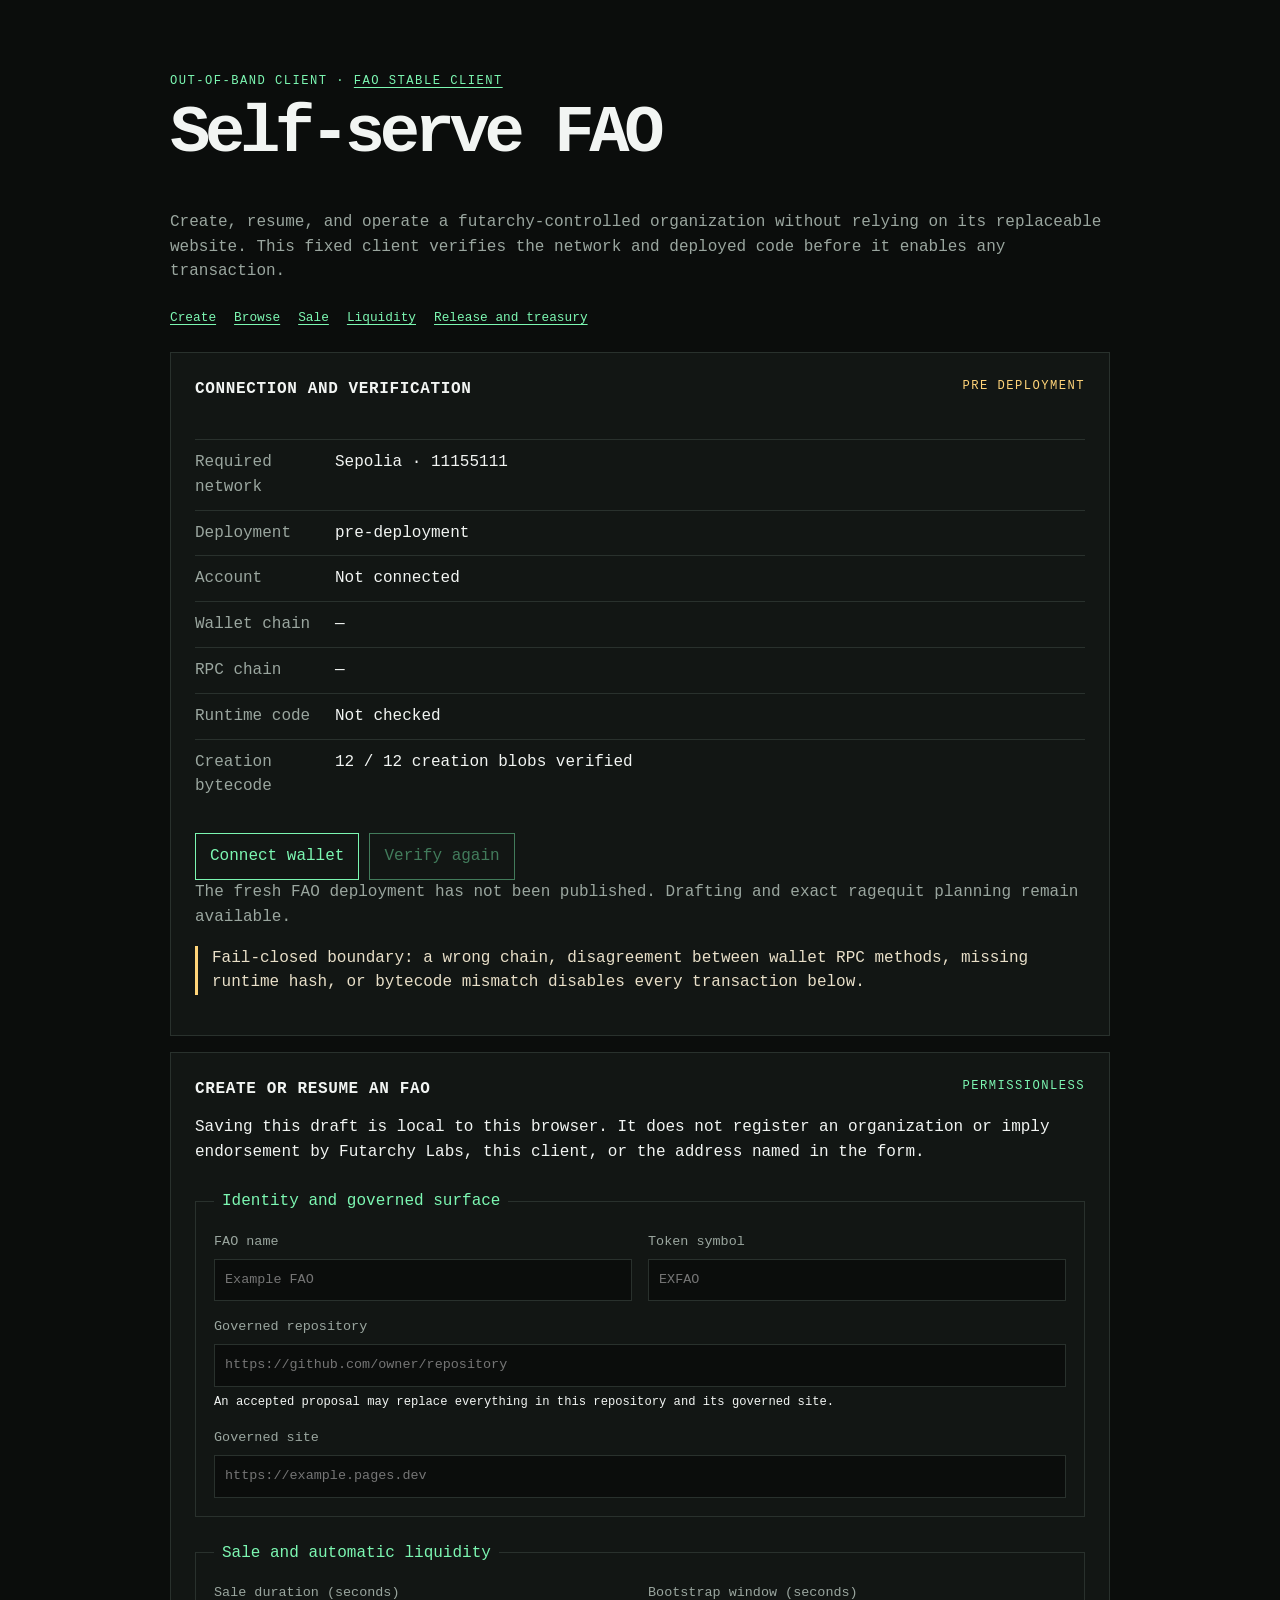
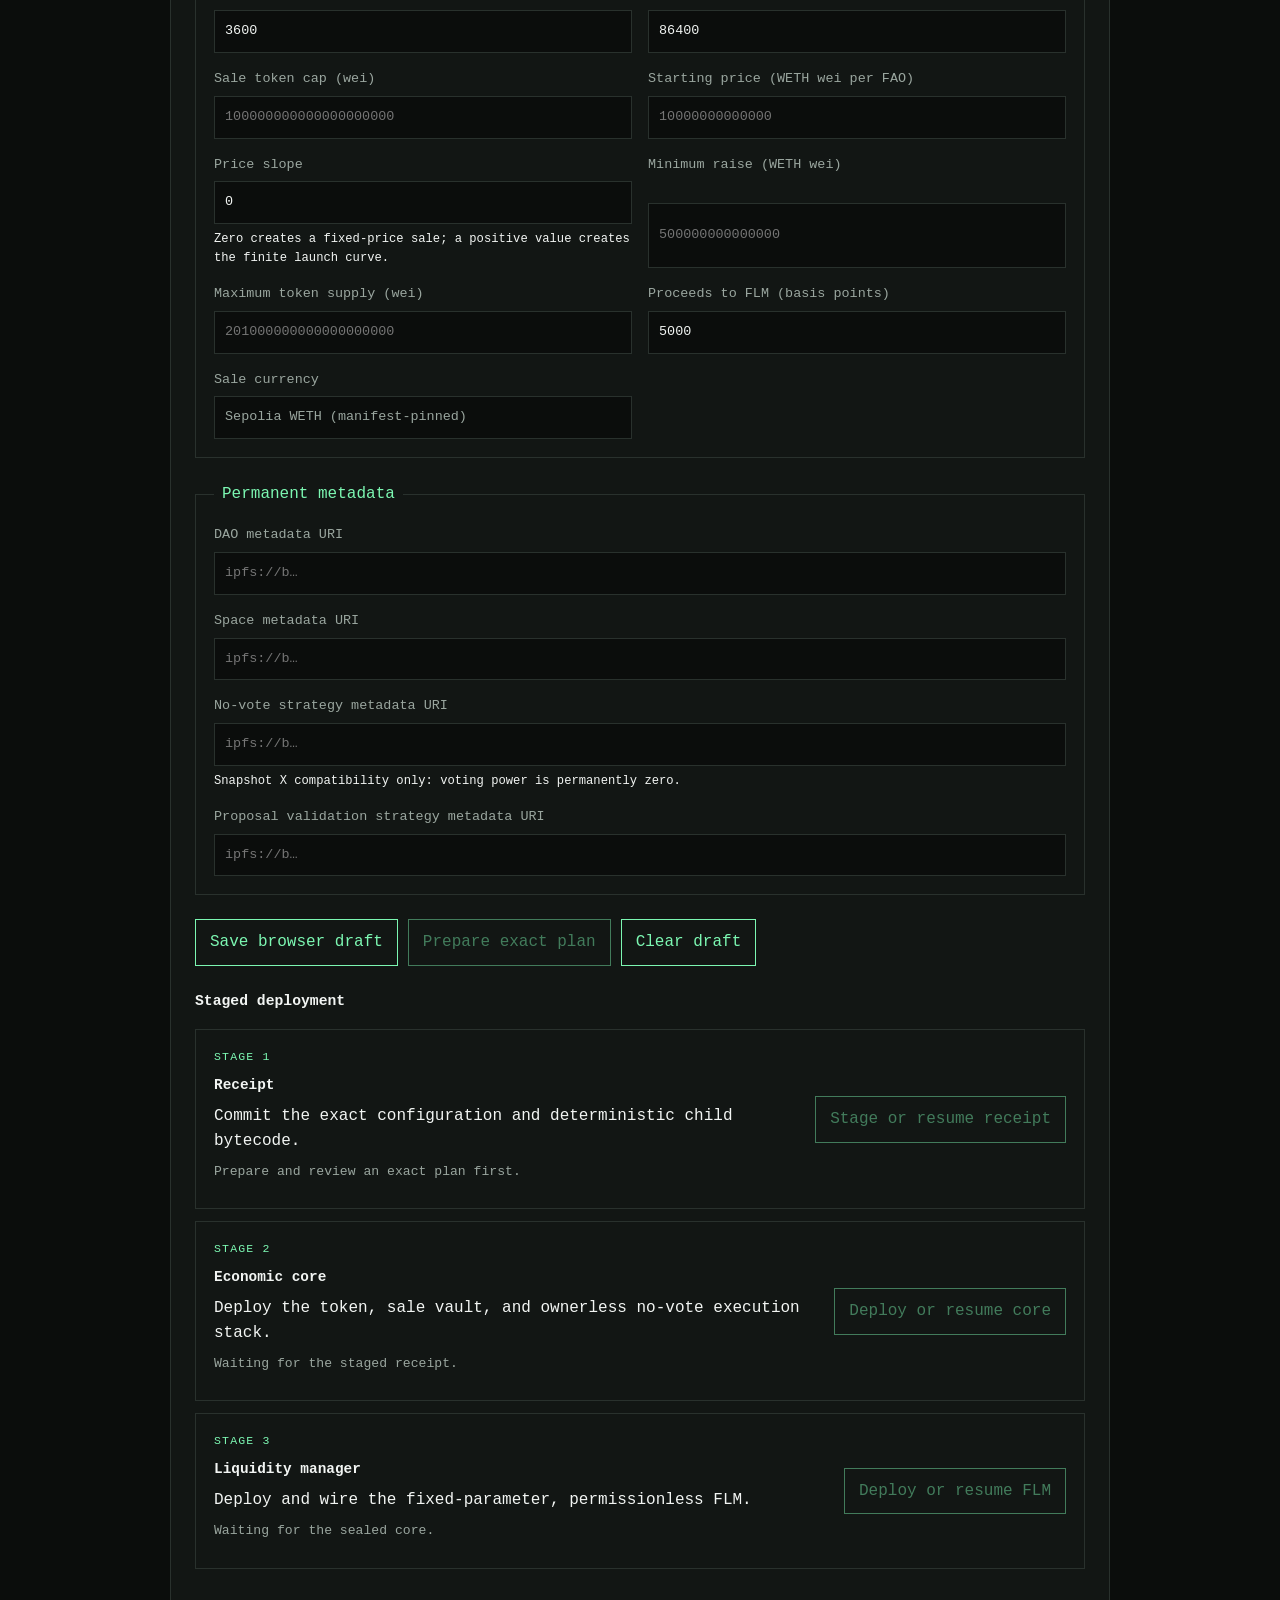
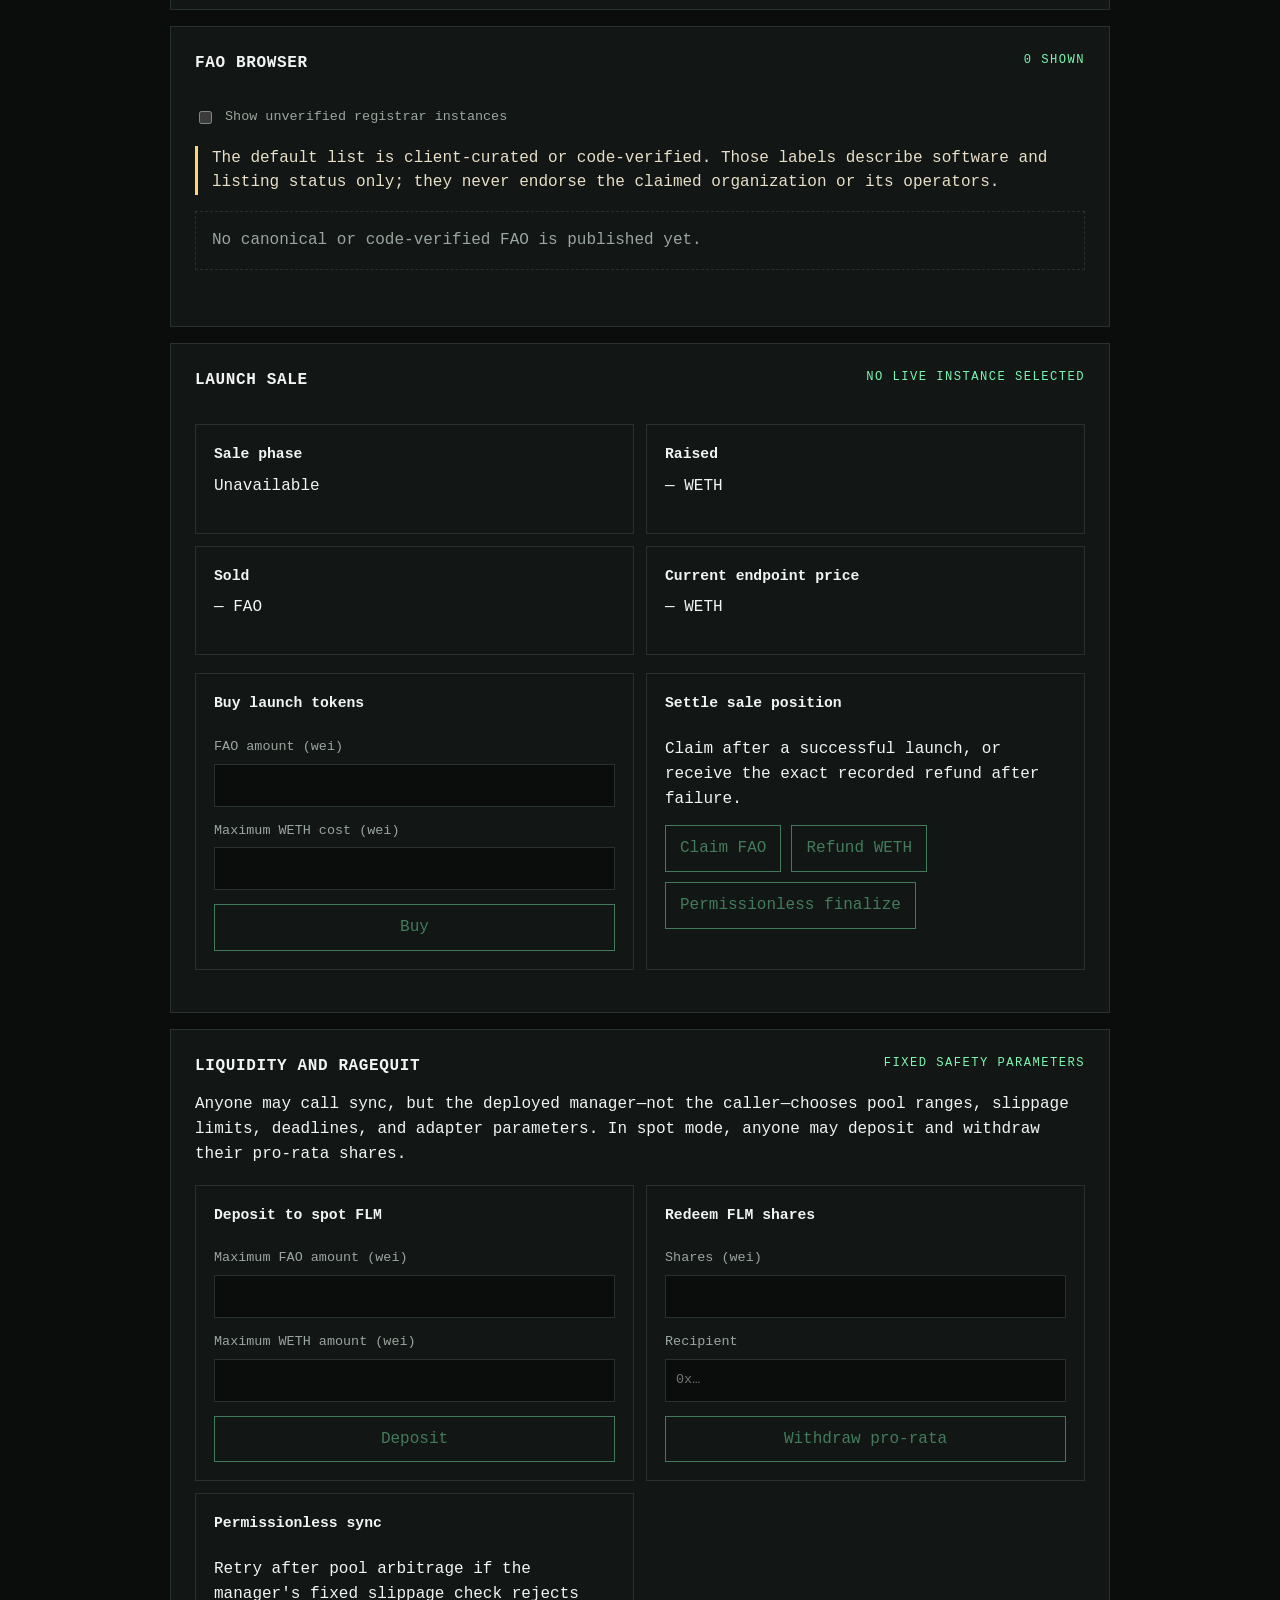
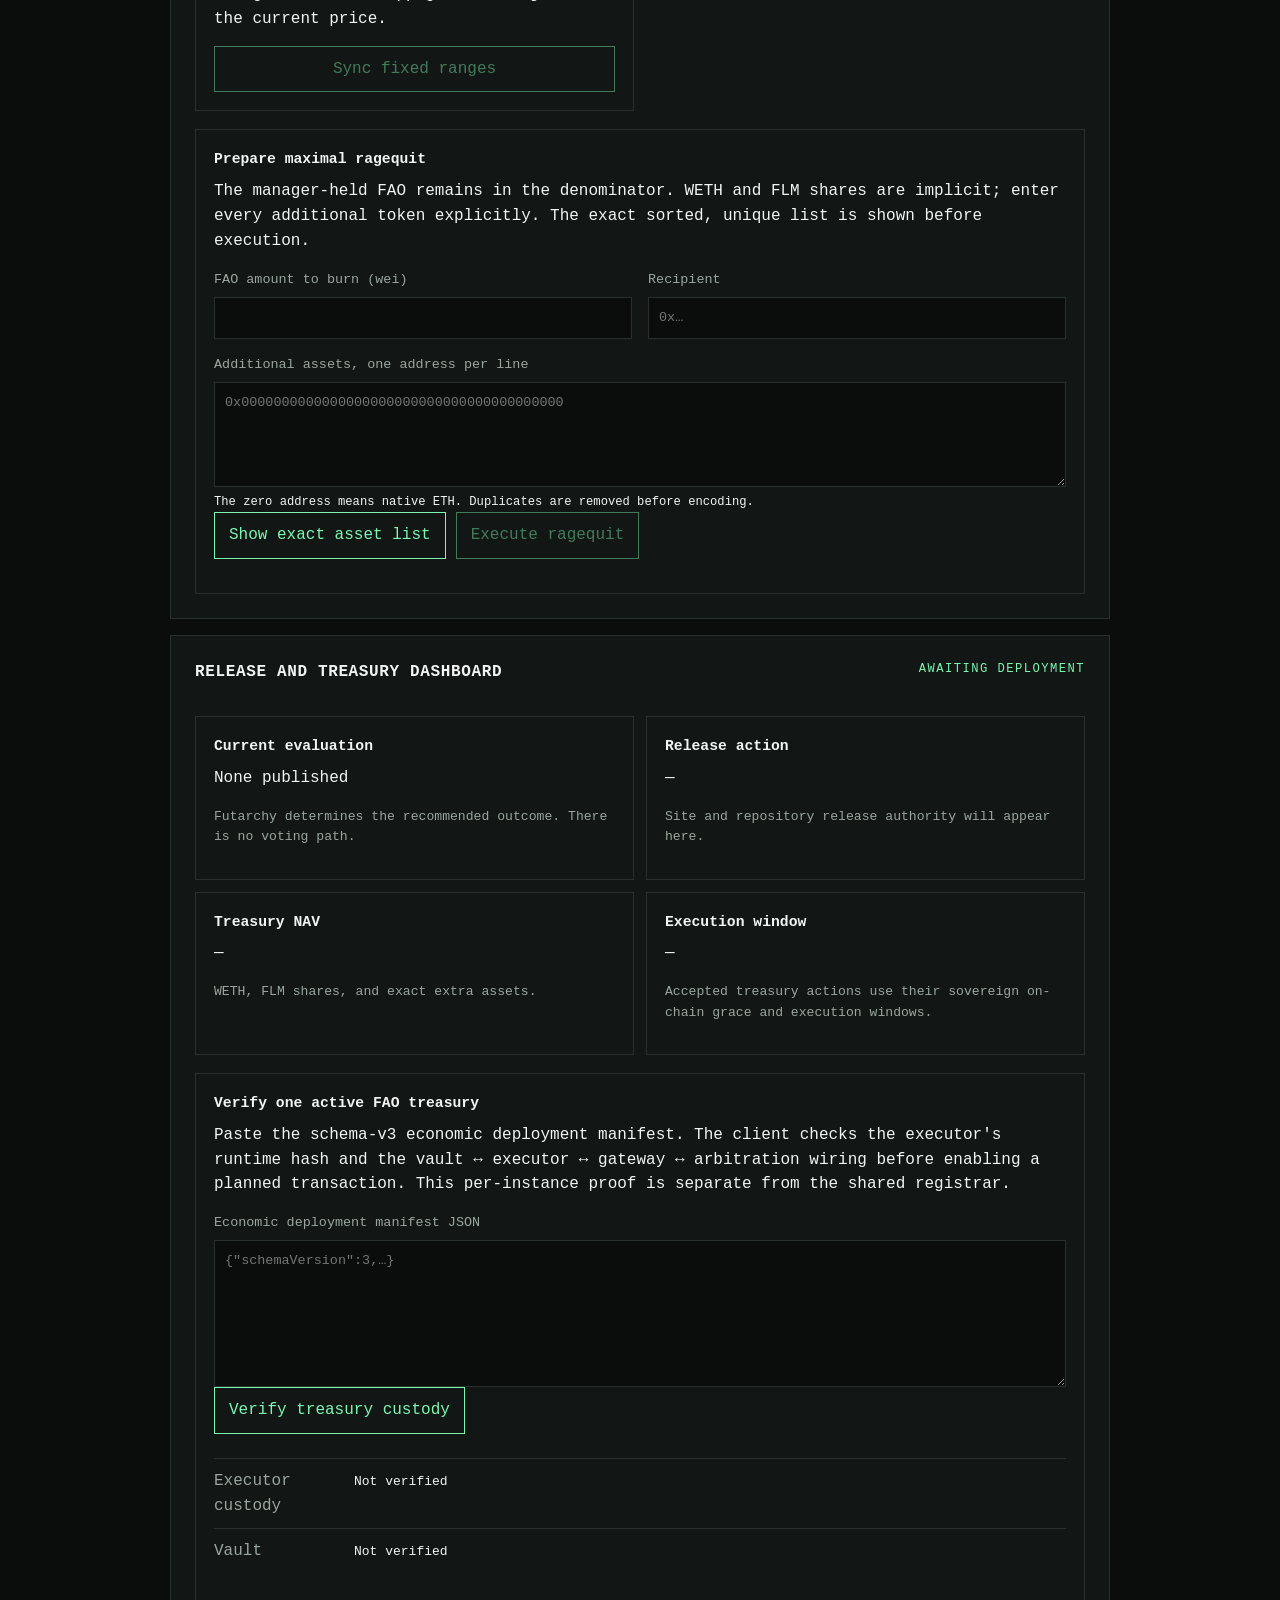
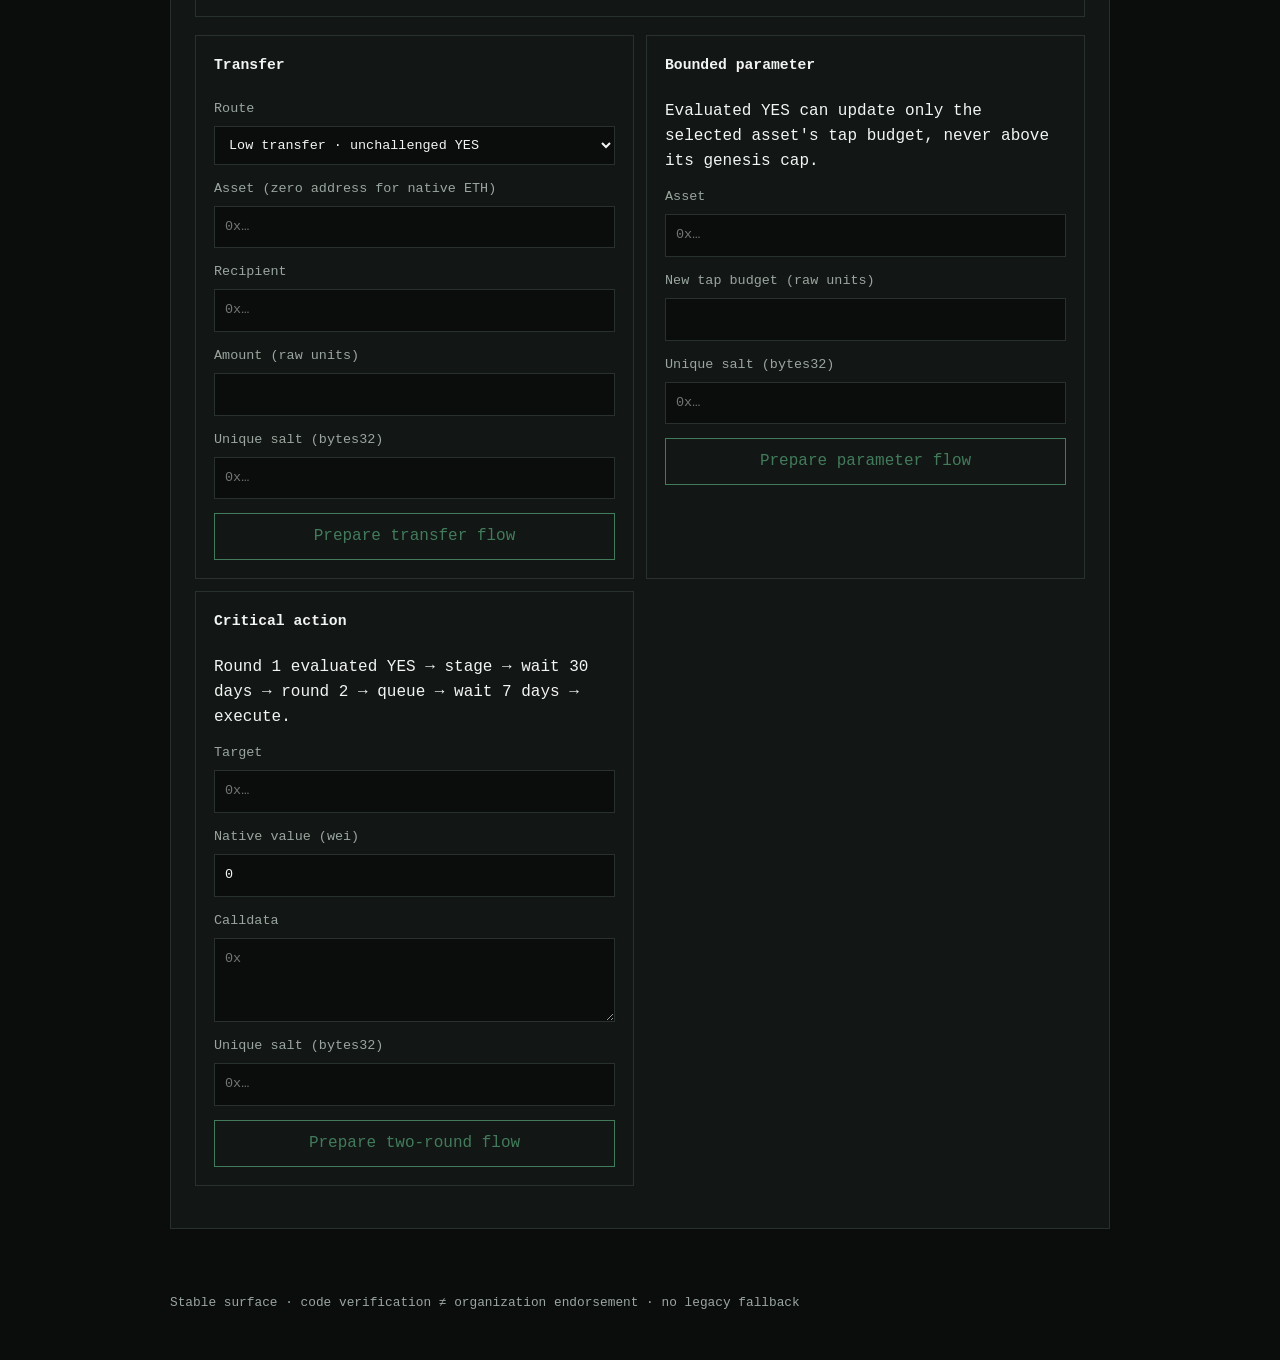
==== fao.html @ cc25b36b "Add typed treasury client flows" ====
<!doctype html>
<html lang="en">
  <head>
    <meta charset="utf-8">
    <meta name="viewport" content="width=device-width, initial-scale=1">
    <meta name="description" content="Fixed self-serve client for creating and operating Sepolia FAOs.">
    <title>Self-serve FAO · FAO stable client</title>
    <link rel="stylesheet" href="/styles.css">
    <script type="module" src="/fao-ui.js"></script>
  </head>
  <body>
    <main class="wide">
      <header class="compact-header">
        <p class="eyebrow">Out-of-band client · <a href="/">FAO stable client</a></p>
        <h1>Self-serve FAO</h1>
        <p class="lede">
          Create, resume, and operate a futarchy-controlled organization without relying on its
          replaceable website. This fixed client verifies the network and deployed code before it
          enables any transaction.
        </p>
        <nav class="page-nav" aria-label="FAO dashboard sections">
          <a href="#create">Create</a>
          <a href="#instances">Browse</a>
          <a href="#sale">Sale</a>
          <a href="#liquidity">Liquidity</a>
          <a href="#governance">Release and treasury</a>
        </nav>
      </header>

      <section aria-labelledby="connection-heading">
        <div class="section-heading">
          <h2 id="connection-heading">Connection and verification</h2>
          <span id="connection-badge" class="status">Loading manifest</span>
        </div>
        <dl>
          <div><dt>Required network</dt><dd>Sepolia · 11155111</dd></div>
          <div><dt>Deployment</dt><dd id="deployment-state">Loading</dd></div>
          <div><dt>Account</dt><dd id="wallet-account">Not connected</dd></div>
          <div><dt>Wallet chain</dt><dd id="wallet-chain">—</dd></div>
          <div><dt>RPC chain</dt><dd id="rpc-chain">—</dd></div>
          <div><dt>Runtime code</dt><dd id="code-state">Not checked</dd></div>
          <div><dt>Creation bytecode</dt><dd id="creation-code-state">Loading</dd></div>
        </dl>
        <div class="actions">
          <button id="connect" type="button">Connect wallet</button>
          <button id="refresh" type="button" disabled>Verify again</button>
        </div>
        <p id="connection-message" class="message" role="status" aria-live="polite">
          On-chain actions remain unavailable until the deployment manifest is published.
        </p>
        <p class="notice">
          Fail-closed boundary: a wrong chain, disagreement between wallet RPC methods, missing
          runtime hash, or bytecode mismatch disables every transaction below.
        </p>
      </section>

      <section id="create" aria-labelledby="create-heading">
        <div class="section-heading">
          <h2 id="create-heading">Create or resume an FAO</h2>
          <span class="status">Permissionless</span>
        </div>
        <p>
          Saving this draft is local to this browser. It does not register an organization or
          imply endorsement by Futarchy Labs, this client, or the address named in the form.
        </p>
        <form id="create-form">
          <fieldset>
            <legend>Identity and governed surface</legend>
            <div class="form-grid">
              <label>FAO name
                <input name="tokenName" autocomplete="organization" required maxlength="80" placeholder="Example FAO">
              </label>
              <label>Token symbol
                <input name="tokenSymbol" autocomplete="off" required maxlength="16" placeholder="EXFAO">
              </label>
              <label class="full">Governed repository
                <input name="governedRepository" type="url" inputmode="url" required placeholder="https://github.com/owner/repository">
                <span>An accepted proposal may replace everything in this repository and its governed site.</span>
              </label>
              <label class="full">Governed site
                <input name="governedSite" type="url" inputmode="url" required placeholder="https://example.pages.dev">
              </label>
            </div>
          </fieldset>

          <fieldset>
            <legend>Sale and automatic liquidity</legend>
            <div class="form-grid">
              <label>Sale duration (seconds)
                <input name="saleDuration" type="number" min="1" step="1" required value="3600">
              </label>
              <label>Bootstrap window (seconds)
                <input name="bootstrapDuration" type="number" min="1" step="1" required value="86400">
              </label>
              <label>Sale token cap (wei)
                <input name="saleCap" inputmode="numeric" pattern="[0-9]+" required placeholder="100000000000000000000">
              </label>
              <label>Starting price (WETH wei per FAO)
                <input name="initialPrice" inputmode="numeric" pattern="[0-9]+" required placeholder="10000000000000">
              </label>
              <label>Price slope
                <input name="slope" inputmode="numeric" pattern="[0-9]+" required value="0">
                <span>Zero creates a fixed-price sale; a positive value creates the finite launch curve.</span>
              </label>
              <label>Minimum raise (WETH wei)
                <input name="minimumRaise" inputmode="numeric" pattern="[0-9]+" required placeholder="500000000000000">
              </label>
              <label>Maximum token supply (wei)
                <input name="tokenMaxSupply" inputmode="numeric" pattern="[0-9]+" required placeholder="201000000000000000000">
              </label>
              <label>Proceeds to FLM (basis points)
                <input name="bootstrapBps" type="number" min="1" max="10000" step="1" required value="5000">
              </label>
              <label>Sale currency
                <input value="Sepolia WETH (manifest-pinned)" readonly aria-readonly="true">
              </label>
            </div>
          </fieldset>

          <fieldset>
            <legend>Permanent metadata</legend>
            <div class="form-grid">
              <label class="full">DAO metadata URI
                <input name="daoURI" required pattern="ipfs://b[a-z2-7]{58}" placeholder="ipfs://b…">
              </label>
              <label class="full">Space metadata URI
                <input name="metadataURI" required pattern="ipfs://b[a-z2-7]{58}" placeholder="ipfs://b…">
              </label>
              <label class="full">No-vote strategy metadata URI
                <input name="votingStrategyMetadataURI" required pattern="ipfs://b[a-z2-7]{58}" placeholder="ipfs://b…">
                <span>Snapshot X compatibility only: voting power is permanently zero.</span>
              </label>
              <label class="full">Proposal validation strategy metadata URI
                <input name="proposalValidationStrategyMetadataURI" required pattern="ipfs://b[a-z2-7]{58}" placeholder="ipfs://b…">
              </label>
            </div>
          </fieldset>

          <div class="actions">
            <button type="submit">Save browser draft</button>
            <button id="prepare-plan" type="button">Prepare exact plan</button>
            <button id="clear-draft" type="button">Clear draft</button>
          </div>
          <p id="draft-status" class="message" role="status" aria-live="polite"></p>
        </form>

        <div id="creation-plan" class="exact-assets" hidden>
          <h3>Exact deployment commitment</h3>
          <p>Review these values before the first wallet prompt. The saved plan is reused by every resumable stage.</p>
          <dl>
            <div><dt>Predicted receipt</dt><dd><code id="plan-receipt"></code></dd></div>
            <div><dt>Core configuration hash</dt><dd><code id="plan-core-hash"></code></dd></div>
            <div><dt>FLM configuration hash</dt><dd><code id="plan-flm-hash"></code></dd></div>
          </dl>
        </div>

        <h3>Staged deployment</h3>
        <ol class="stage-list" aria-label="FAO deployment stages">
          <li class="stage-card">
            <div>
              <p class="stage-number">Stage 1</p>
              <h4>Receipt</h4>
              <p>Commit the exact configuration and deterministic child bytecode.</p>
              <p class="details" id="receipt-detail">No staged receipt found.</p>
            </div>
            <button type="button" data-write data-stage="receipt" disabled>Stage or resume receipt</button>
          </li>
          <li class="stage-card">
            <div>
              <p class="stage-number">Stage 2</p>
              <h4>Economic core</h4>
              <p>Deploy the token, sale vault, and ownerless no-vote execution stack.</p>
              <p class="details" id="core-detail">Waiting for a verified receipt.</p>
            </div>
            <button type="button" data-write data-stage="core" disabled>Deploy or resume core</button>
          </li>
          <li class="stage-card">
            <div>
              <p class="stage-number">Stage 3</p>
              <h4>Liquidity manager</h4>
              <p>Deploy and wire the fixed-parameter, permissionless FLM.</p>
              <p class="details" id="flm-detail">Waiting for a verified core.</p>
            </div>
            <button type="button" data-write data-stage="flm" disabled>Deploy or resume FLM</button>
          </li>
        </ol>
        <p id="stage-status" class="message" role="status" aria-live="polite"></p>
      </section>

      <section id="instances" aria-labelledby="instances-heading">
        <div class="section-heading">
          <h2 id="instances-heading">FAO browser</h2>
          <span id="instance-count" class="status">0 shown</span>
        </div>
        <label class="inline filter-toggle">
          <input id="show-unverified" type="checkbox">
          Show unverified registrar instances
        </label>
        <p class="notice">
          The default list is client-curated or code-verified. Those labels describe software and
          listing status only; they never endorse the claimed organization or its operators.
        </p>
        <p id="instances-empty" class="empty-state">No canonical or code-verified FAO is published yet.</p>
        <ul id="instances-list" class="instance-list" hidden></ul>
      </section>

      <section id="sale" aria-labelledby="sale-heading">
        <div class="section-heading">
          <h2 id="sale-heading">Launch sale</h2>
          <span class="status">No live instance selected</span>
        </div>
        <div class="dashboard-grid">
          <article class="metric-card"><h3>Sale phase</h3><p id="sale-phase">Unavailable</p></article>
          <article class="metric-card"><h3>Raised</h3><p id="sale-raised">— WETH</p></article>
          <article class="metric-card"><h3>Sold</h3><p id="sale-sold">— FAO</p></article>
          <article class="metric-card"><h3>Current endpoint price</h3><p id="sale-price">— WETH</p></article>
        </div>
        <div class="action-grid">
          <form id="buy-form" class="action-card">
            <h3>Buy launch tokens</h3>
            <label>FAO amount (wei)
              <input name="amount" inputmode="numeric" pattern="[0-9]+" required>
            </label>
            <label>Maximum WETH cost (wei)
              <input name="maximumCost" inputmode="numeric" pattern="[0-9]+" required>
            </label>
            <button type="submit" data-write disabled>Buy</button>
          </form>
          <div class="action-card">
            <h3>Settle sale position</h3>
            <p>Claim after a successful launch, or receive the exact recorded refund after failure.</p>
            <div class="actions">
              <button type="button" data-write data-action="claim" disabled>Claim FAO</button>
              <button type="button" data-write data-action="refund" disabled>Refund WETH</button>
              <button type="button" data-write data-action="finalize" disabled>Permissionless finalize</button>
            </div>
          </div>
        </div>
        <p id="sale-status" class="message" role="status" aria-live="polite"></p>
      </section>

      <section id="liquidity" aria-labelledby="liquidity-heading">
        <div class="section-heading">
          <h2 id="liquidity-heading">Liquidity and ragequit</h2>
          <span class="status">Fixed safety parameters</span>
        </div>
        <p>
          Anyone may call sync, but the deployed manager—not the caller—chooses pool ranges,
          slippage limits, deadlines, and adapter parameters. In spot mode, anyone may deposit and
          withdraw their pro-rata shares.
        </p>
        <div class="action-grid">
          <form id="deposit-form" class="action-card">
            <h3>Deposit to spot FLM</h3>
            <label>Maximum FAO amount (wei)
              <input name="companyAmount" inputmode="numeric" pattern="[0-9]+" required>
            </label>
            <label>Maximum WETH amount (wei)
              <input name="collateralAmount" inputmode="numeric" pattern="[0-9]+" required>
            </label>
            <button type="submit" data-write disabled>Deposit</button>
          </form>
          <form id="redeem-form" class="action-card">
            <h3>Redeem FLM shares</h3>
            <label>Shares (wei)
              <input name="shares" inputmode="numeric" pattern="[0-9]+" required>
            </label>
            <label>Recipient
              <input name="recipient" autocomplete="off" required placeholder="0x…">
            </label>
            <button type="submit" data-write disabled>Withdraw pro-rata</button>
          </form>
          <div class="action-card">
            <h3>Permissionless sync</h3>
            <p>Retry after pool arbitrage if the manager's fixed slippage check rejects the current price.</p>
            <button type="button" data-write data-action="sync" disabled>Sync fixed ranges</button>
          </div>
        </div>

        <form id="ragequit-form" class="ragequit-card">
          <h3>Prepare maximal ragequit</h3>
          <p>
            The manager-held FAO remains in the denominator. WETH and FLM shares are implicit;
            enter every additional token explicitly. The exact sorted, unique list is shown before
            execution.
          </p>
          <div class="form-grid">
            <label>FAO amount to burn (wei)
              <input name="amount" inputmode="numeric" pattern="[0-9]+" required>
            </label>
            <label>Recipient
              <input name="recipient" autocomplete="off" required placeholder="0x…">
            </label>
            <label class="full">Additional assets, one address per line
              <textarea name="extras" rows="4" spellcheck="false" placeholder="0x0000000000000000000000000000000000000000"></textarea>
              <span>The zero address means native ETH. Duplicates are removed before encoding.</span>
            </label>
          </div>
          <div class="actions">
            <button type="submit">Show exact asset list</button>
            <button id="execute-ragequit" type="button" data-write disabled>Execute ragequit</button>
          </div>
          <div id="ragequit-plan" class="exact-assets" hidden>
            <h4>Exact additional assets</h4>
            <p id="ragequit-empty" class="empty-state">No additional assets. WETH and FLM shares remain implicit.</p>
            <ol id="ragequit-assets"></ol>
            <details class="details">
              <summary>Exact transaction calldata</summary>
              <code id="ragequit-calldata"></code>
            </details>
          </div>
          <p id="liquidity-status" class="message" role="status" aria-live="polite"></p>
        </form>
      </section>

      <section id="governance" aria-labelledby="governance-heading">
        <div class="section-heading">
          <h2 id="governance-heading">Release and treasury dashboard</h2>
          <span class="status">Awaiting deployment</span>
        </div>
        <div class="dashboard-grid">
          <article class="metric-card">
            <h3>Current evaluation</h3>
            <p>None published</p>
            <p class="details">Futarchy determines the recommended outcome. There is no voting path.</p>
          </article>
          <article class="metric-card">
            <h3>Release action</h3>
            <p>—</p>
            <p class="details">Site and repository release authority will appear here.</p>
          </article>
          <article class="metric-card">
            <h3>Treasury NAV</h3>
            <p>—</p>
            <p class="details">WETH, FLM shares, and exact extra assets.</p>
          </article>
          <article class="metric-card">
            <h3>Execution window</h3>
            <p>—</p>
            <p class="details">Accepted treasury actions use their sovereign on-chain grace and execution windows.</p>
          </article>
        </div>

        <form id="treasury-manifest-form" class="ragequit-card">
          <h3>Verify one active FAO treasury</h3>
          <p>
            Paste the schema-v3 economic deployment manifest. The client checks the executor's
            runtime hash and the vault ↔ executor ↔ gateway ↔ arbitration wiring before enabling a
            planned transaction. This per-instance proof is separate from the shared registrar.
          </p>
          <label class="full">Economic deployment manifest JSON
            <textarea name="manifest" rows="6" spellcheck="false" required placeholder="{&quot;schemaVersion&quot;:3,…}"></textarea>
          </label>
          <button type="submit">Verify treasury custody</button>
          <dl>
            <div><dt>Executor custody</dt><dd><code id="treasury-executor">Not verified</code></dd></div>
            <div><dt>Vault</dt><dd><code id="treasury-vault">Not verified</code></dd></div>
          </dl>
          <p id="treasury-status" class="message" role="status" aria-live="polite"></p>
        </form>

        <div class="action-grid">
          <form id="treasury-transfer-form" class="action-card">
            <h3>Transfer</h3>
            <label>Route
              <select name="route">
                <option value="timeout">Low transfer · unchallenged YES</option>
                <option value="evaluated">Evaluated YES</option>
              </select>
            </label>
            <label>Asset (zero address for native ETH)
              <input name="asset" autocomplete="off" required placeholder="0x…">
            </label>
            <label>Recipient
              <input name="recipient" autocomplete="off" required placeholder="0x…">
            </label>
            <label>Amount (raw units)
              <input name="amount" inputmode="numeric" pattern="[0-9]+" required>
            </label>
            <label>Unique salt (bytes32)
              <input name="salt" autocomplete="off" required placeholder="0x…">
            </label>
            <button type="submit">Prepare transfer flow</button>
          </form>

          <form id="treasury-param-form" class="action-card">
            <h3>Bounded parameter</h3>
            <p>Evaluated YES can update only the selected asset's tap budget, never above its genesis cap.</p>
            <label>Asset
              <input name="asset" autocomplete="off" required placeholder="0x…">
            </label>
            <label>New tap budget (raw units)
              <input name="value" inputmode="numeric" pattern="[0-9]+" required>
            </label>
            <label>Unique salt (bytes32)
              <input name="salt" autocomplete="off" required placeholder="0x…">
            </label>
            <button type="submit">Prepare parameter flow</button>
          </form>

          <form id="treasury-critical-form" class="action-card">
            <h3>Critical action</h3>
            <p>Round 1 evaluated YES → stage → wait 30 days → round 2 → queue → wait 7 days → execute.</p>
            <label>Target
              <input name="target" autocomplete="off" required placeholder="0x…">
            </label>
            <label>Native value (wei)
              <input name="value" inputmode="numeric" pattern="[0-9]+" required value="0">
            </label>
            <label>Calldata
              <textarea name="data" rows="3" spellcheck="false" required placeholder="0x"></textarea>
            </label>
            <label>Unique salt (bytes32)
              <input name="salt" autocomplete="off" required placeholder="0x…">
            </label>
            <button type="submit">Prepare two-round flow</button>
          </form>
        </div>

        <div id="treasury-plan" class="exact-assets" hidden>
          <h3>Exact treasury transaction flow</h3>
          <p id="treasury-acceptance"></p>
          <p>Assets stay in the verified executor; callers submit policy-bound actions to the gateway and vault.</p>
          <ol id="treasury-steps" class="stage-list"></ol>
        </div>
      </section>
    </main>
    <footer class="wide">Stable surface · code verification ≠ organization endorsement · no legacy fallback</footer>
  </body>
</html>
---- styles.css ----
:root {
  color-scheme: dark;
  --bg: #0b0d0c;
  --panel: #121614;
  --line: #29312d;
  --text: #f2f5f3;
  --muted: #9aa69f;
  --accent: #7cf7b2;
  font-family: ui-monospace, SFMono-Regular, Menlo, Monaco, Consolas, monospace;
}
* { box-sizing: border-box; }

body {
  margin: 0;
  background: var(--bg);
  color: var(--text);
  line-height: 1.55;
}

main, footer {
  width: min(760px, calc(100% - 32px));
  margin-inline: auto;
}

main { padding: 72px 0 32px; }
header { margin-bottom: 48px; }

h1, h2, p { margin-top: 0; }
h1 { max-width: 12ch; font-size: clamp(2.4rem, 9vw, 5.2rem); line-height: .92; letter-spacing: -.08em; }
h2 { font-size: 1rem; letter-spacing: .04em; text-transform: uppercase; }
h3 { margin: 24px 0 8px; font-size: .92rem; }
h4 { margin: 0 0 8px; font-size: .9rem; }

.eyebrow, .status { color: var(--accent); text-transform: uppercase; letter-spacing: .12em; font-size: .76rem; }
.lede, .message, footer { color: var(--muted); }

section {
  padding: 24px;
  margin-bottom: 16px;
  border: 1px solid var(--line);
  background: var(--panel);
}

.section-heading { display: flex; justify-content: space-between; gap: 16px; }
dl { margin: 24px 0; }
dl div { display: grid; grid-template-columns: 140px 1fr; padding: 10px 0; border-top: 1px solid var(--line); }
dt { color: var(--muted); }
dd { margin: 0; overflow-wrap: anywhere; }

button {
  border: 1px solid var(--accent);
  background: transparent;
  color: var(--accent);
  padding: 10px 14px;
  font: inherit;
  cursor: pointer;
}
button:hover, button:focus-visible { background: var(--accent); color: var(--bg); }
button:disabled { cursor: not-allowed; opacity: .45; }
button:disabled:hover { background: transparent; color: var(--accent); }

a { color: var(--accent); text-underline-offset: 3px; }
.contracts { padding: 0; list-style: none; }
.contracts li { display: grid; gap: 4px; padding: 12px 0; border-top: 1px solid var(--line); }
.contracts code { color: var(--muted); overflow-wrap: anywhere; }
footer { padding: 16px 0 48px; font-size: .8rem; }

.wide { width: min(940px, calc(100% - 32px)); }
.compact-header { margin-bottom: 24px; }
.compact-header h1 { max-width: none; font-size: clamp(2.2rem, 7vw, 4.2rem); }
.actions { display: flex; flex-wrap: wrap; gap: 10px; align-items: center; }
.notice { border-left: 3px solid #ffd479; padding-left: 14px; color: #e8dfc8; }
.verified { color: var(--accent); }
.unverified { color: #ffd479; }
.error { color: #ff9c9c; }
.form-grid { display: grid; grid-template-columns: repeat(2, minmax(0, 1fr)); gap: 16px; }
.form-grid .full { grid-column: 1 / -1; }
fieldset { margin: 24px 0; padding: 18px; border: 1px solid var(--line); }
legend { padding: 0 8px; color: var(--accent); }
label { display: grid; gap: 6px; color: var(--muted); font-size: .84rem; }
label span { color: var(--text); font-size: .76rem; }
label.inline { display: flex; align-items: center; gap: 10px; }
input, select {
  width: 100%;
  min-width: 0;
  border: 1px solid var(--line);
  border-radius: 0;
  background: var(--bg);
  color: var(--text);
  padding: 10px;
  font: inherit;
}
textarea {
  width: 100%;
  min-width: 0;
  resize: vertical;
  border: 1px solid var(--line);
  border-radius: 0;
  background: var(--bg);
  color: var(--text);
  padding: 10px;
  font: inherit;
}
input:focus-visible, select:focus-visible { border-color: var(--accent); outline: 1px solid var(--accent); }
textarea:focus-visible { border-color: var(--accent); outline: 1px solid var(--accent); }
input[type="checkbox"] { width: auto; }
input[readonly] { color: var(--muted); }
fieldset:disabled { opacity: .55; }
.details { font-size: .82rem; color: var(--muted); overflow-wrap: anywhere; }
.details summary { cursor: pointer; color: var(--accent); }
.bundle-result { margin-top: 18px; padding: 14px; border: 1px solid #6b5931; }
.bundle-result ul { padding-left: 18px; }
.vault-grid { display: grid; grid-template-columns: 1fr 1fr; gap: 16px; }
.vault-action { padding: 16px; border: 1px solid var(--line); }
.transaction { overflow-wrap: anywhere; }

.page-nav { display: flex; flex-wrap: wrap; gap: 8px 18px; margin-top: 24px; }
.page-nav a { font-size: .8rem; }
.filter-toggle { margin: 18px 0; }
.stage-list { display: grid; gap: 12px; padding: 0; list-style: none; }
.stage-card {
  display: grid;
  grid-template-columns: minmax(0, 1fr) auto;
  gap: 20px;
  align-items: center;
  padding: 18px;
  border: 1px solid var(--line);
}
.stage-card p { margin-bottom: 8px; }
.stage-number { color: var(--accent); font-size: .72rem; letter-spacing: .1em; text-transform: uppercase; }
.empty-state { padding: 16px; border: 1px dashed var(--line); color: var(--muted); }
.instance-list { display: grid; gap: 12px; padding: 0; list-style: none; }
.instance-list li { padding: 18px; border: 1px solid var(--line); overflow-wrap: anywhere; }
.instance-list h3 { margin-top: 0; }
.dashboard-grid, .action-grid {
  display: grid;
  grid-template-columns: repeat(2, minmax(0, 1fr));
  gap: 12px;
  margin: 18px 0;
}
.metric-card, .action-card, .ragequit-card { padding: 18px; border: 1px solid var(--line); }
.metric-card h3, .action-card h3, .ragequit-card h3 { margin-top: 0; }
.action-card { display: grid; align-content: start; gap: 14px; }
.action-card p { margin-bottom: 0; }
.ragequit-card { margin-top: 12px; }
.exact-assets { margin-top: 18px; padding: 16px; border: 1px solid var(--accent); }
.exact-assets ol { padding-left: 28px; overflow-wrap: anywhere; }
.exact-assets code { display: block; overflow-wrap: anywhere; }

@media (max-width: 520px) {
  main { padding-top: 40px; }
  section { padding: 18px; }
  dl div { grid-template-columns: 1fr; gap: 3px; }
  .form-grid, .vault-grid { grid-template-columns: 1fr; }
  .dashboard-grid, .action-grid { grid-template-columns: 1fr; }
  .stage-card { grid-template-columns: 1fr; }
  .stage-card button { width: 100%; }
  .form-grid .full { grid-column: auto; }
}
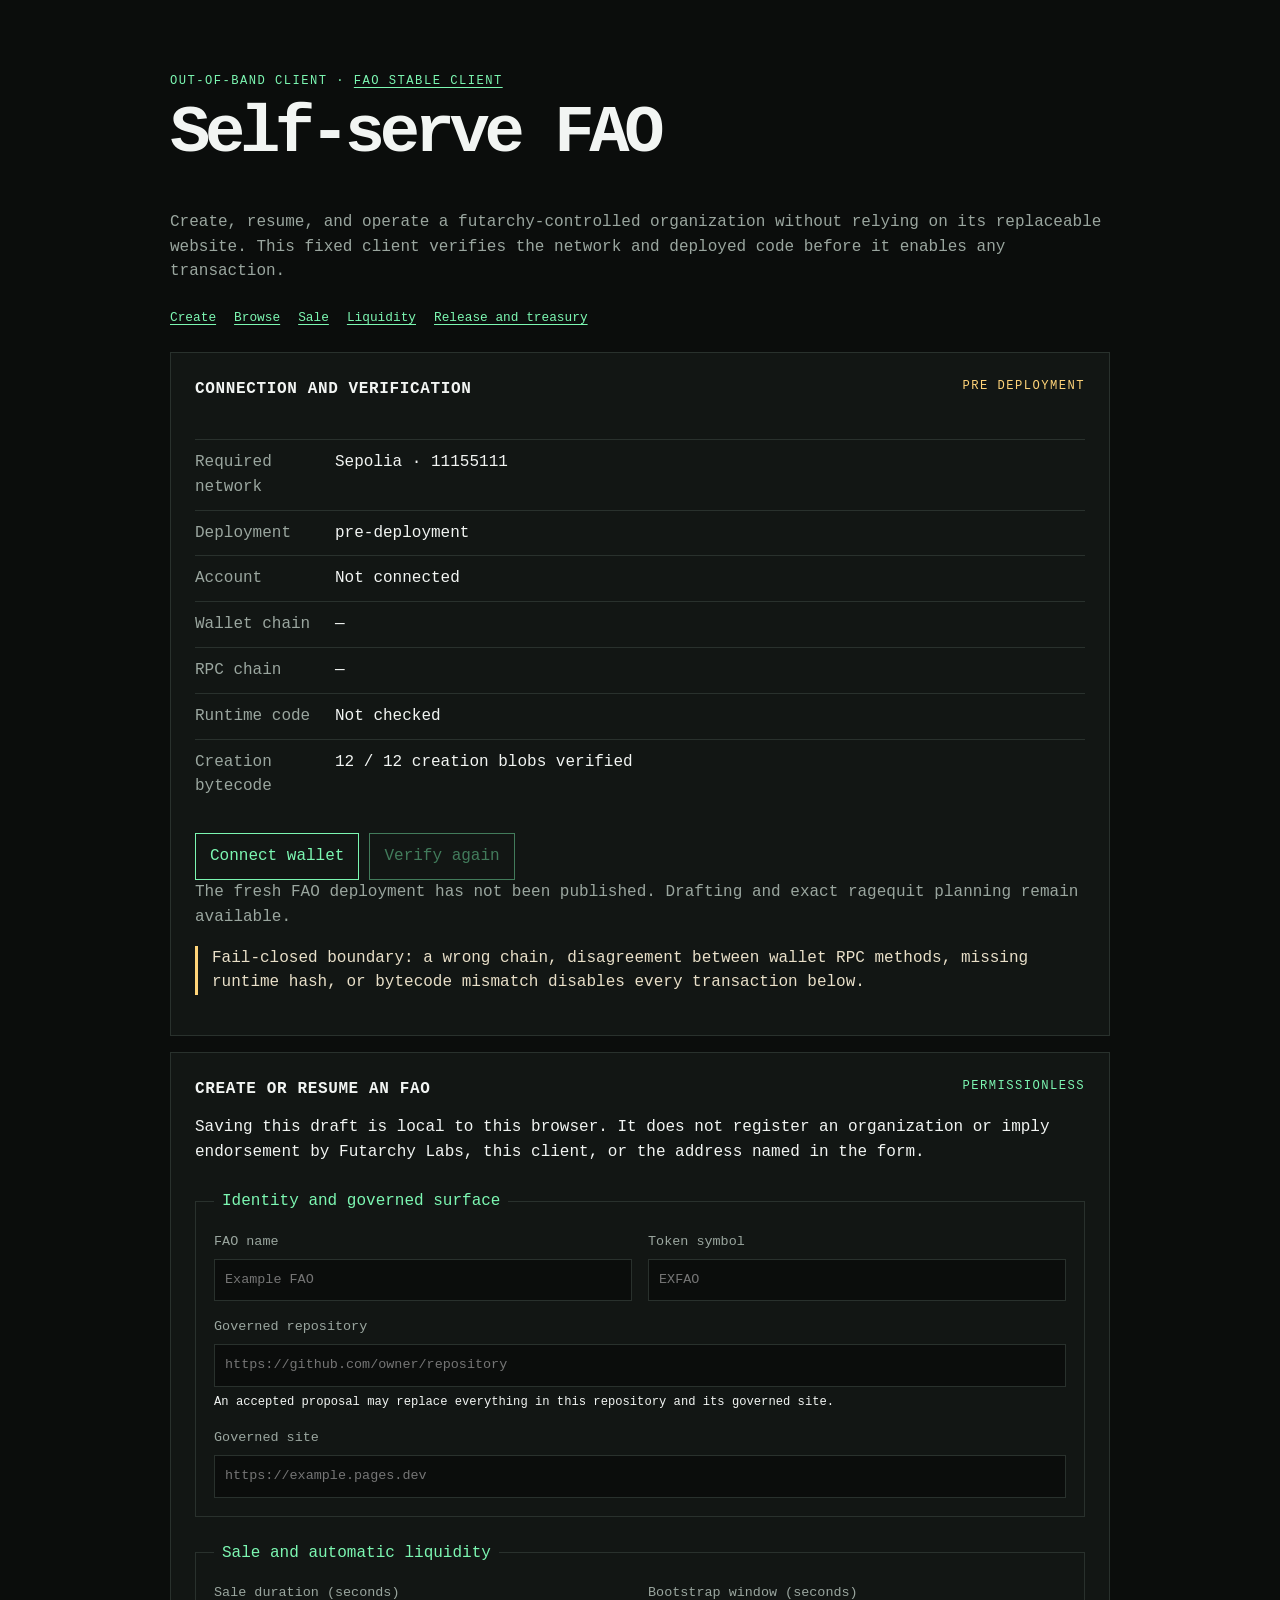
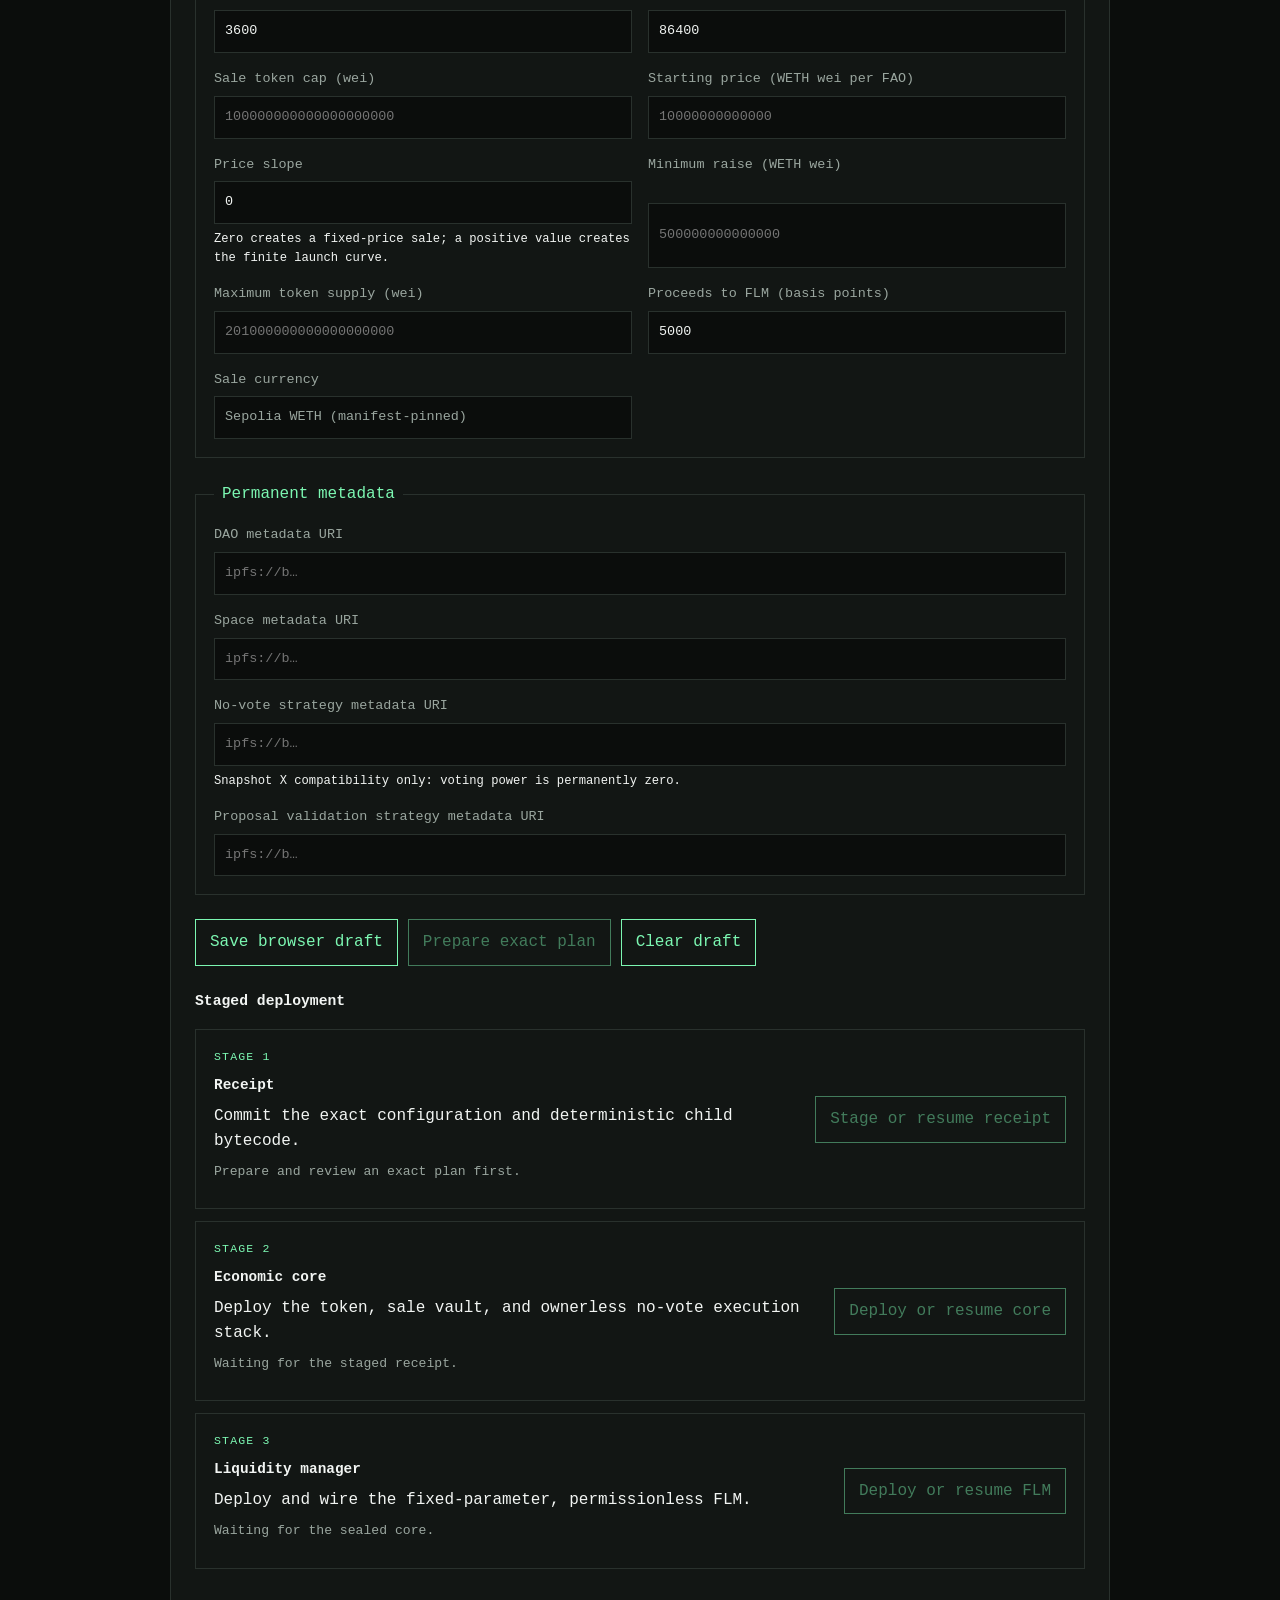
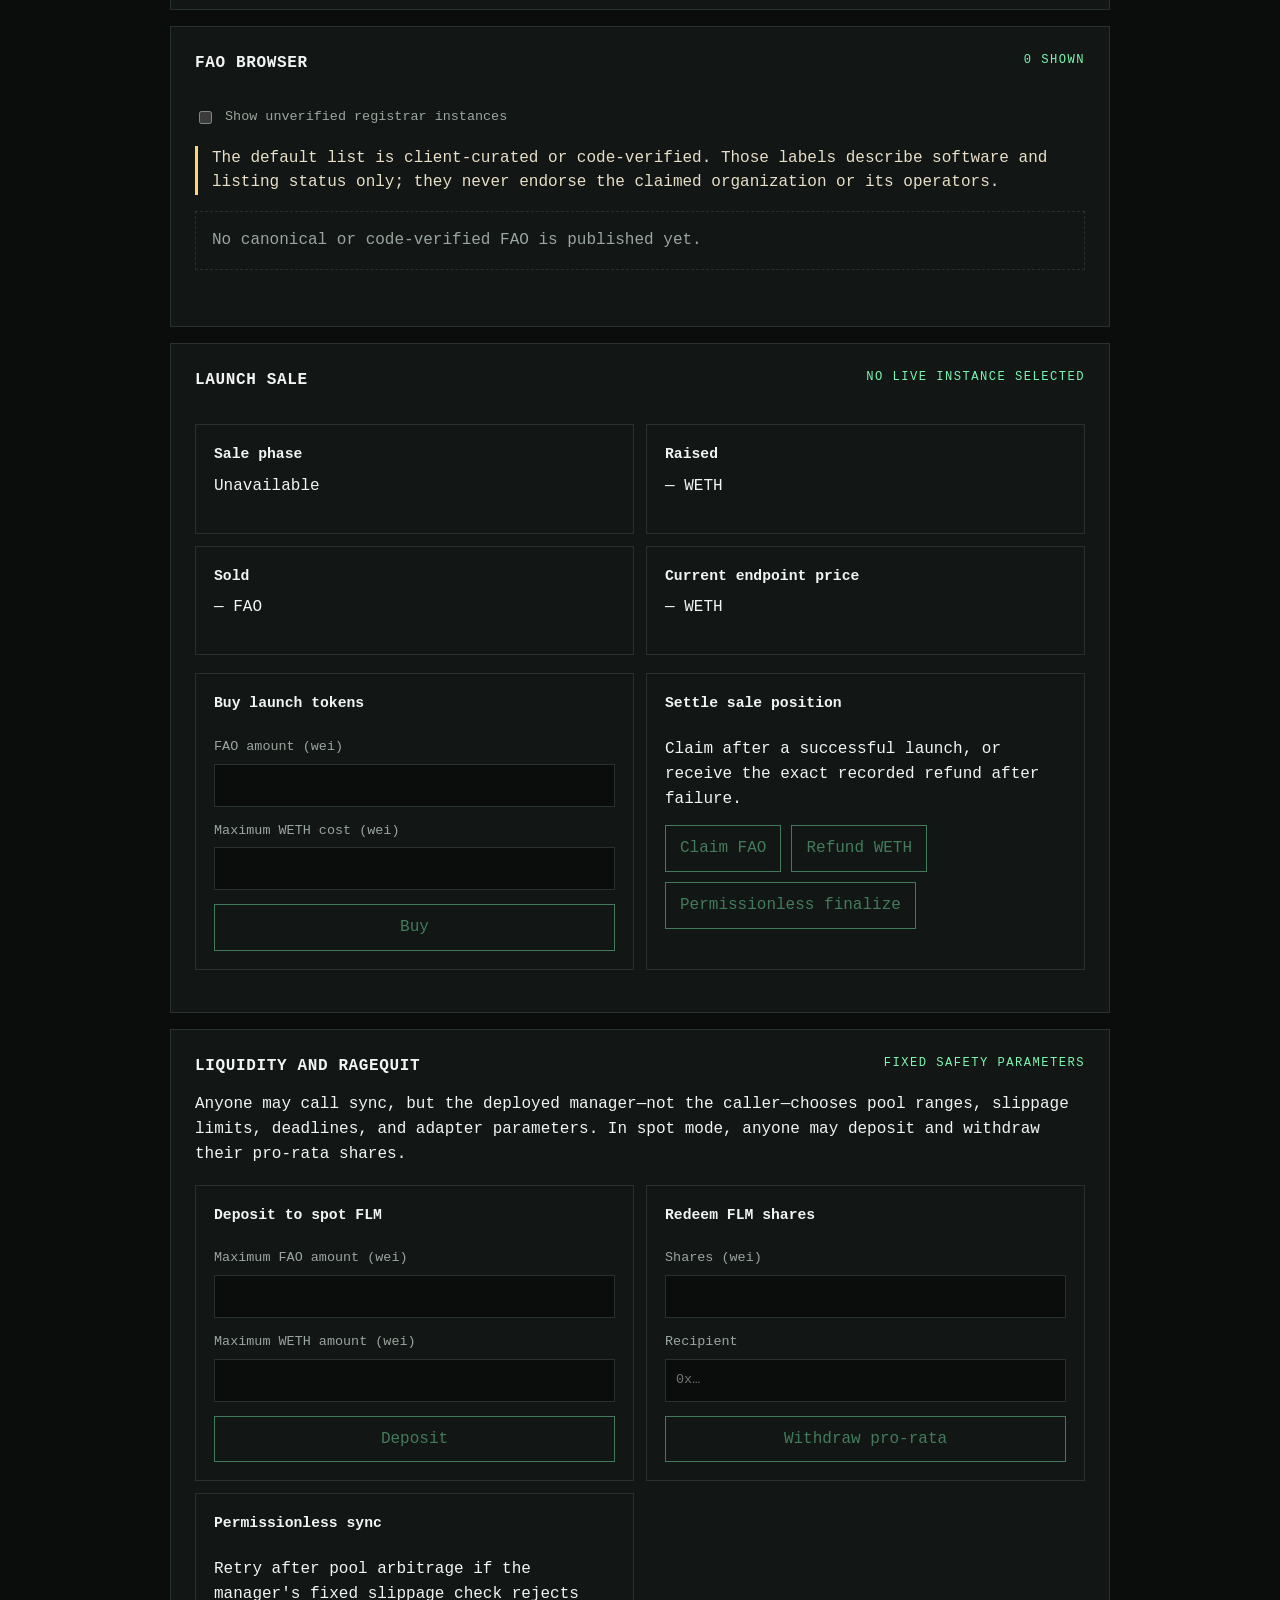
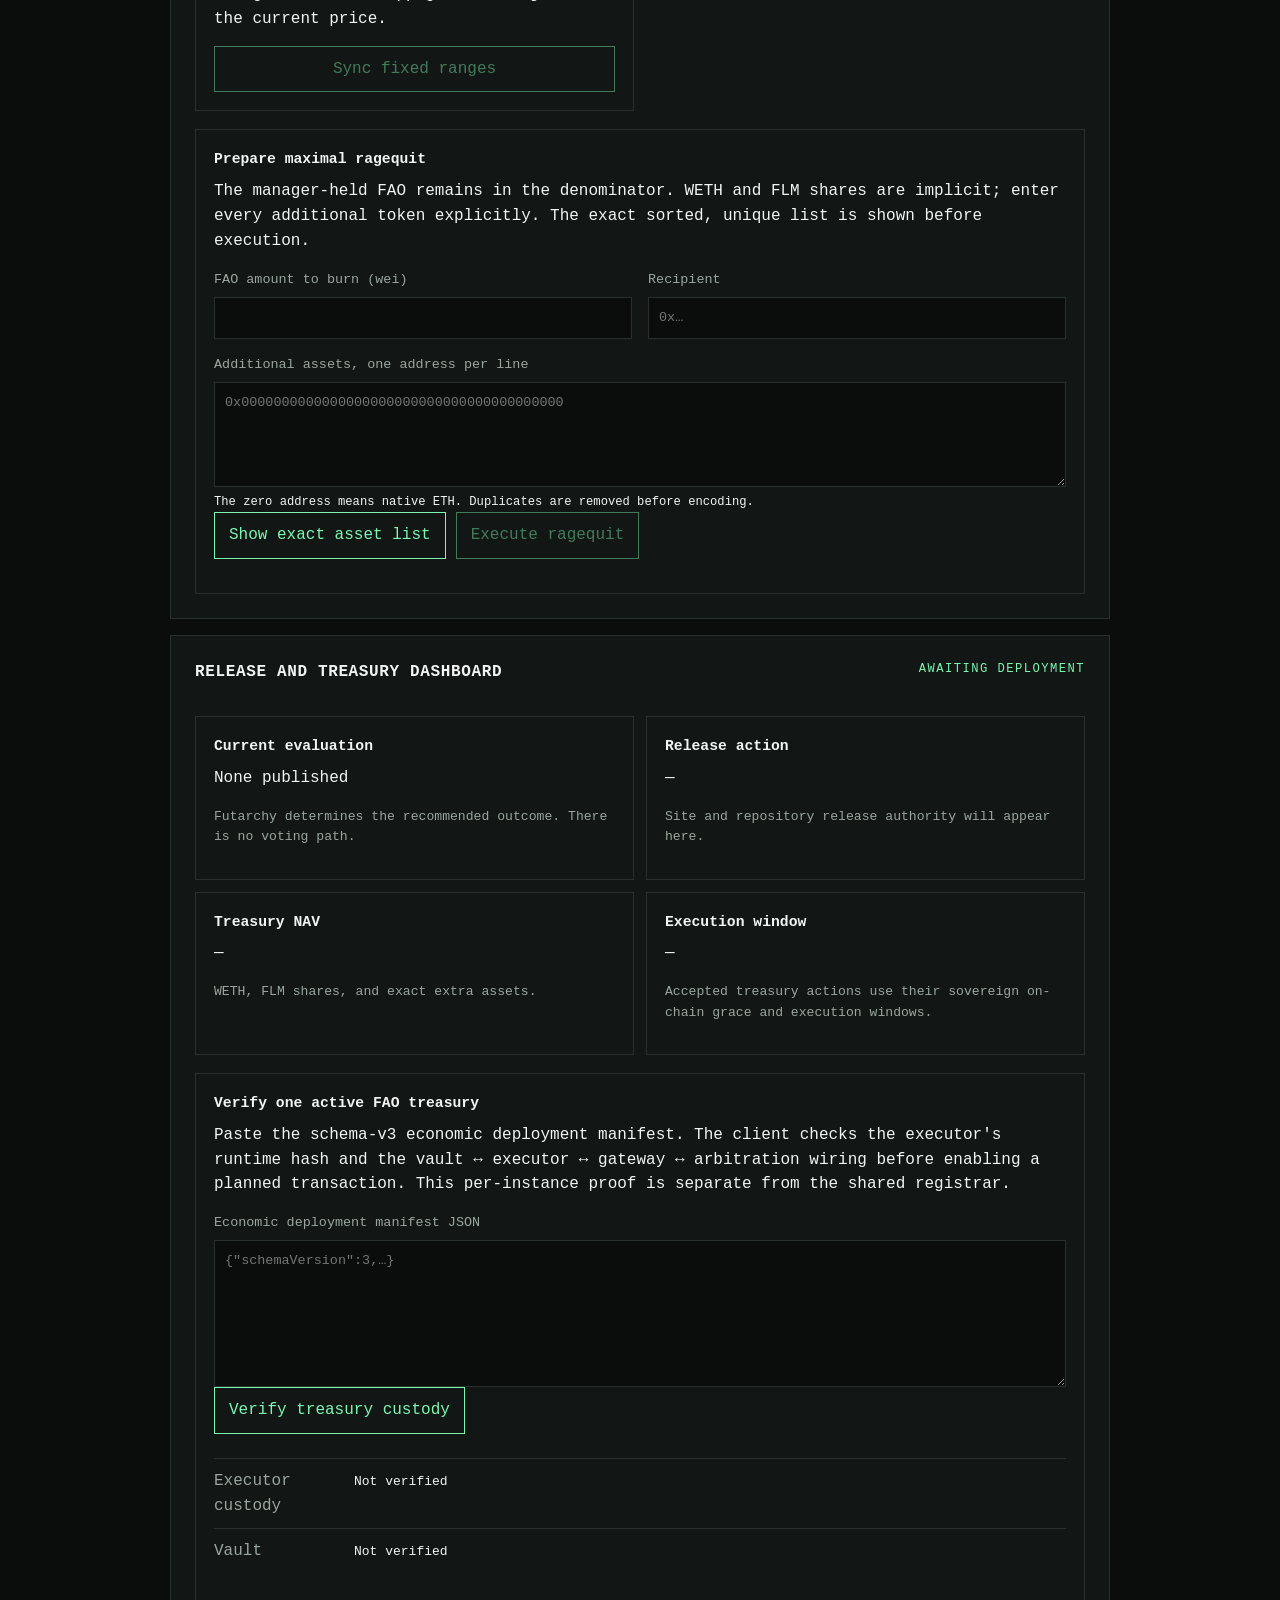
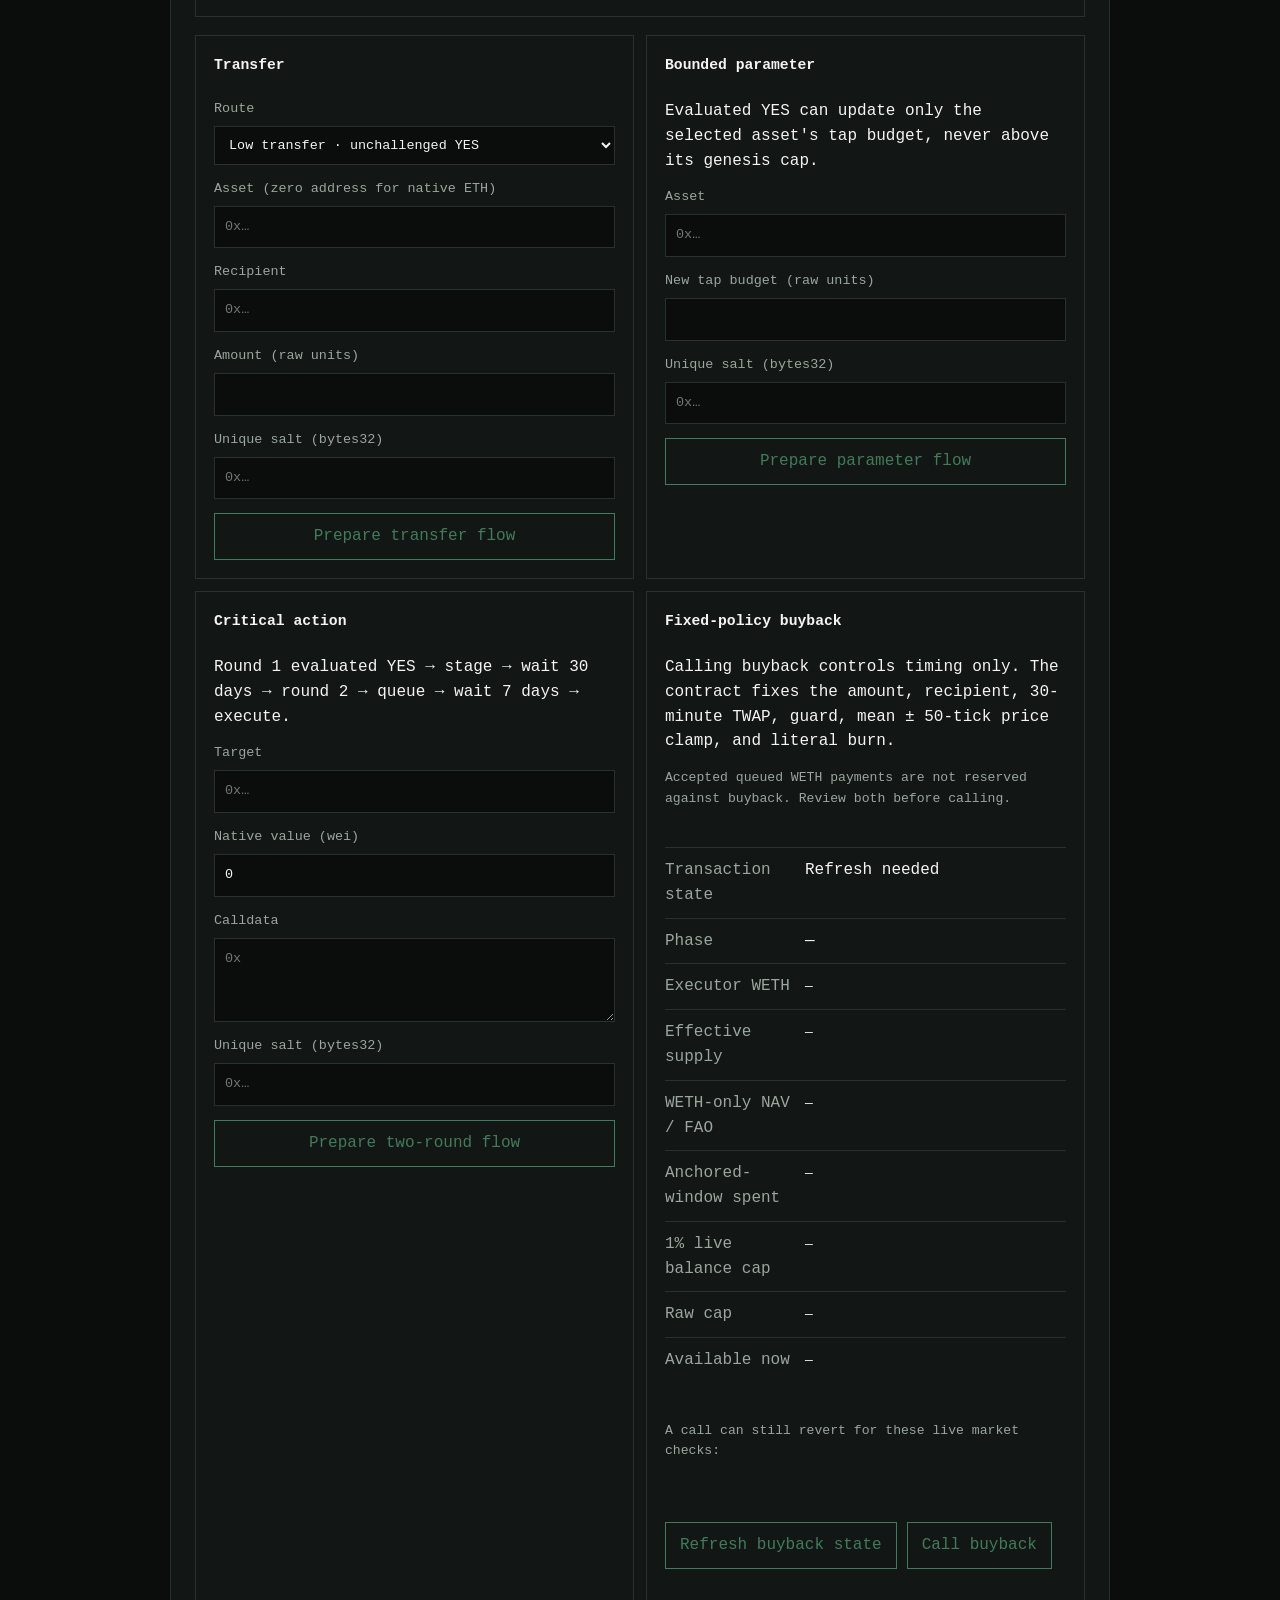
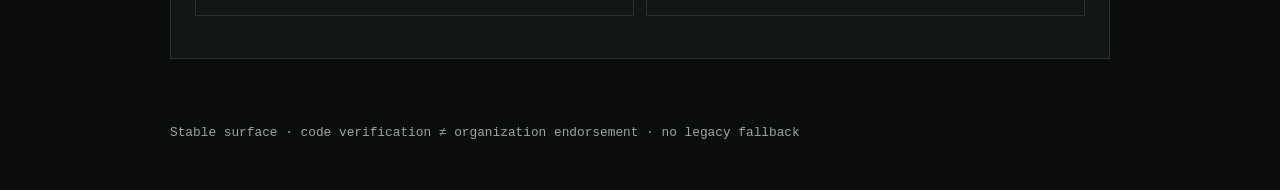
==== commit c5054e94: "Add safe permissionless treasury buybacks" ====
--- a/fao.html
+++ b/fao.html
@@ -415,6 +415,37 @@
             </label>
             <button type="submit">Prepare two-round flow</button>
           </form>
+
+          <article class="action-card" aria-labelledby="buyback-heading">
+            <h3 id="buyback-heading">Fixed-policy buyback</h3>
+            <p>
+              Calling buyback controls timing only. The contract fixes the amount, recipient,
+              30-minute TWAP, guard, mean ± 50-tick price clamp, and literal burn.
+            </p>
+            <p class="details">
+              Accepted queued WETH payments are not reserved against buyback. Review both before
+              calling.
+            </p>
+            <dl>
+              <div><dt>Transaction state</dt><dd id="buyback-transaction-state">Refresh needed</dd></div>
+              <div><dt>Phase</dt><dd id="buyback-phase">—</dd></div>
+              <div><dt>Executor WETH</dt><dd><code id="buyback-weth">—</code></dd></div>
+              <div><dt>Effective supply</dt><dd><code id="buyback-supply">—</code></dd></div>
+              <div><dt>WETH-only NAV / FAO</dt><dd><code id="buyback-nav">—</code></dd></div>
+              <div><dt>Anchored-window spent</dt><dd><code id="buyback-spent">—</code></dd></div>
+              <div><dt>1% live balance cap</dt><dd><code id="buyback-percent-cap">—</code></dd></div>
+              <div><dt>Raw cap</dt><dd><code id="buyback-raw-cap">—</code></dd></div>
+              <div><dt>Available now</dt><dd><code id="buyback-available">—</code></dd></div>
+            </dl>
+            <p class="details">A call can still revert for these live market checks:</p>
+            <ul id="buyback-checks"></ul>
+            <div class="actions">
+              <button id="refresh-buyback" type="button" disabled>Refresh buyback state</button>
+              <button id="execute-buyback" type="button" disabled>Call buyback</button>
+            </div>
+            <p id="buyback-status" class="message" role="status" aria-live="polite"></p>
+            <p id="buyback-latest" class="details"></p>
+          </article>
         </div>
 
         <div id="treasury-plan" class="exact-assets" hidden>
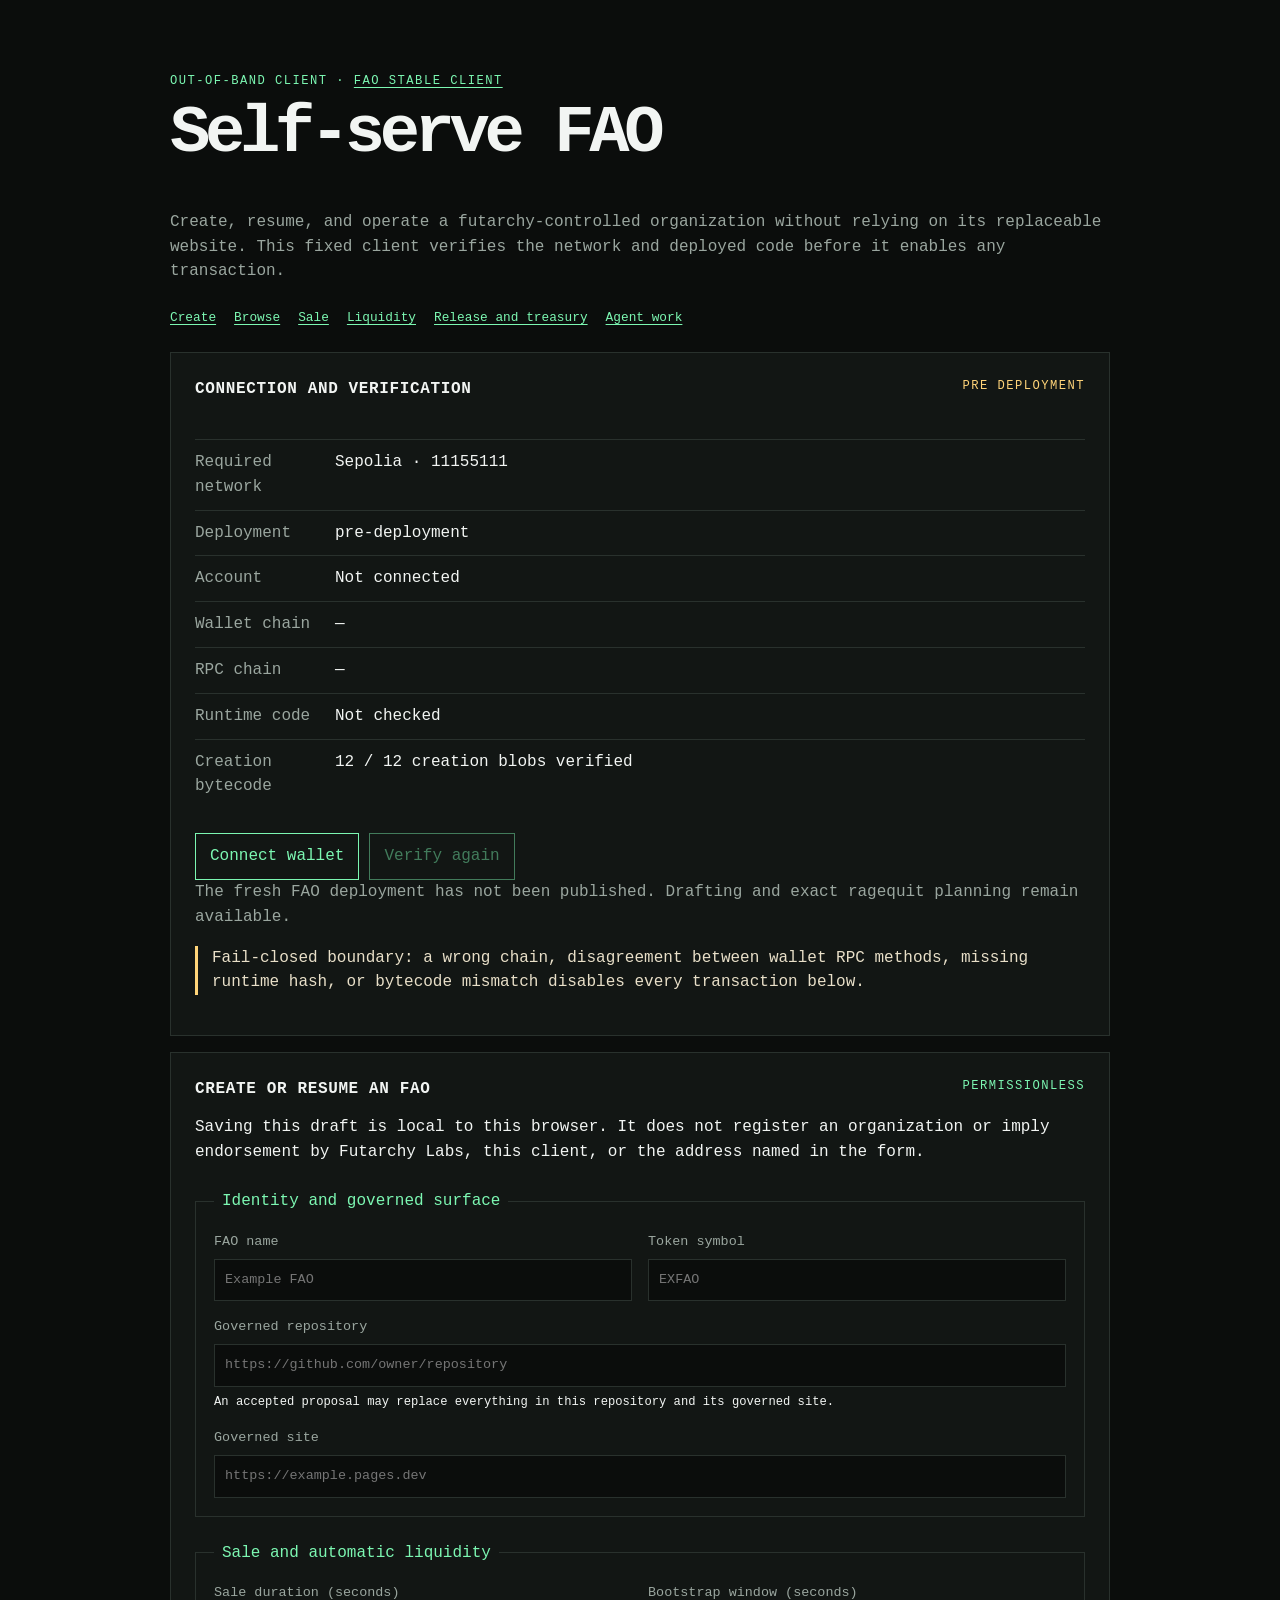
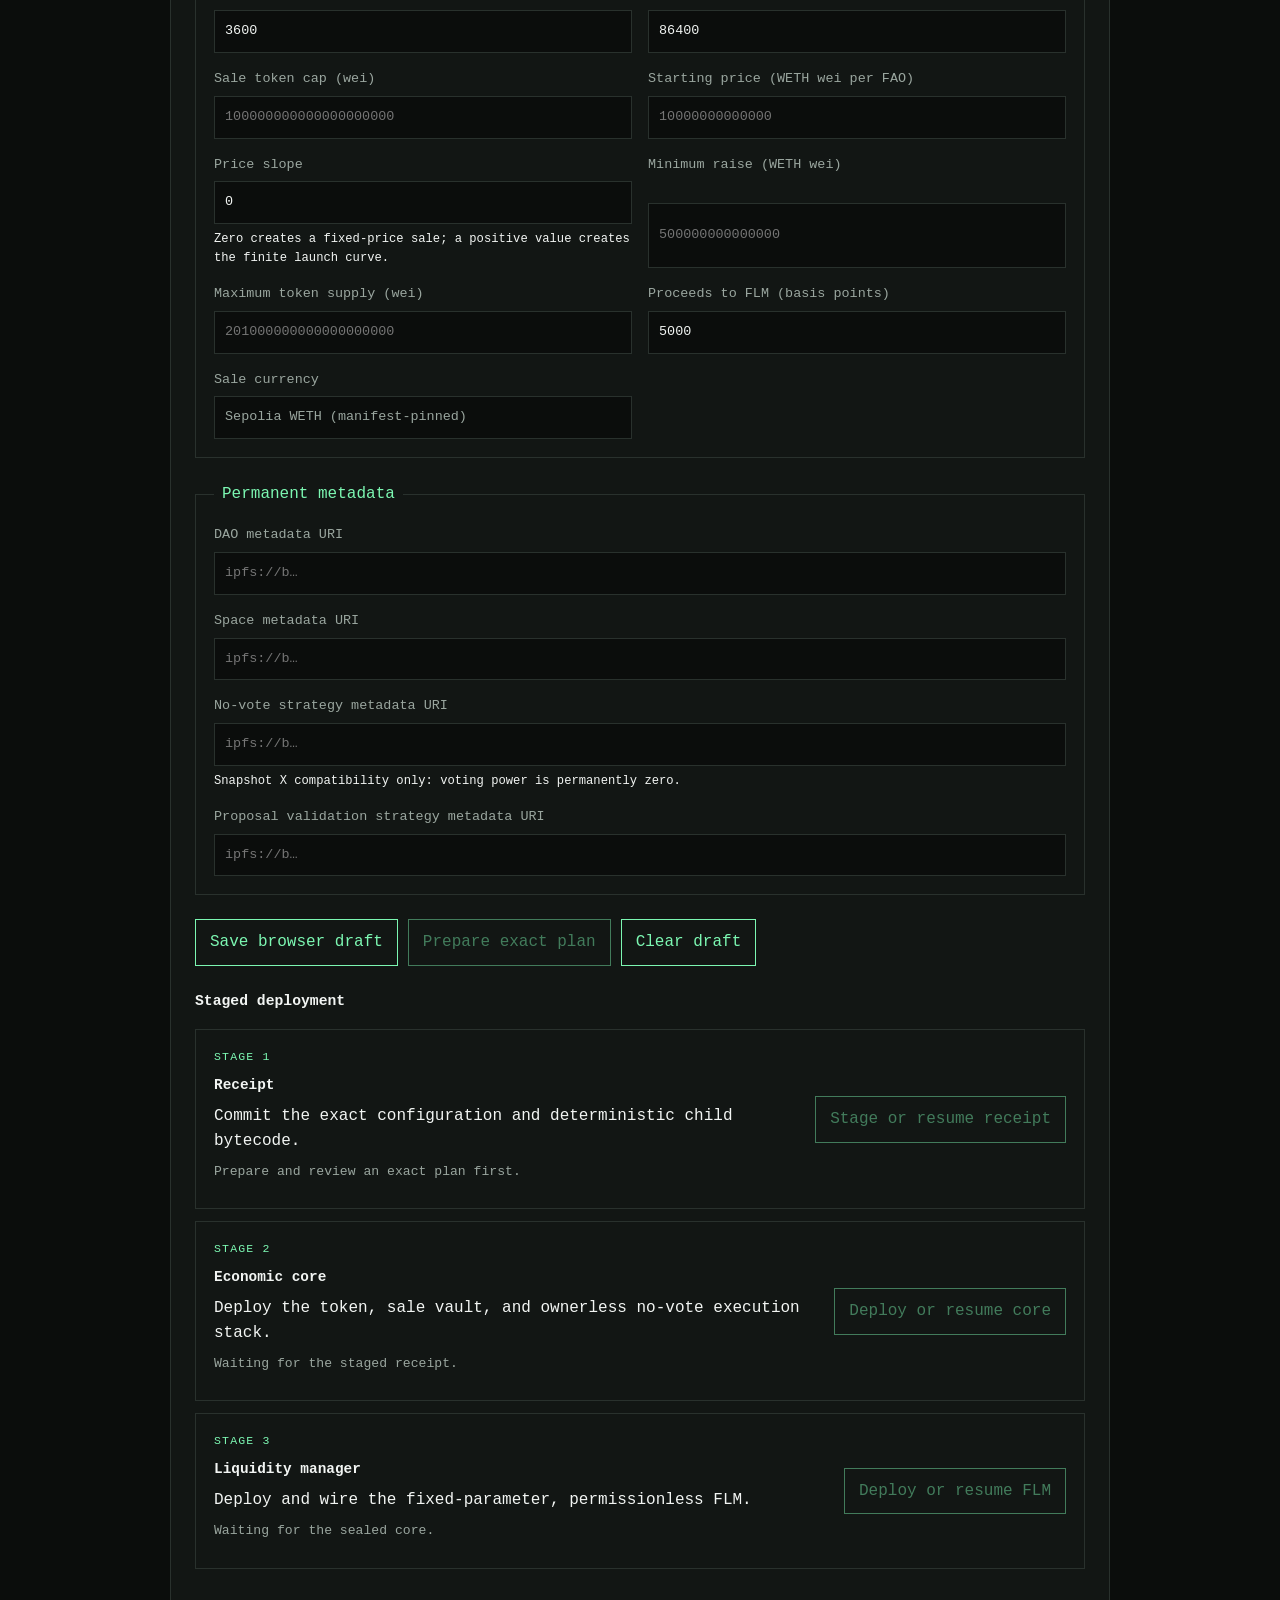
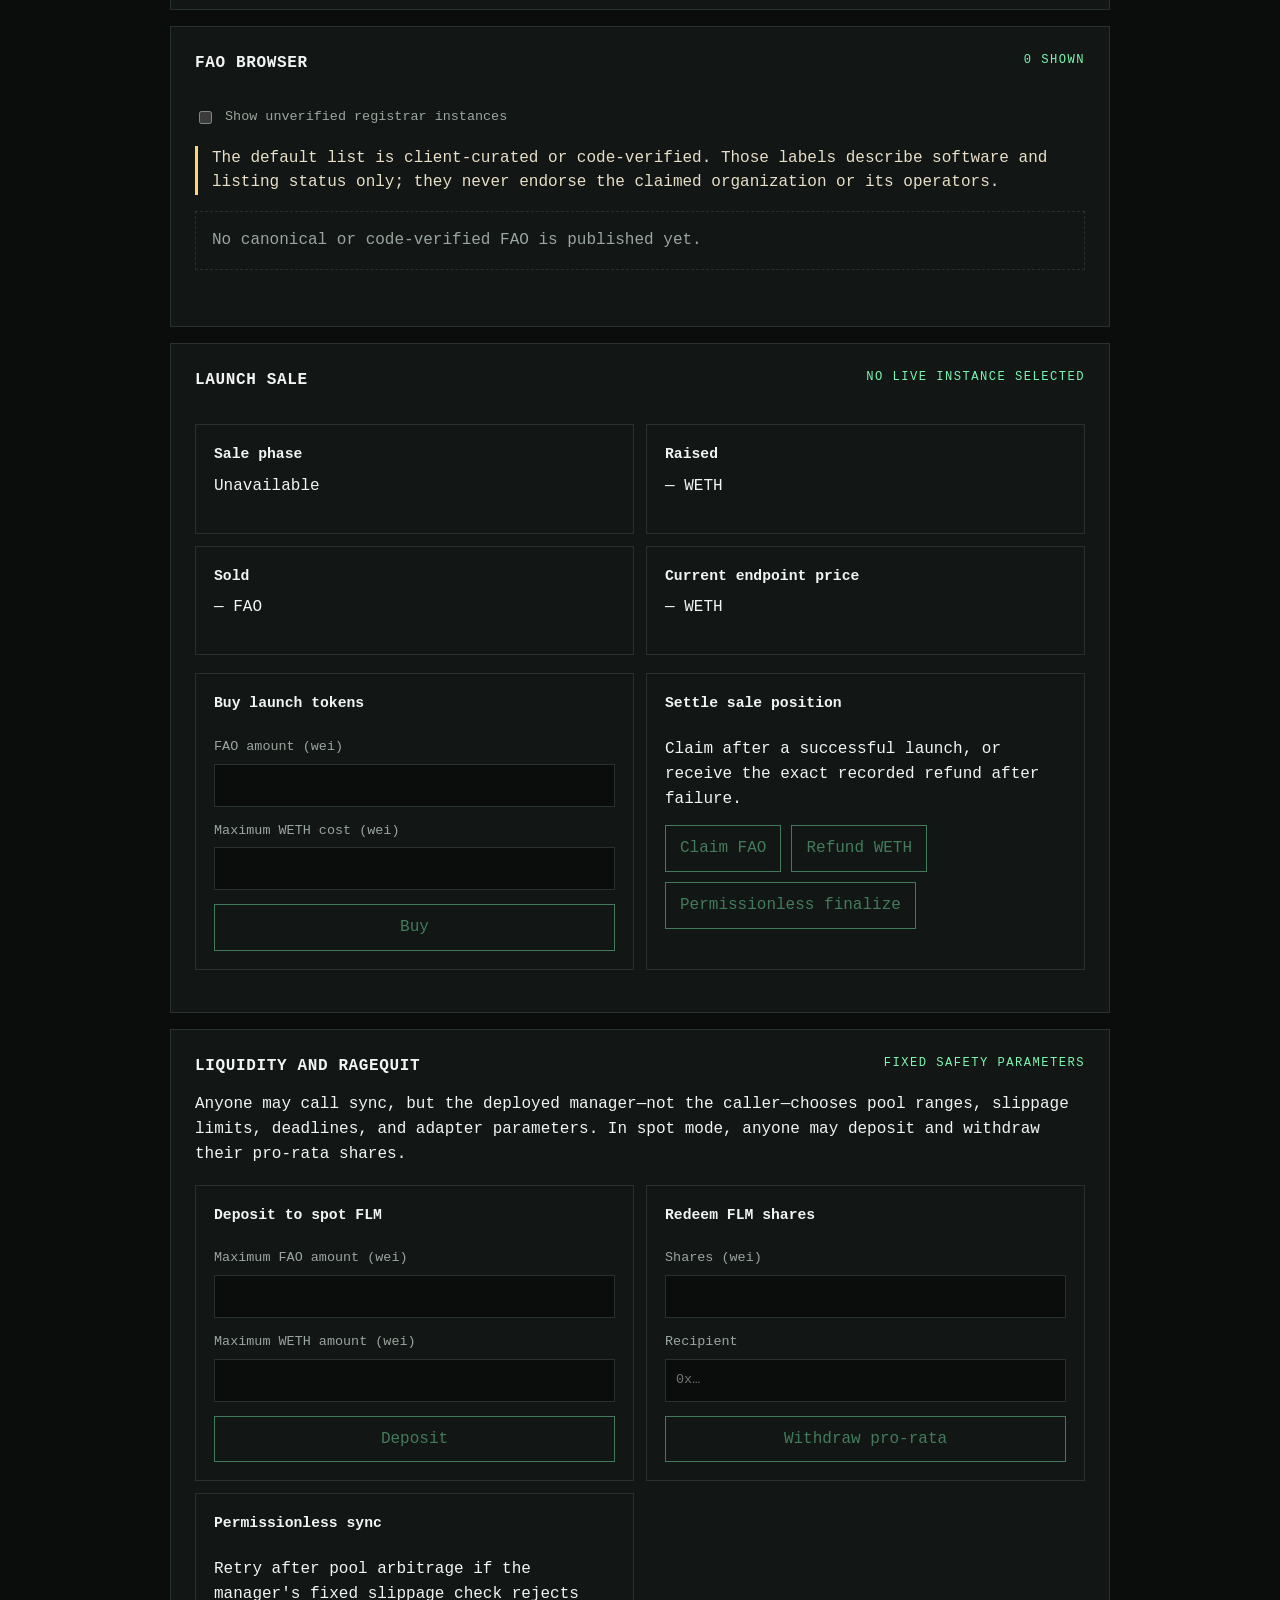
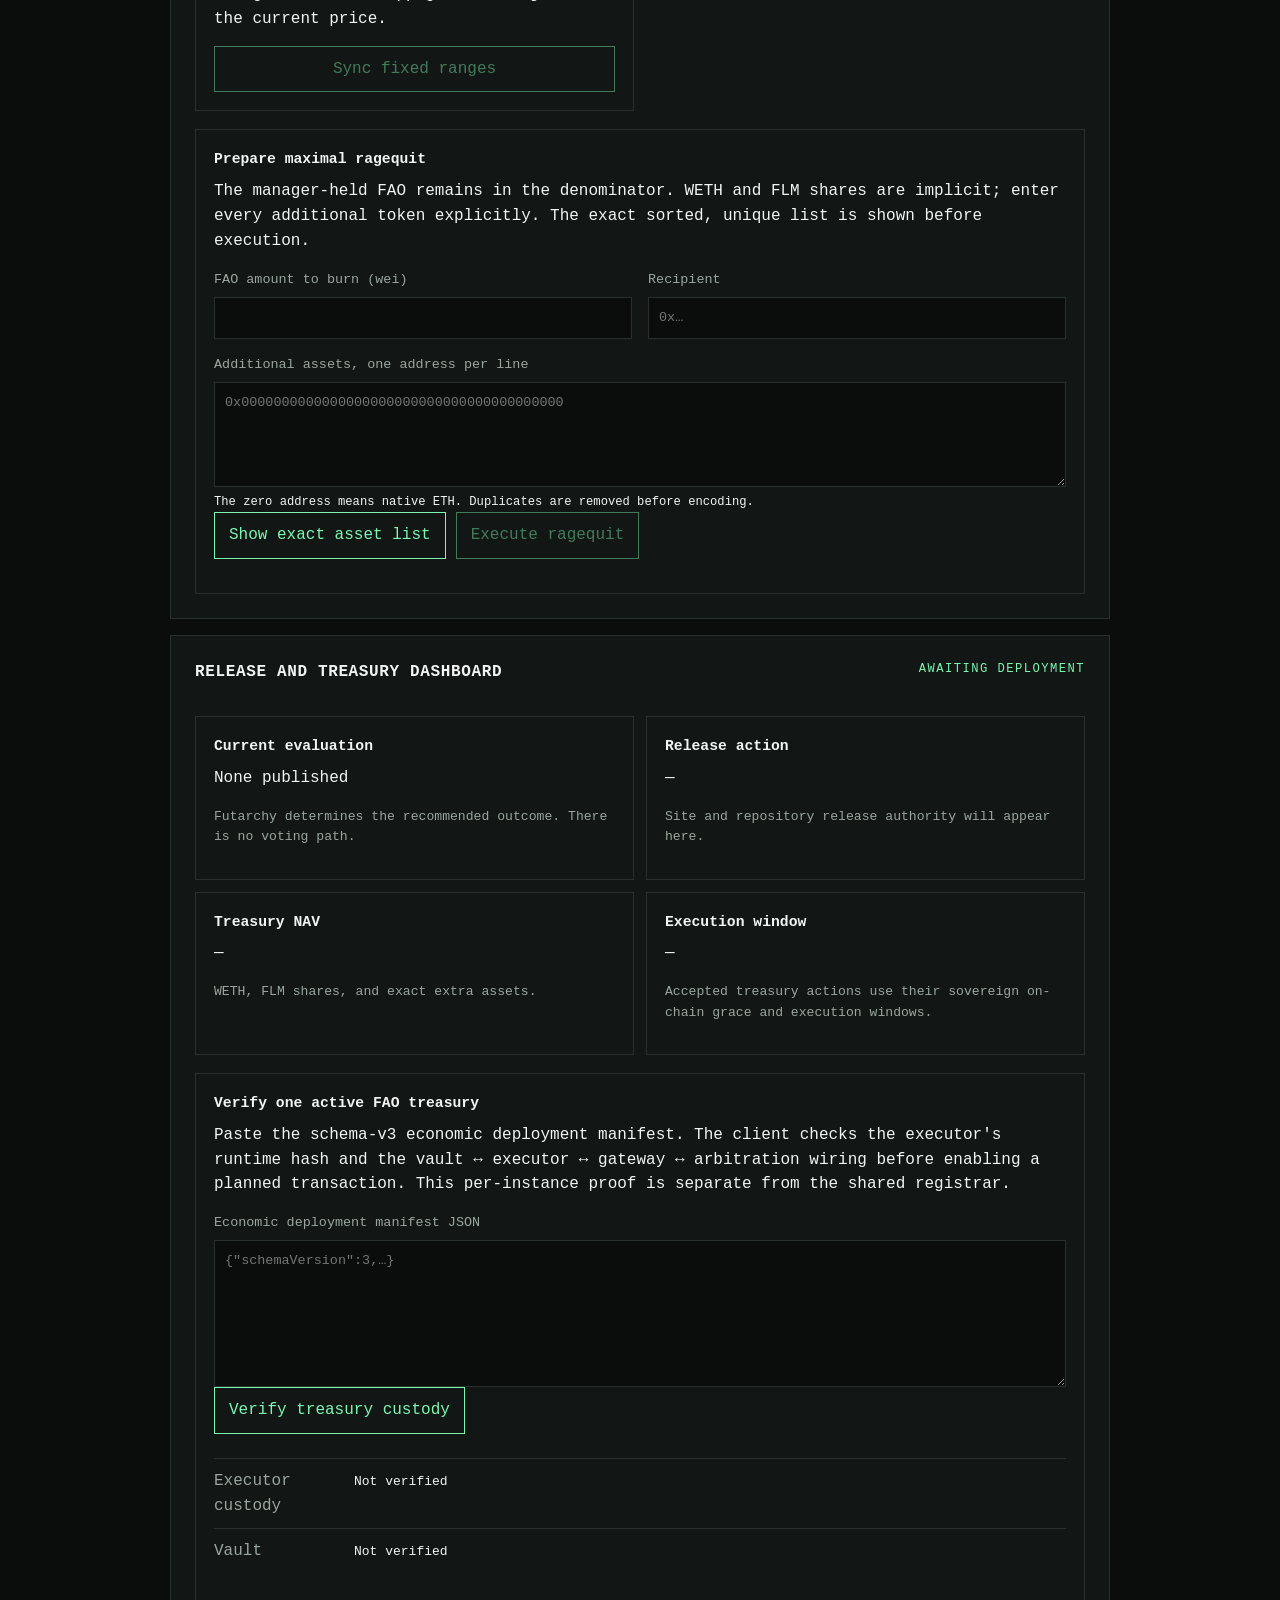
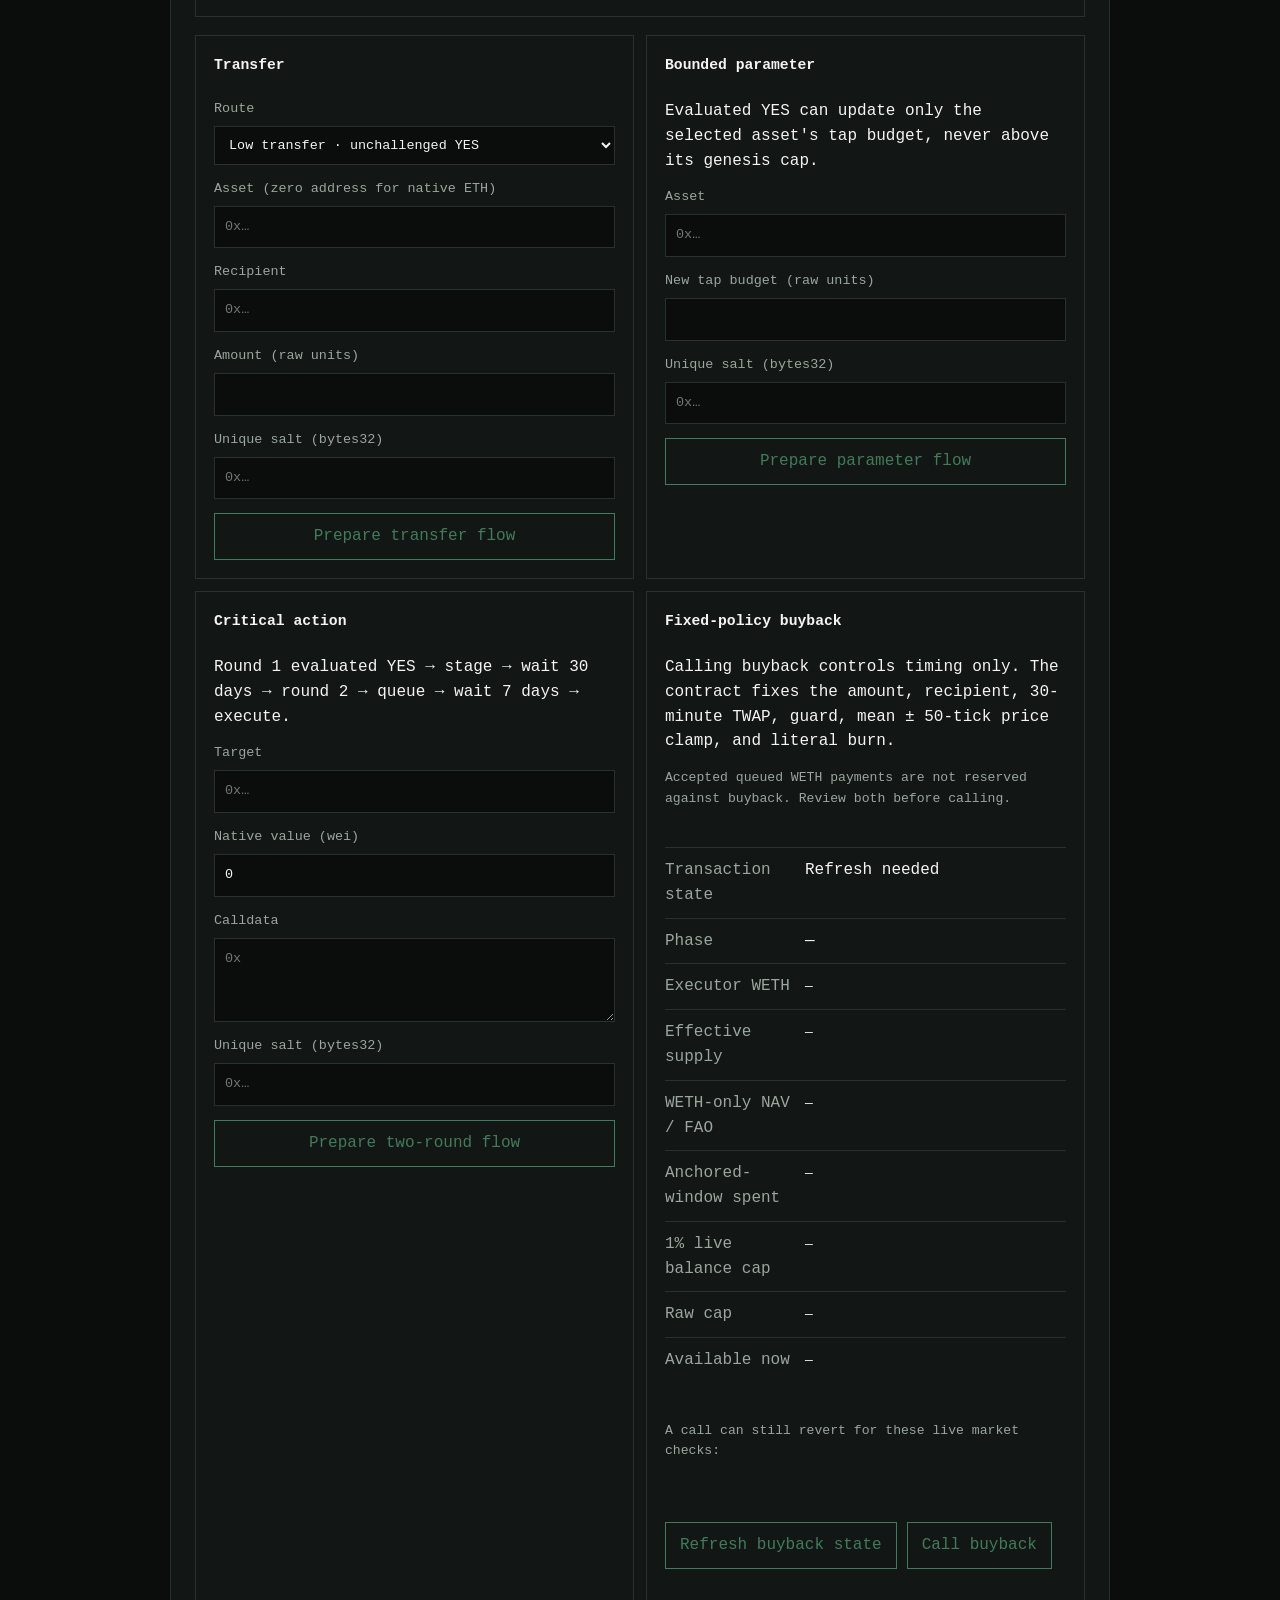
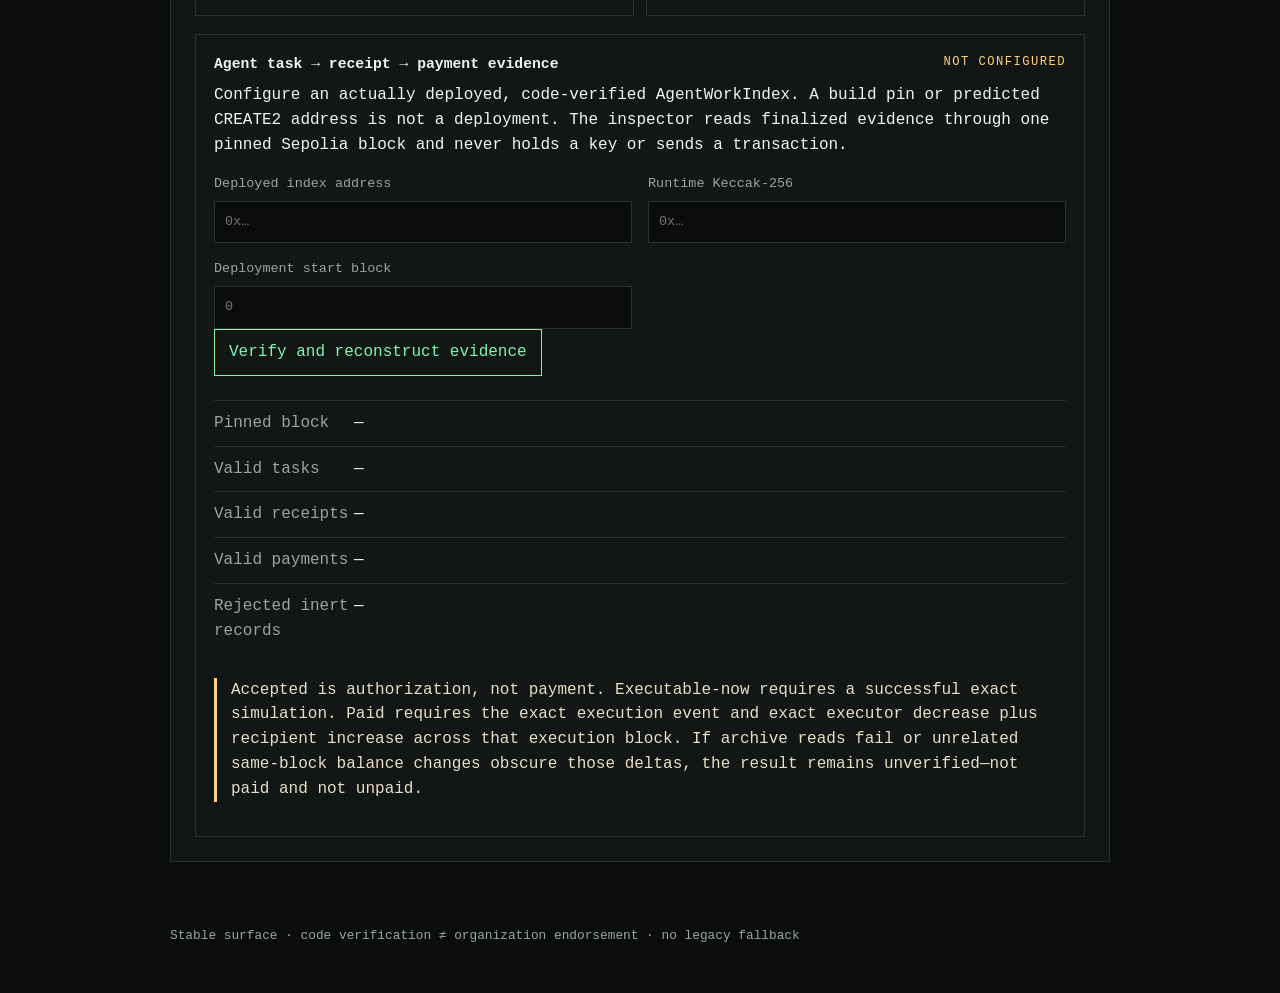
==== commit 85dbf2b8: "Add agent payment evidence views" ====
--- a/fao.html
+++ b/fao.html
@@ -24,6 +24,7 @@
           <a href="#sale">Sale</a>
           <a href="#liquidity">Liquidity</a>
           <a href="#governance">Release and treasury</a>
+          <a href="#agent-work">Agent work</a>
         </nav>
       </header>
 
@@ -454,6 +455,57 @@
           <p>Assets stay in the verified executor; callers submit policy-bound actions to the gateway and vault.</p>
           <ol id="treasury-steps" class="stage-list"></ol>
         </div>
+
+        <article id="agent-work" class="ragequit-card" aria-labelledby="agent-work-heading">
+          <div class="section-heading">
+            <h3 id="agent-work-heading">Agent task → receipt → payment evidence</h3>
+            <span id="agent-work-verification" class="status unverified">Not configured</span>
+          </div>
+          <p>
+            Configure an actually deployed, code-verified AgentWorkIndex. A build pin or predicted
+            CREATE2 address is not a deployment. The inspector reads finalized evidence through one
+            pinned Sepolia block and never holds a key or sends a transaction.
+          </p>
+          <form id="agent-work-form">
+            <div class="form-grid">
+              <label>Deployed index address
+                <input name="address" autocomplete="off" required placeholder="0x…">
+              </label>
+              <label>Runtime Keccak-256
+                <input name="runtimeCodeKeccak256" autocomplete="off" required placeholder="0x…">
+              </label>
+              <label>Deployment start block
+                <input name="startBlock" inputmode="numeric" pattern="[0-9]+" required placeholder="0">
+              </label>
+            </div>
+            <button type="submit">Verify and reconstruct evidence</button>
+          </form>
+          <dl>
+            <div><dt>Pinned block</dt><dd id="agent-work-block">—</dd></div>
+            <div><dt>Valid tasks</dt><dd id="agent-work-task-count">—</dd></div>
+            <div><dt>Valid receipts</dt><dd id="agent-work-receipt-count">—</dd></div>
+            <div><dt>Valid payments</dt><dd id="agent-work-payment-count">—</dd></div>
+            <div><dt>Rejected inert records</dt><dd id="agent-work-rejected-count">—</dd></div>
+          </dl>
+          <p id="agent-work-status" class="message" role="status" aria-live="polite"></p>
+          <p class="notice">
+            Accepted is authorization, not payment. Executable-now requires a successful exact
+            simulation. Paid requires the exact execution event and exact executor decrease plus
+            recipient increase across that execution block. If archive reads fail or unrelated
+            same-block balance changes obscure those deltas, the result remains unverified—not paid
+            and not unpaid.
+          </p>
+          <div id="agent-work-results" hidden>
+            <h4>Tasks and receipts</h4>
+            <ul id="agent-work-tasks" class="stage-list"></ul>
+            <h4>Payment lineages</h4>
+            <ul id="agent-work-payments" class="stage-list"></ul>
+            <details>
+              <summary>Rejected inert records</summary>
+              <ul id="agent-work-rejected"></ul>
+            </details>
+          </div>
+        </article>
       </section>
     </main>
     <footer class="wide">Stable surface · code verification ≠ organization endorsement · no legacy fallback</footer>
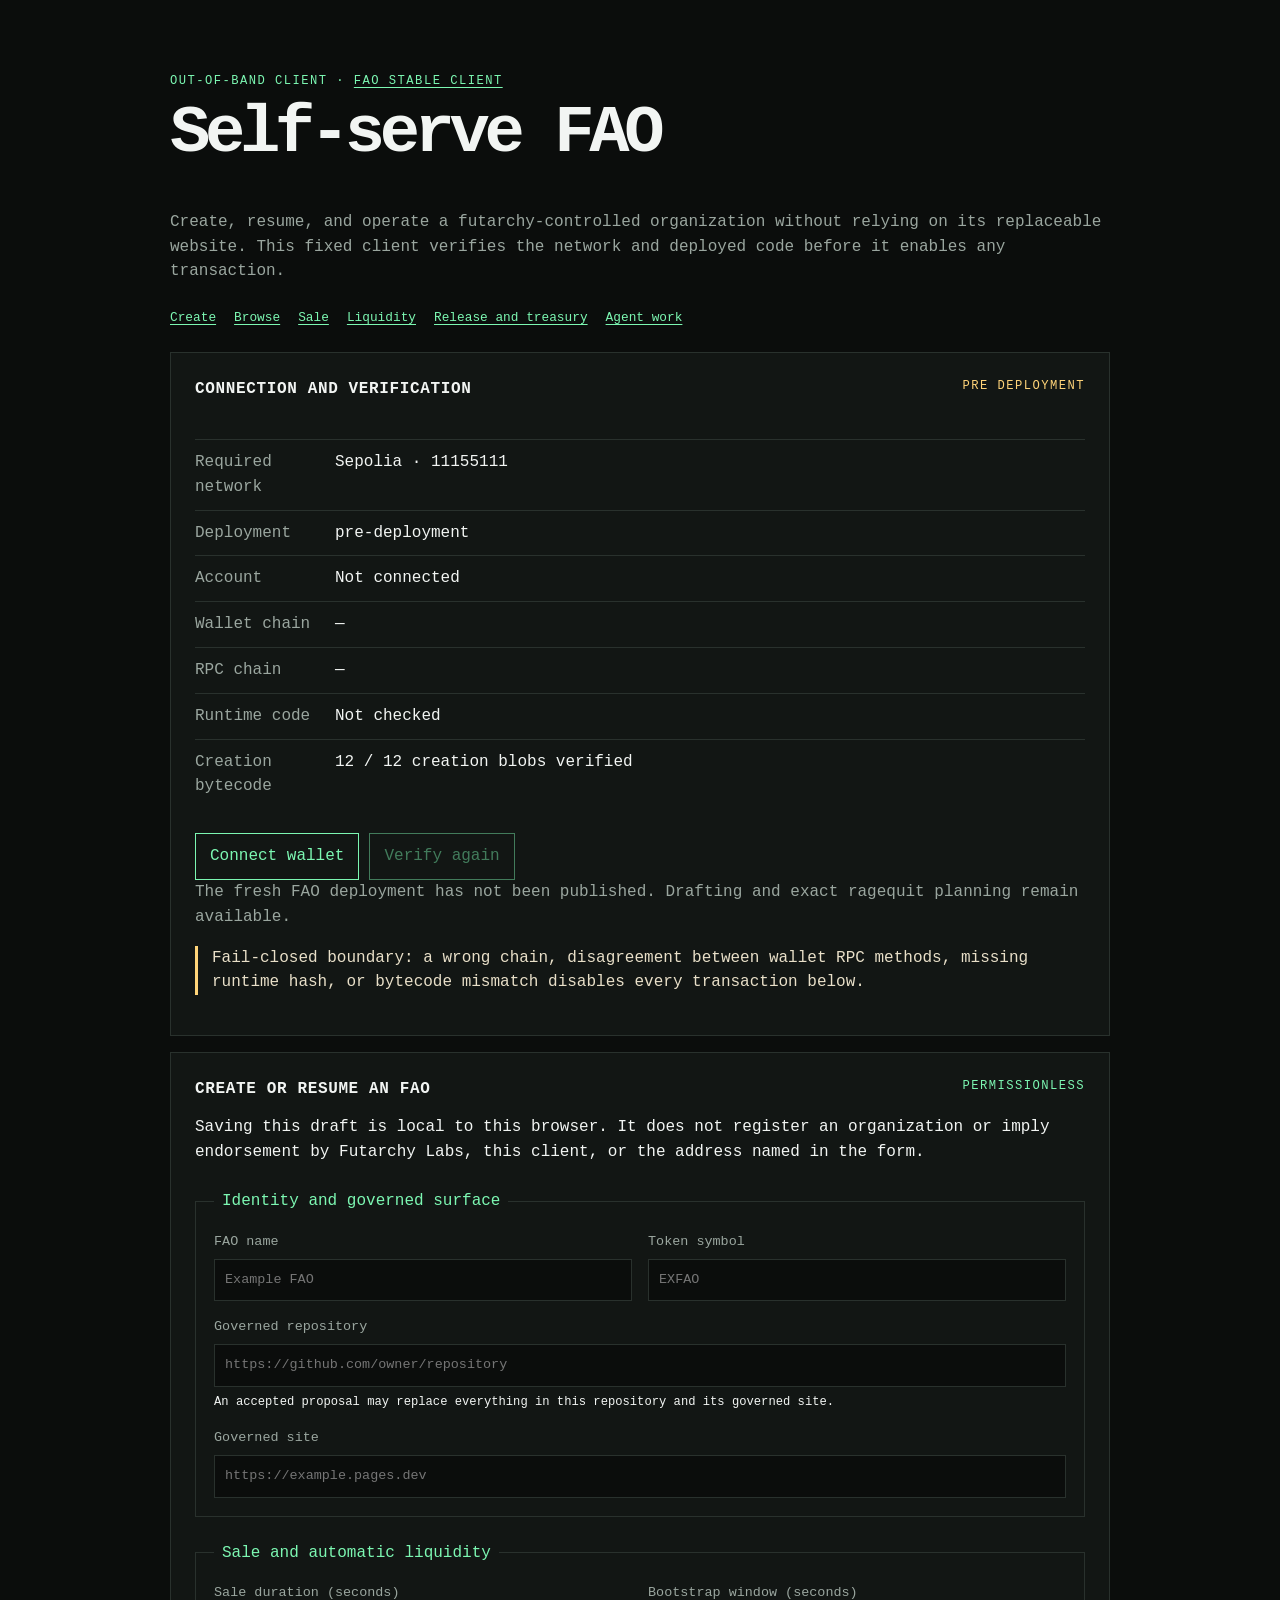
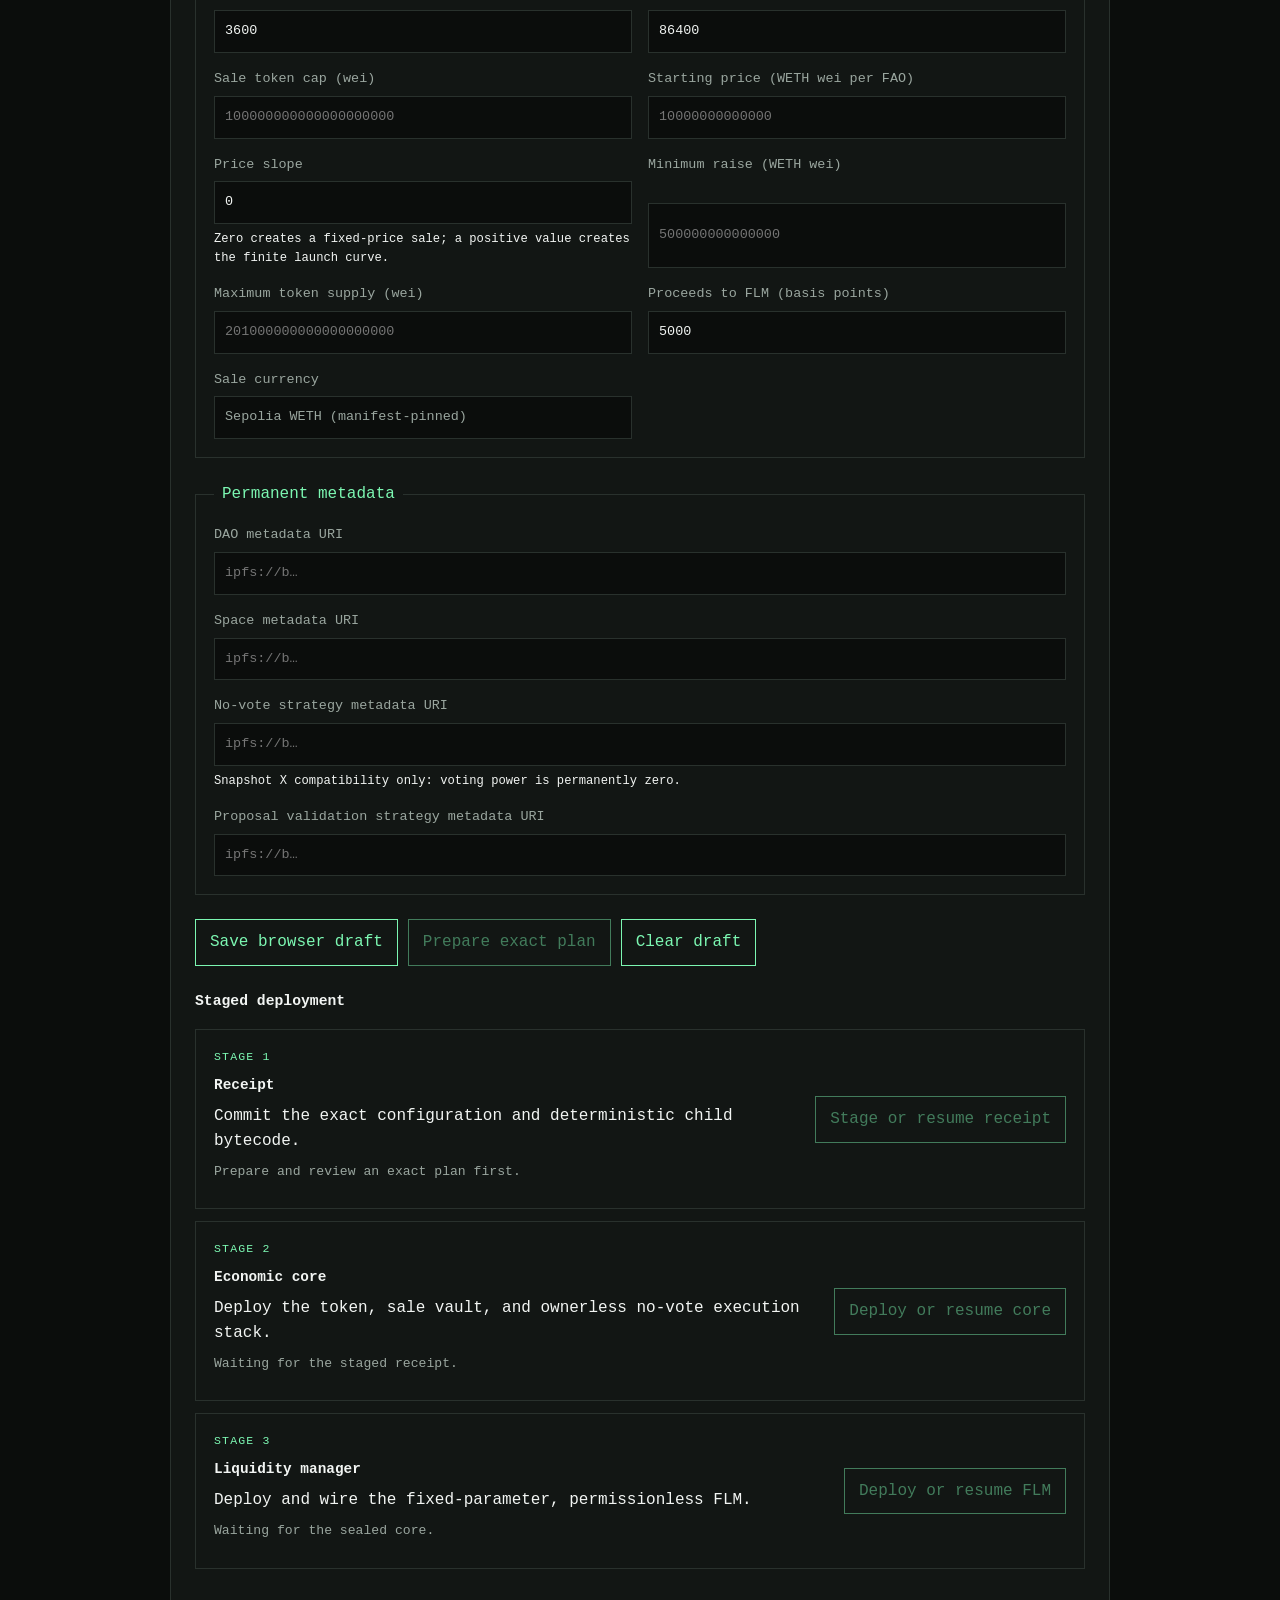
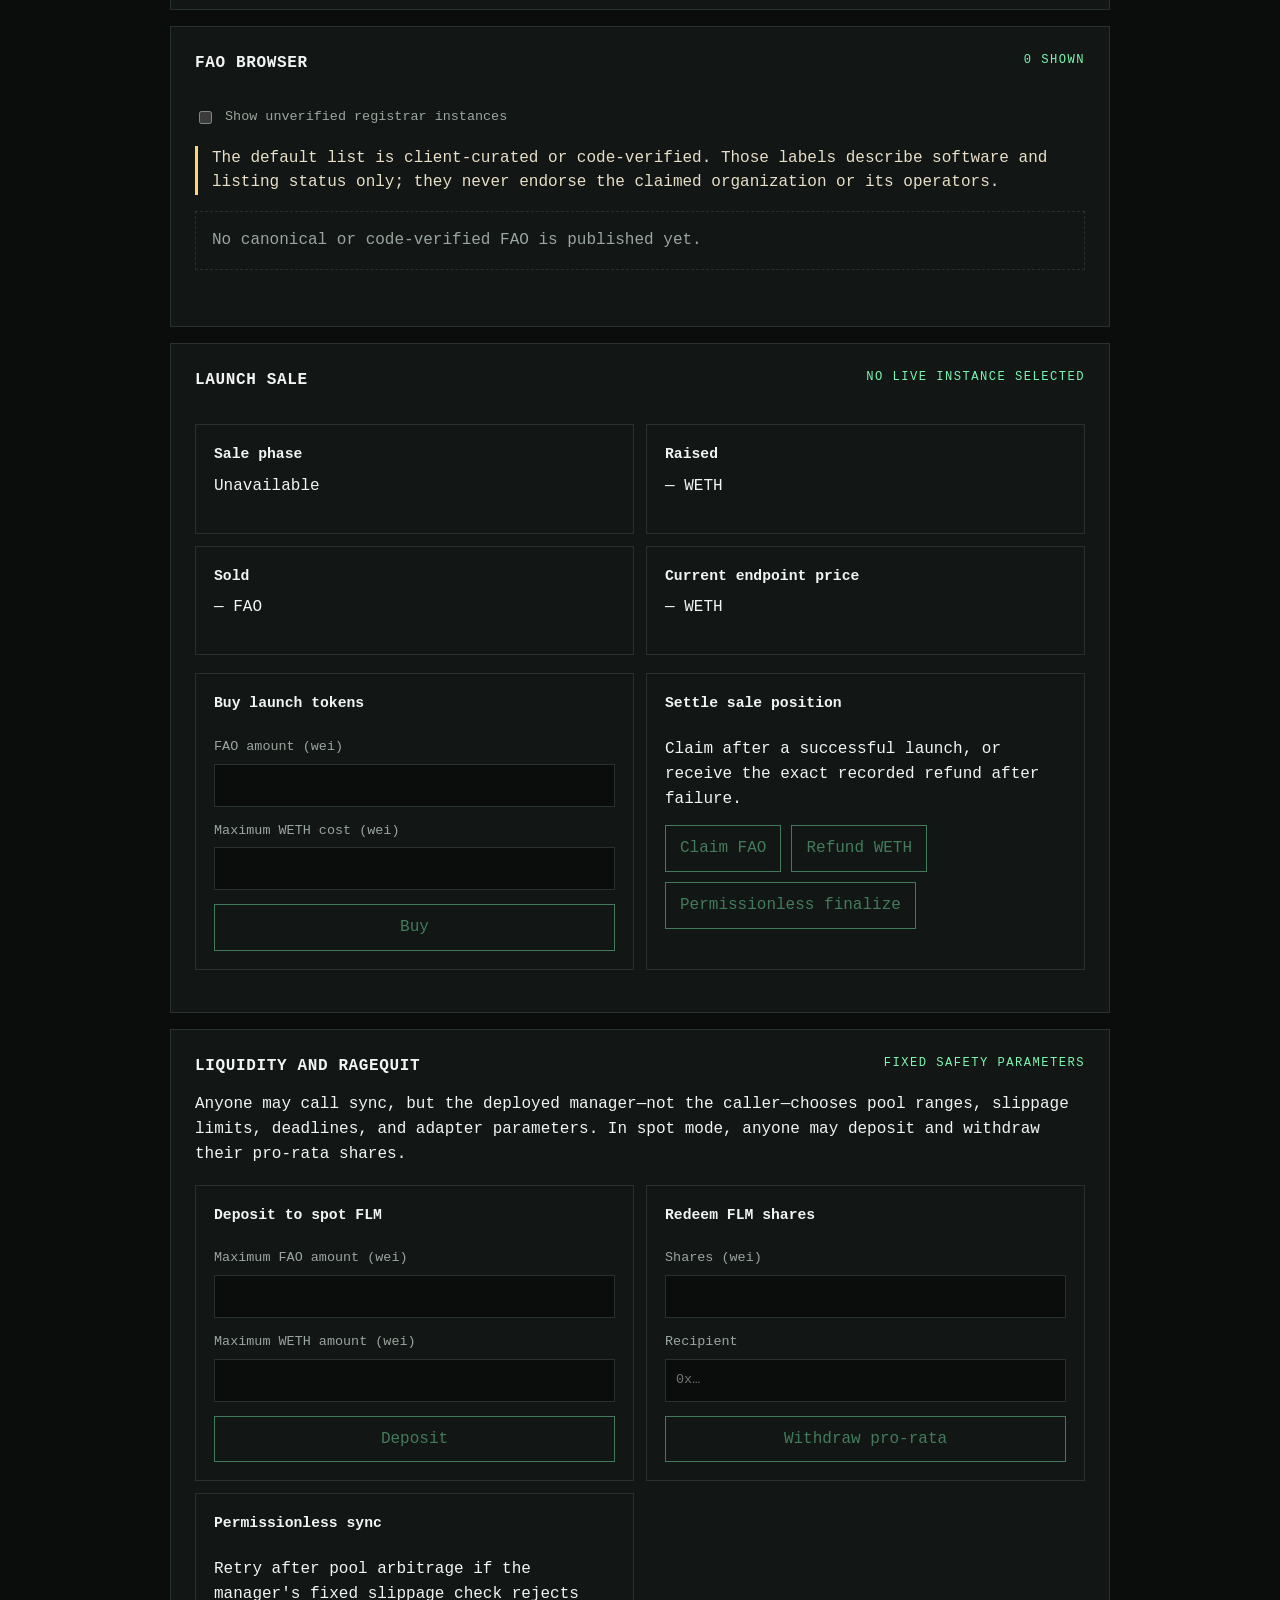
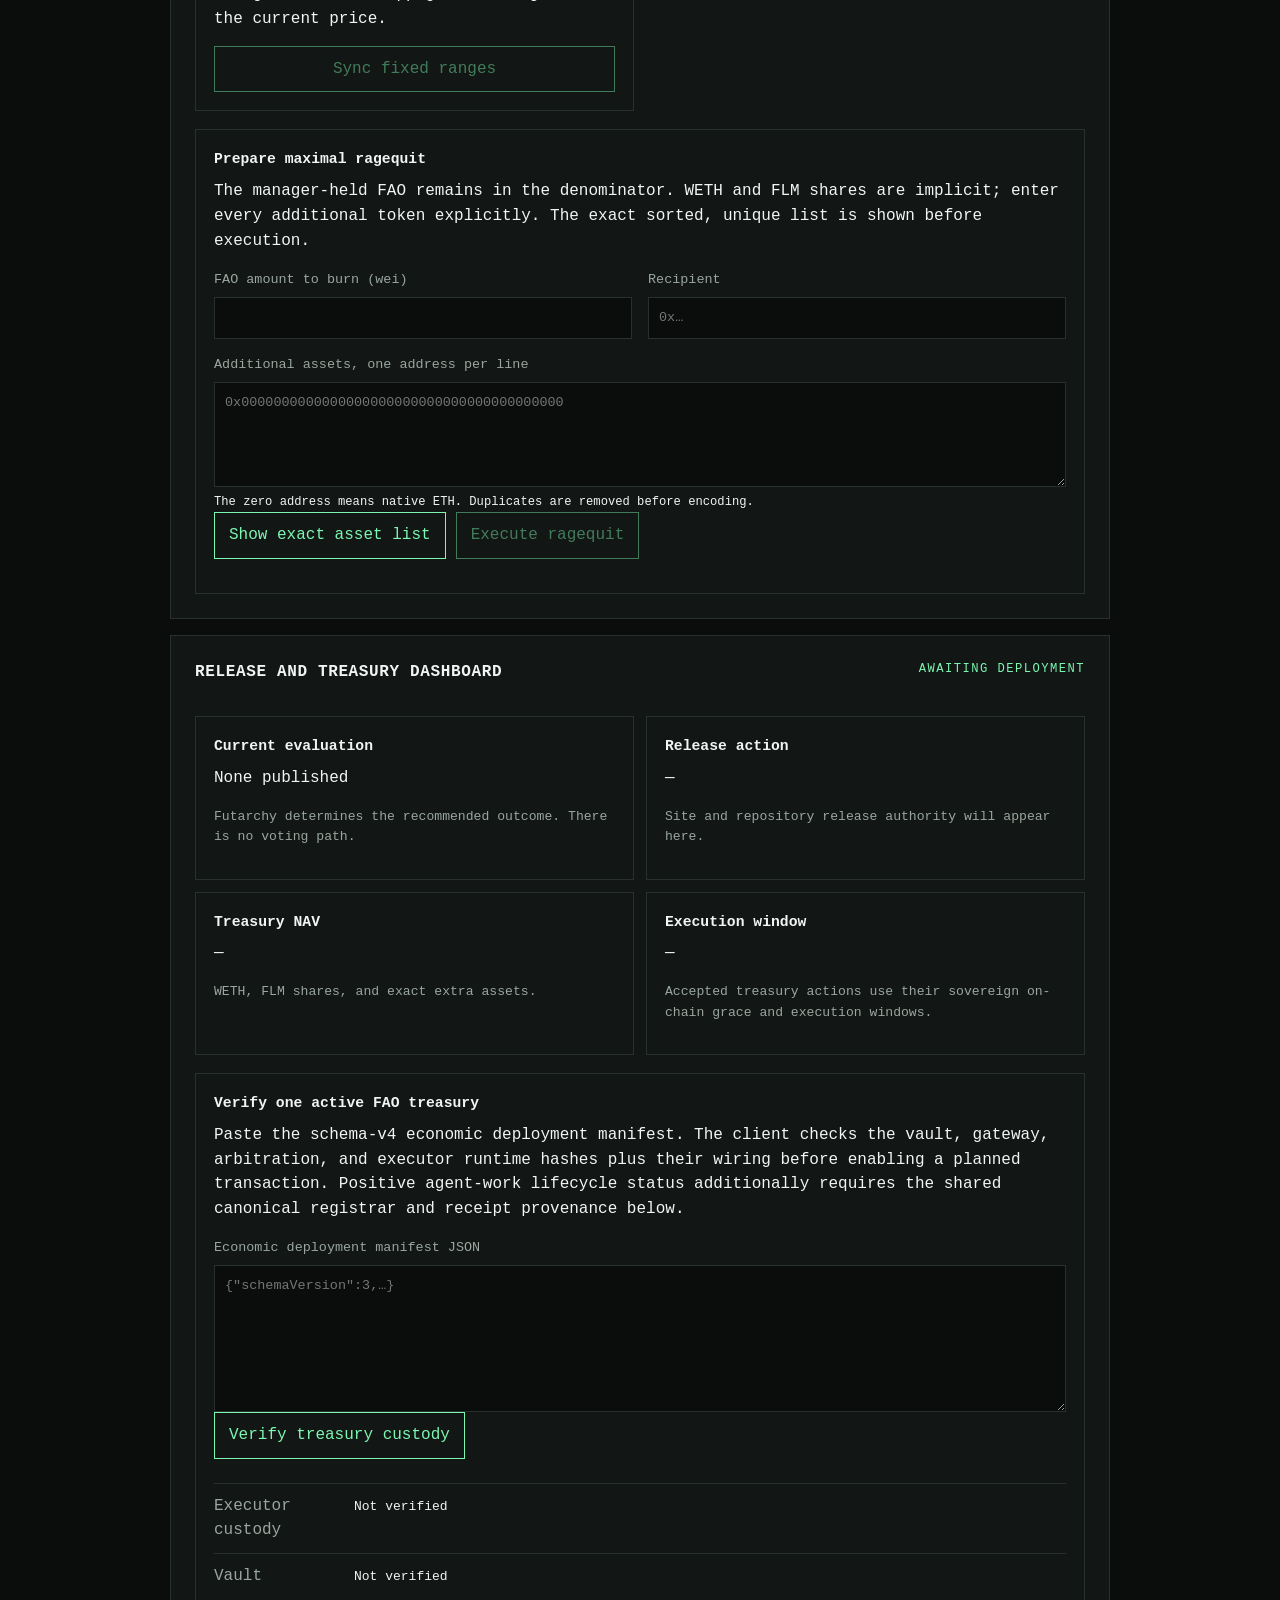
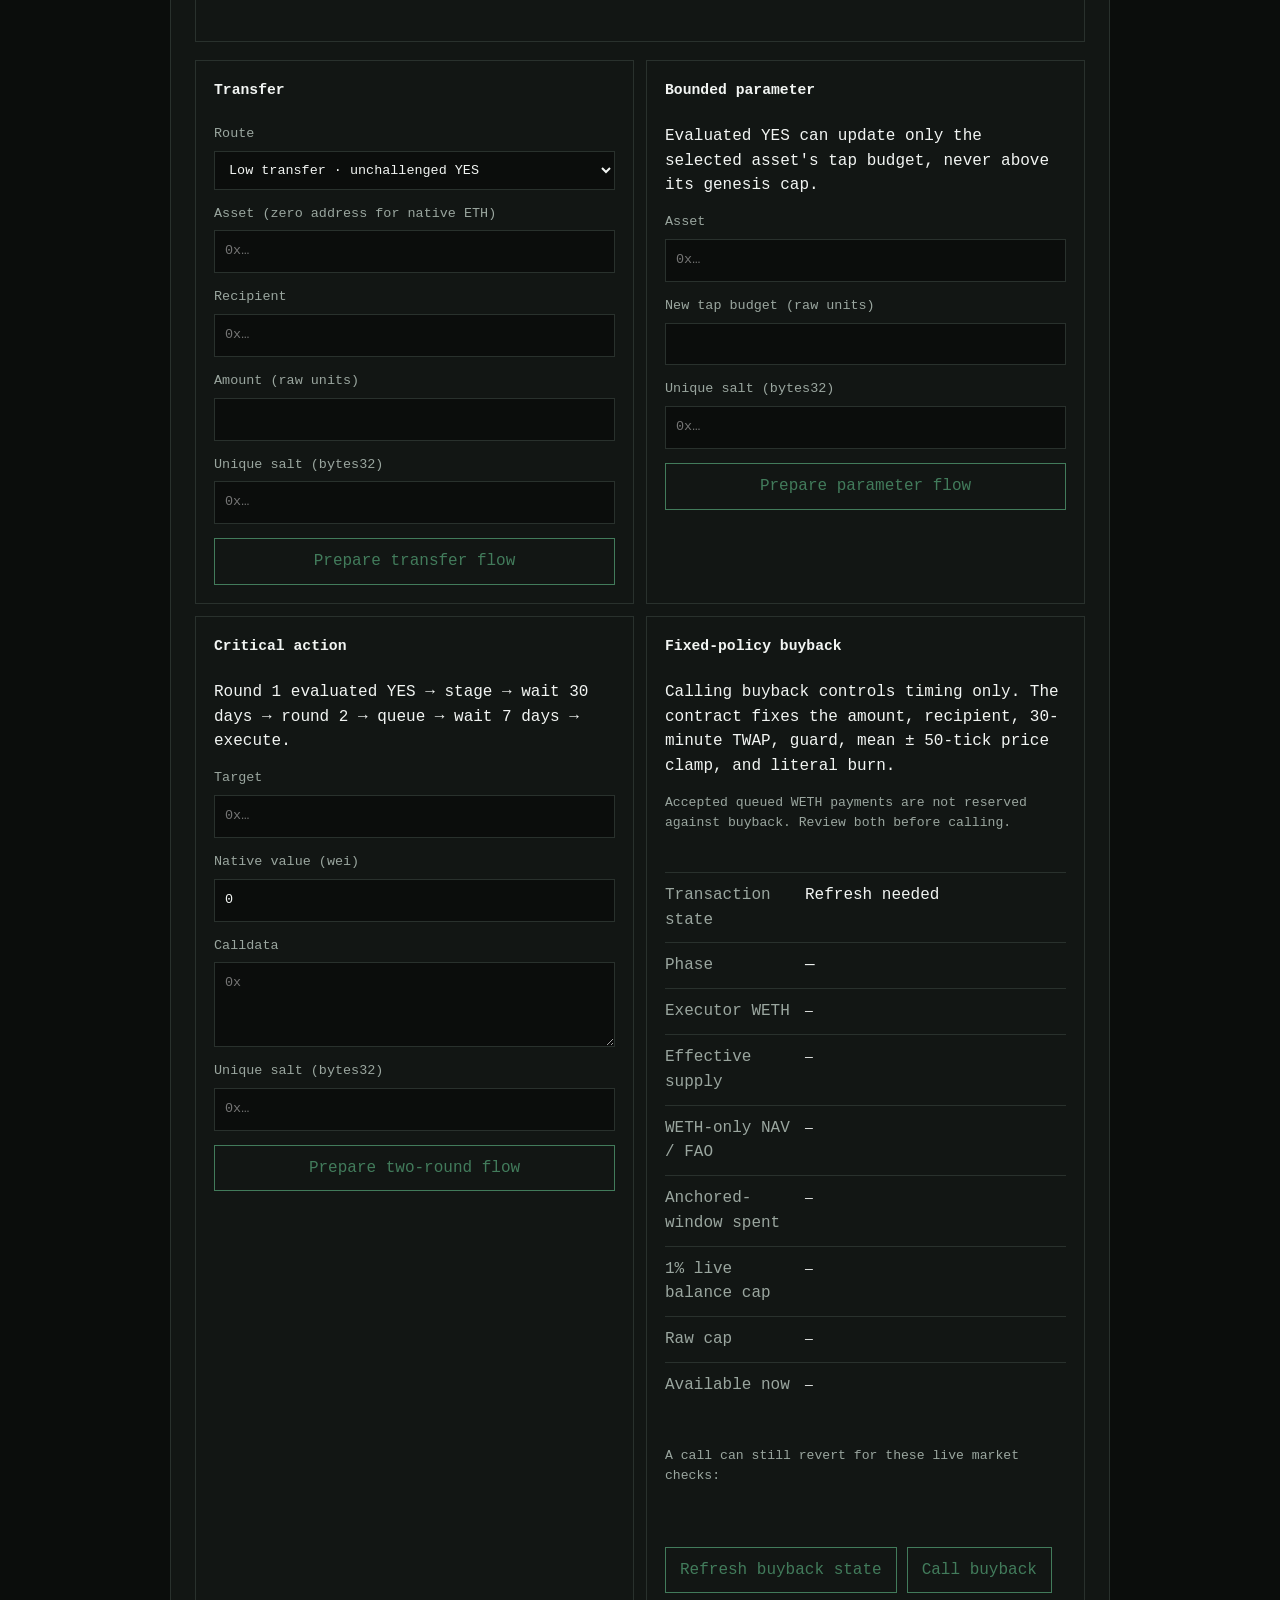
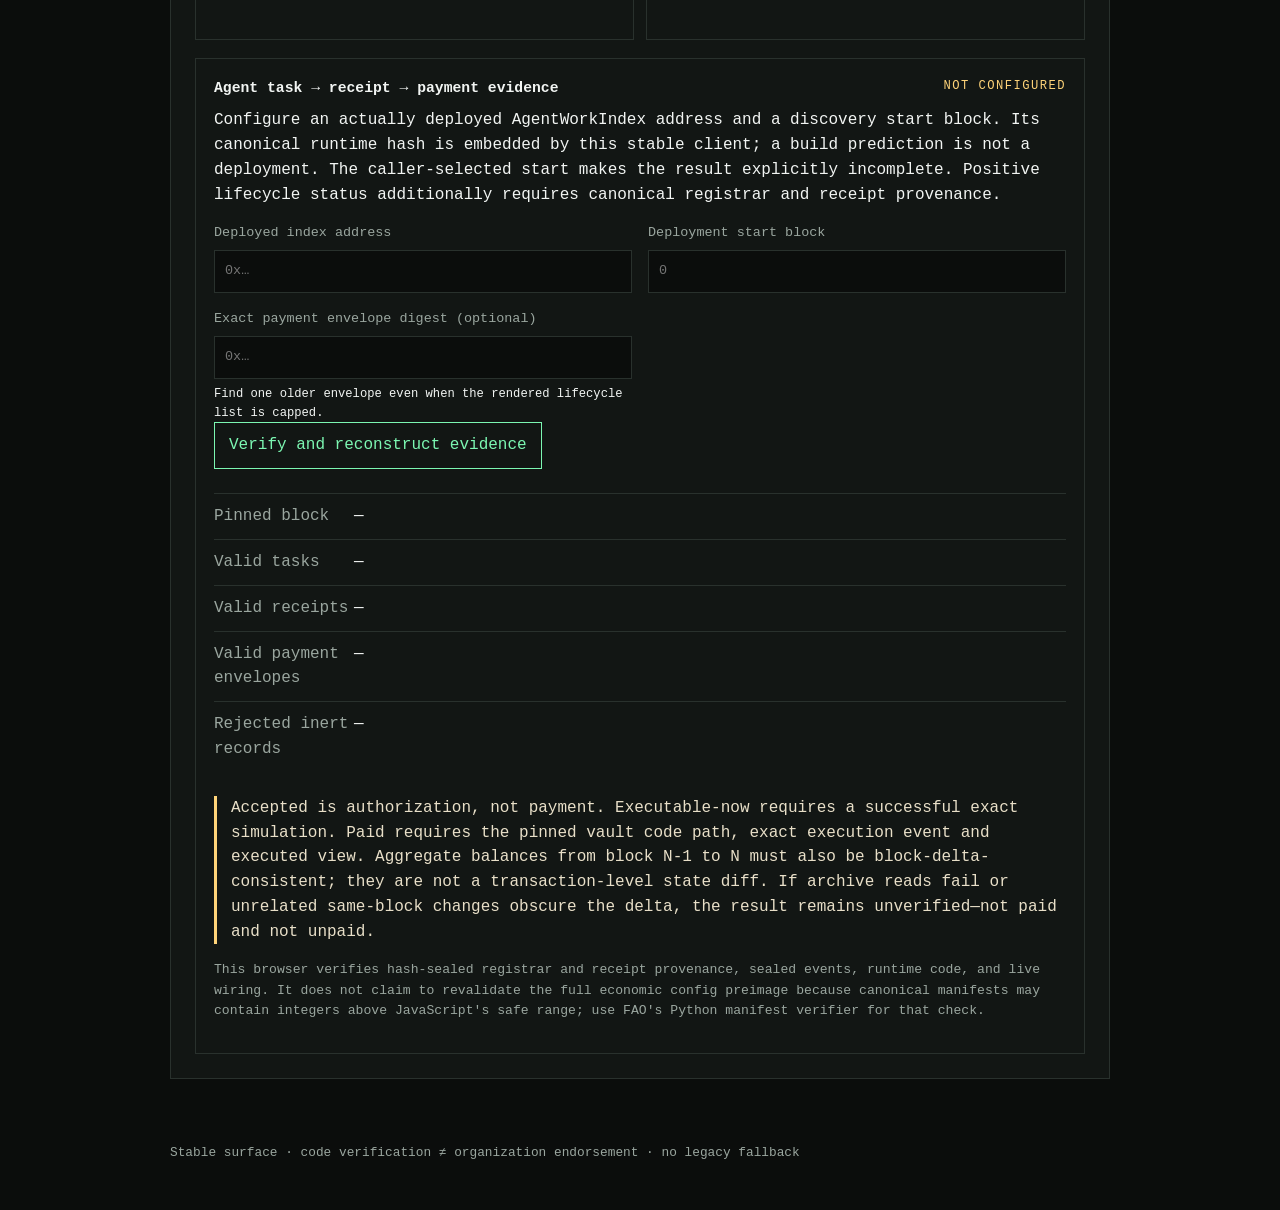
==== commit f75c8b98: "Harden agent payment evidence trust" ====
--- a/fao.html
+++ b/fao.html
@@ -345,9 +345,10 @@
         <form id="treasury-manifest-form" class="ragequit-card">
           <h3>Verify one active FAO treasury</h3>
           <p>
-            Paste the schema-v3 economic deployment manifest. The client checks the executor's
-            runtime hash and the vault ↔ executor ↔ gateway ↔ arbitration wiring before enabling a
-            planned transaction. This per-instance proof is separate from the shared registrar.
+            Paste the schema-v4 economic deployment manifest. The client checks the vault, gateway,
+            arbitration, and executor runtime hashes plus their wiring before enabling a planned
+            transaction. Positive agent-work lifecycle status additionally requires the shared
+            canonical registrar and receipt provenance below.
           </p>
           <label class="full">Economic deployment manifest JSON
             <textarea name="manifest" rows="6" spellcheck="false" required placeholder="{&quot;schemaVersion&quot;:3,…}"></textarea>
@@ -462,20 +463,22 @@
             <span id="agent-work-verification" class="status unverified">Not configured</span>
           </div>
           <p>
-            Configure an actually deployed, code-verified AgentWorkIndex. A build pin or predicted
-            CREATE2 address is not a deployment. The inspector reads finalized evidence through one
-            pinned Sepolia block and never holds a key or sends a transaction.
+            Configure an actually deployed AgentWorkIndex address and a discovery start block. Its
+            canonical runtime hash is embedded by this stable client; a build prediction is not a
+            deployment. The caller-selected start makes the result explicitly incomplete. Positive
+            lifecycle status additionally requires canonical registrar and receipt provenance.
           </p>
           <form id="agent-work-form">
             <div class="form-grid">
               <label>Deployed index address
                 <input name="address" autocomplete="off" required placeholder="0x…">
               </label>
-              <label>Runtime Keccak-256
-                <input name="runtimeCodeKeccak256" autocomplete="off" required placeholder="0x…">
-              </label>
               <label>Deployment start block
                 <input name="startBlock" inputmode="numeric" pattern="[0-9]+" required placeholder="0">
+              </label>
+              <label>Exact payment envelope digest (optional)
+                <input name="lookupDigest" autocomplete="off" placeholder="0x…">
+                <span>Find one older envelope even when the rendered lifecycle list is capped.</span>
               </label>
             </div>
             <button type="submit">Verify and reconstruct evidence</button>
@@ -484,16 +487,22 @@
             <div><dt>Pinned block</dt><dd id="agent-work-block">—</dd></div>
             <div><dt>Valid tasks</dt><dd id="agent-work-task-count">—</dd></div>
             <div><dt>Valid receipts</dt><dd id="agent-work-receipt-count">—</dd></div>
-            <div><dt>Valid payments</dt><dd id="agent-work-payment-count">—</dd></div>
+            <div><dt>Valid payment envelopes</dt><dd id="agent-work-payment-count">—</dd></div>
             <div><dt>Rejected inert records</dt><dd id="agent-work-rejected-count">—</dd></div>
           </dl>
           <p id="agent-work-status" class="message" role="status" aria-live="polite"></p>
           <p class="notice">
             Accepted is authorization, not payment. Executable-now requires a successful exact
-            simulation. Paid requires the exact execution event and exact executor decrease plus
-            recipient increase across that execution block. If archive reads fail or unrelated
-            same-block balance changes obscure those deltas, the result remains unverified—not paid
-            and not unpaid.
+            simulation. Paid requires the pinned vault code path, exact execution event and executed
+            view. Aggregate balances from block N-1 to N must also be block-delta-consistent; they
+            are not a transaction-level state diff. If archive reads fail or unrelated same-block
+            changes obscure the delta, the result remains unverified—not paid and not unpaid.
+          </p>
+          <p class="details">
+            This browser verifies hash-sealed registrar and receipt provenance, sealed events,
+            runtime code, and live wiring. It does not claim to revalidate the full economic config
+            preimage because canonical manifests may contain integers above JavaScript's safe range;
+            use FAO's Python manifest verifier for that check.
           </p>
           <div id="agent-work-results" hidden>
             <h4>Tasks and receipts</h4>
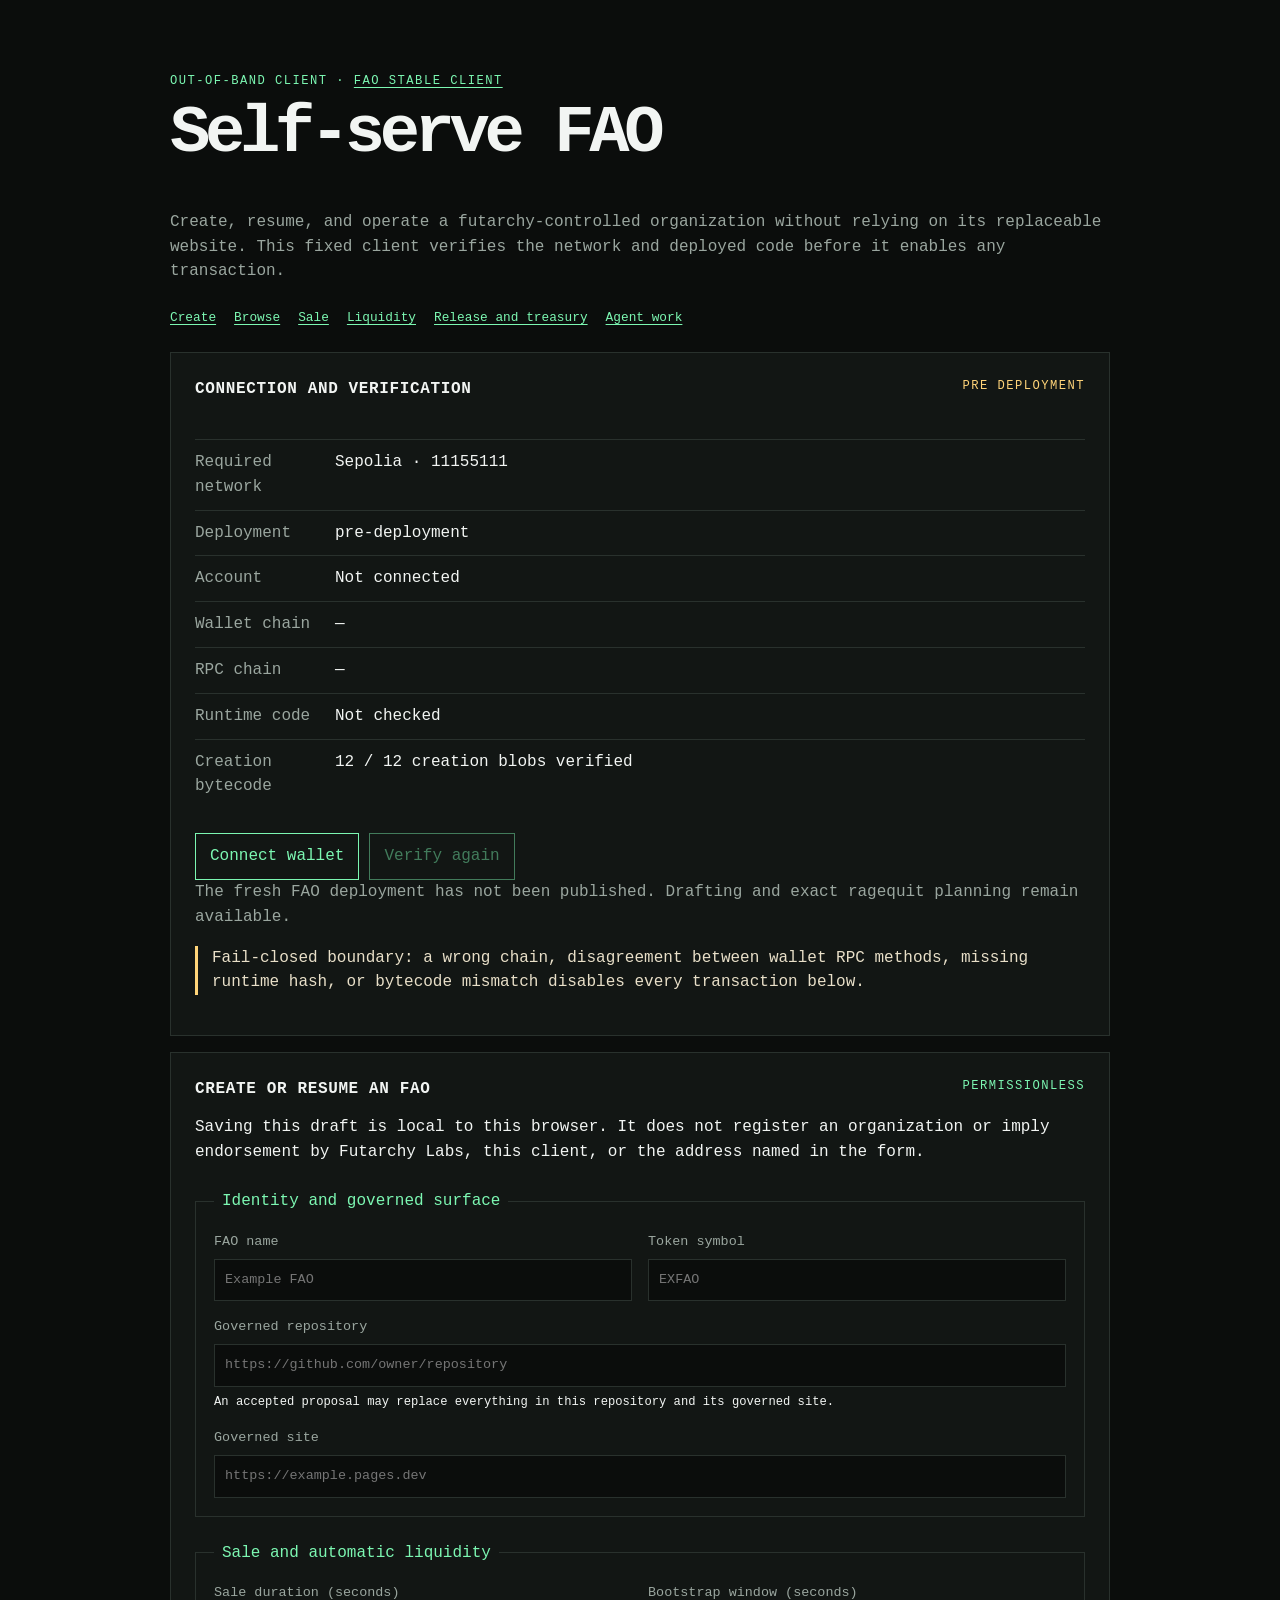
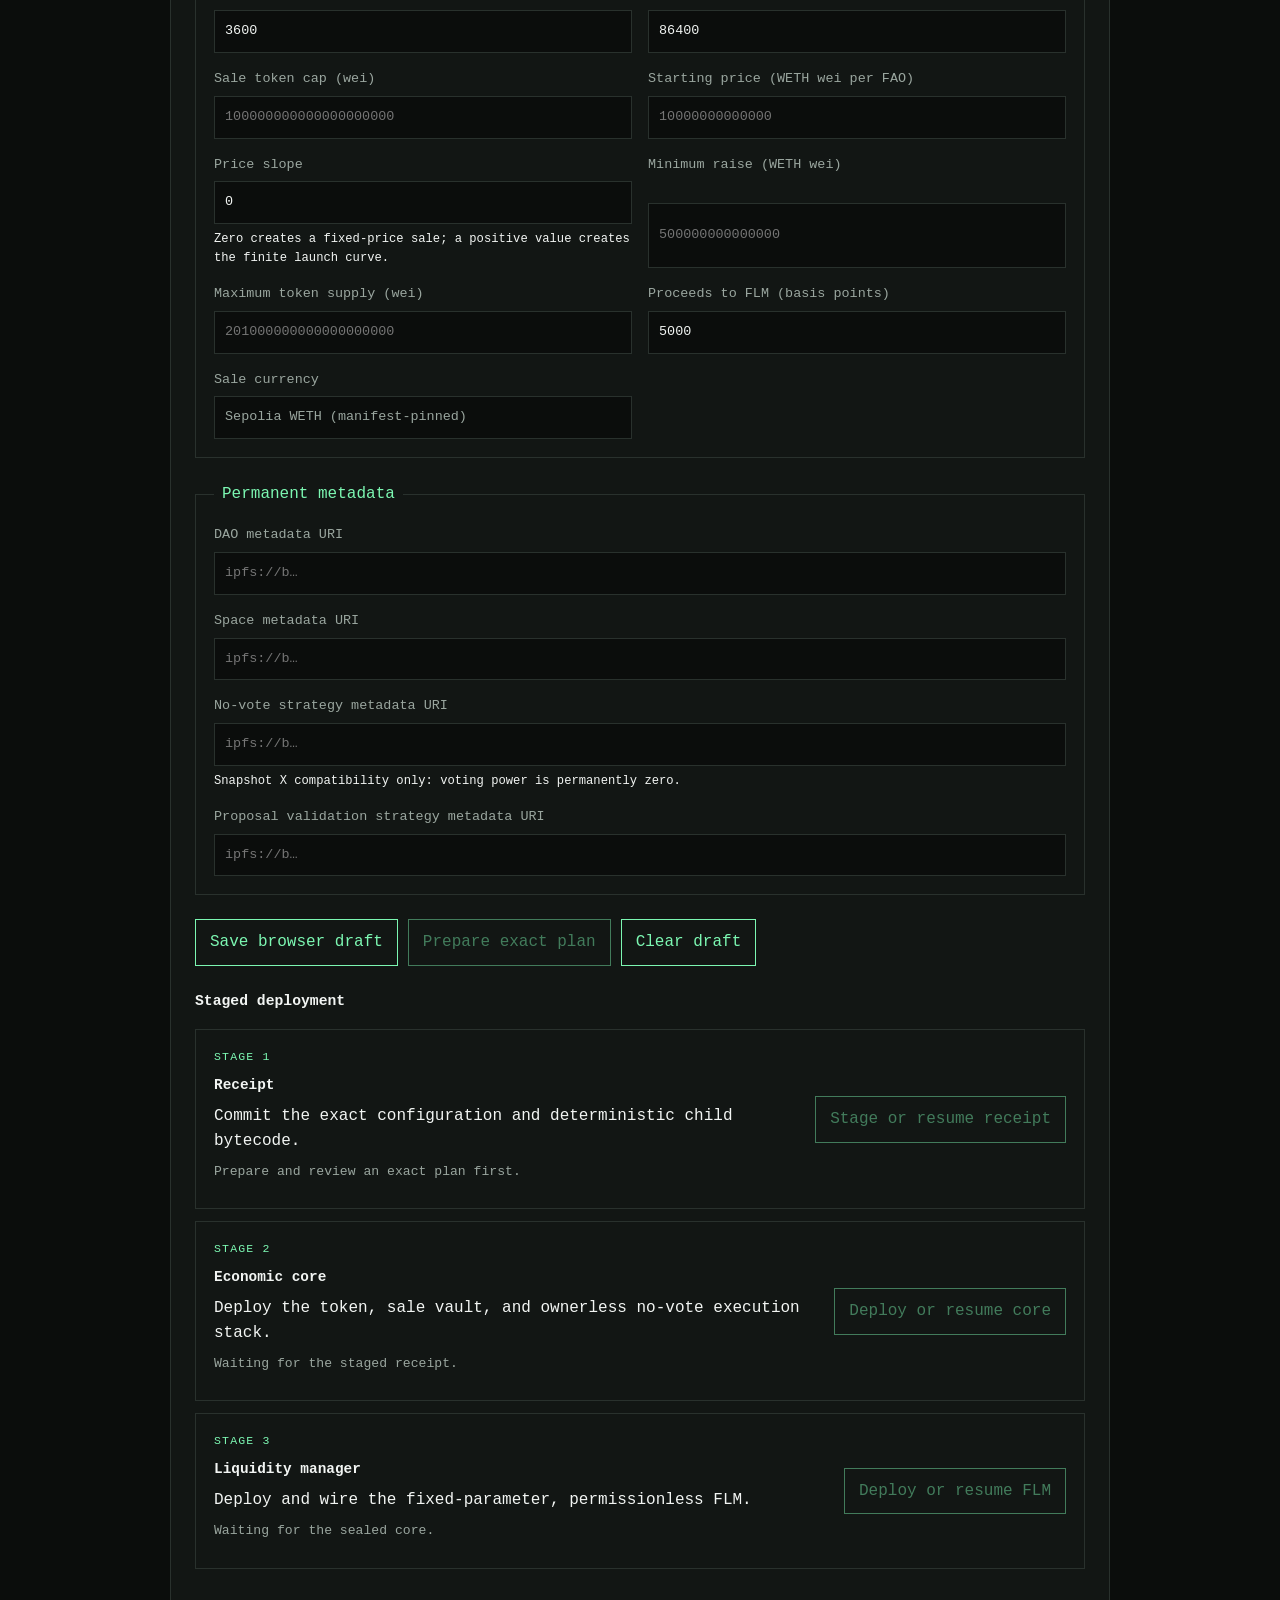
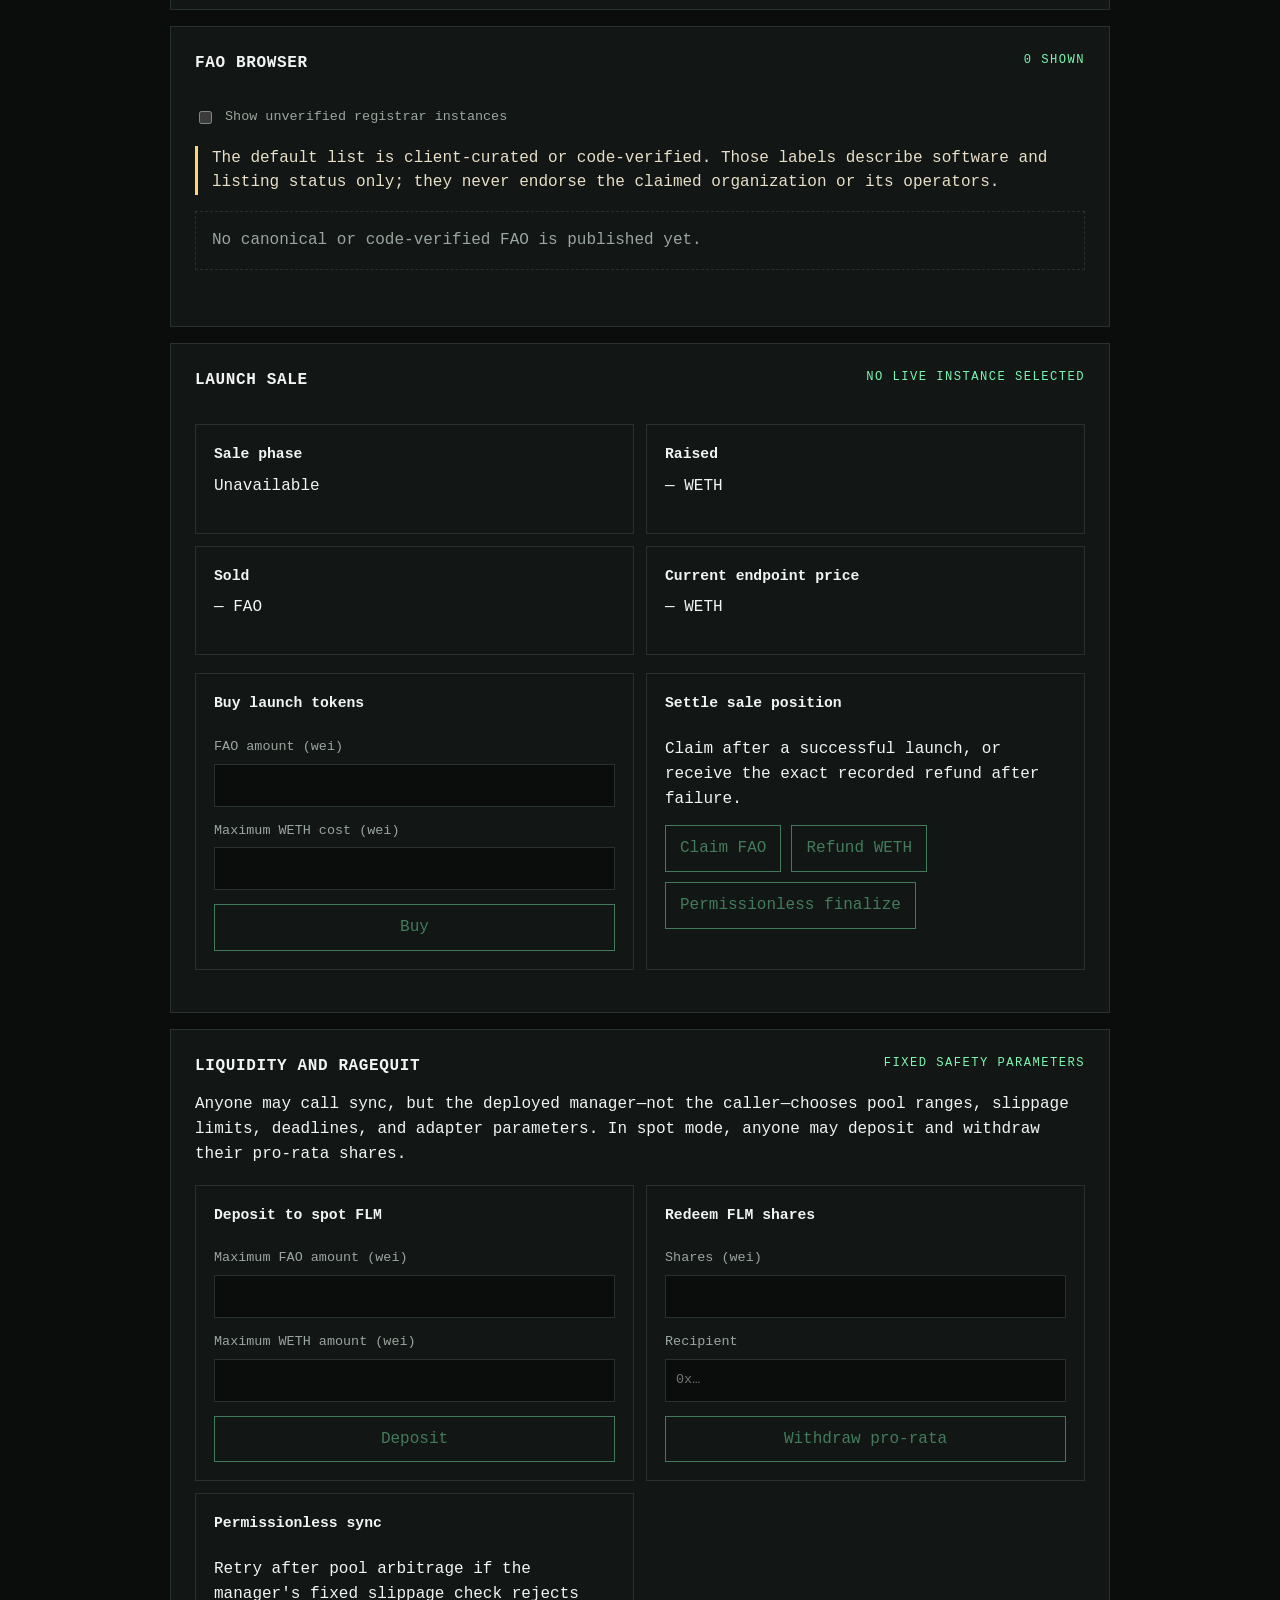
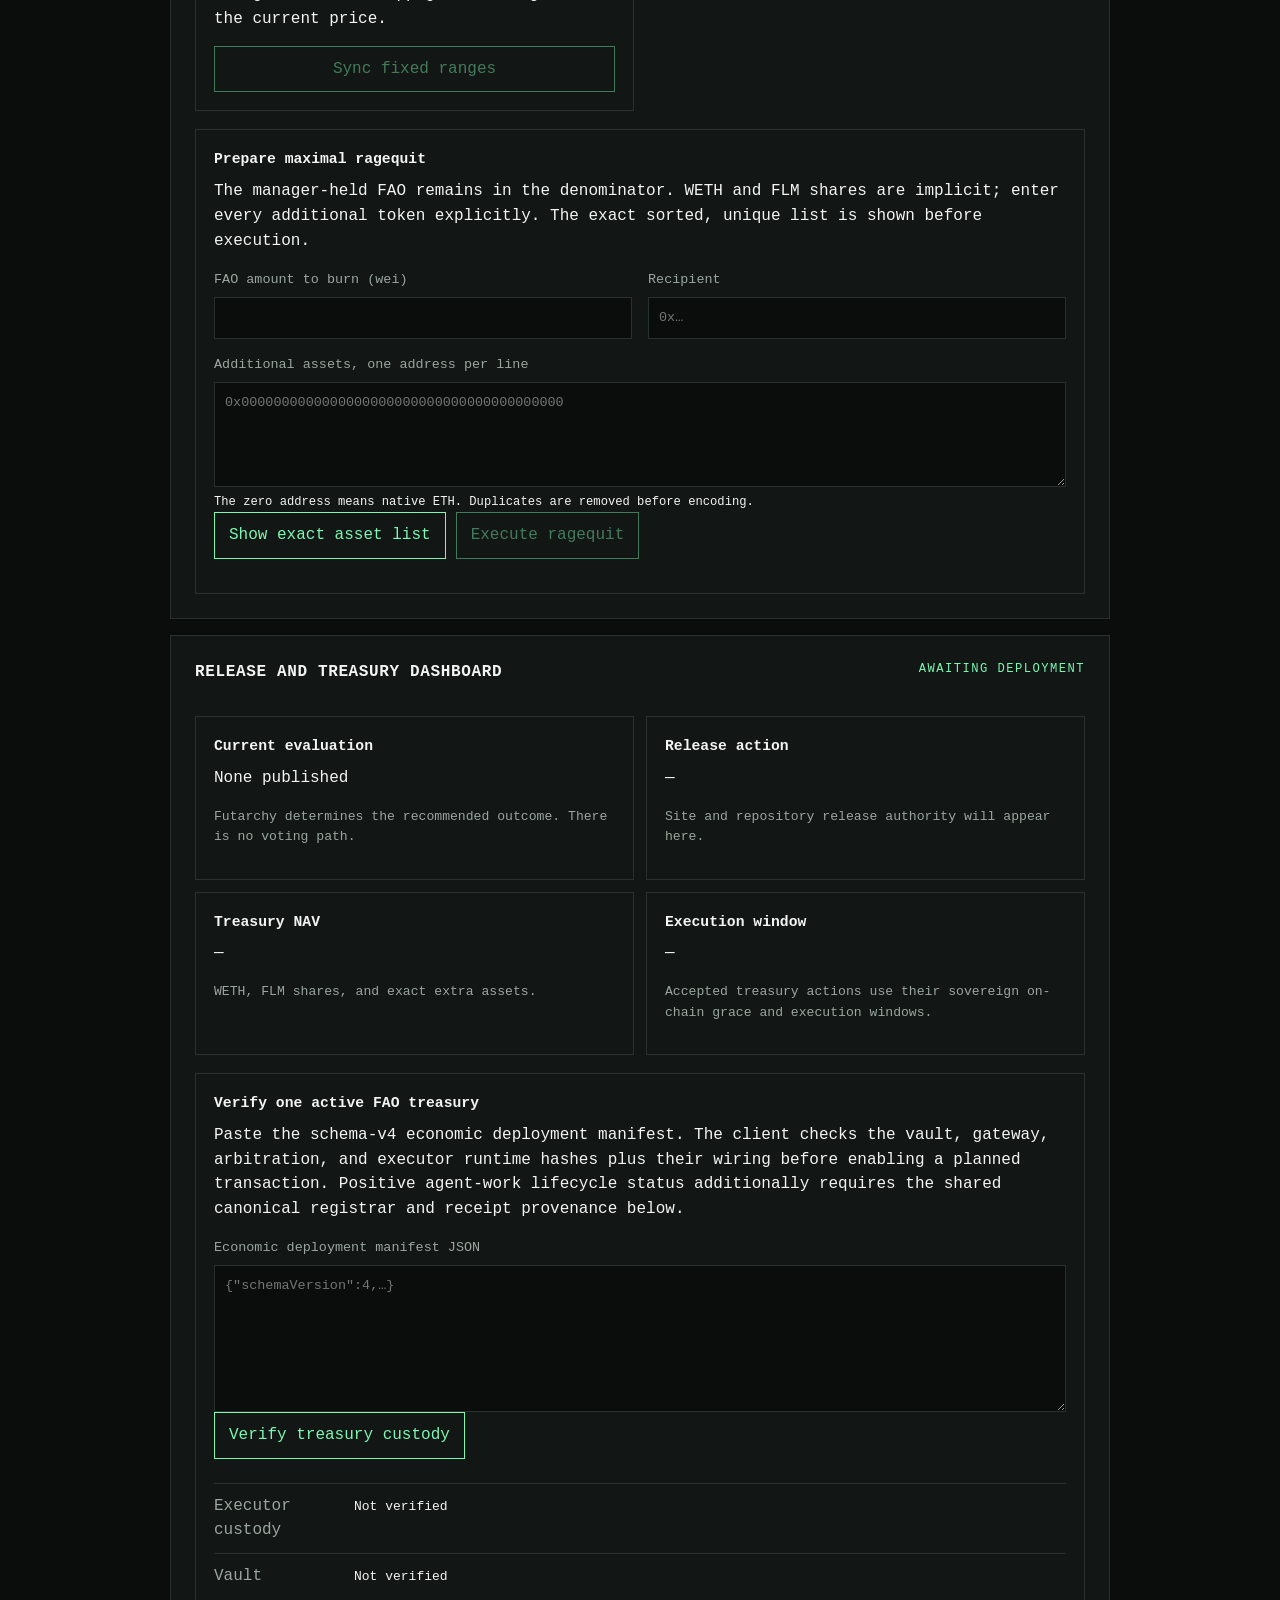
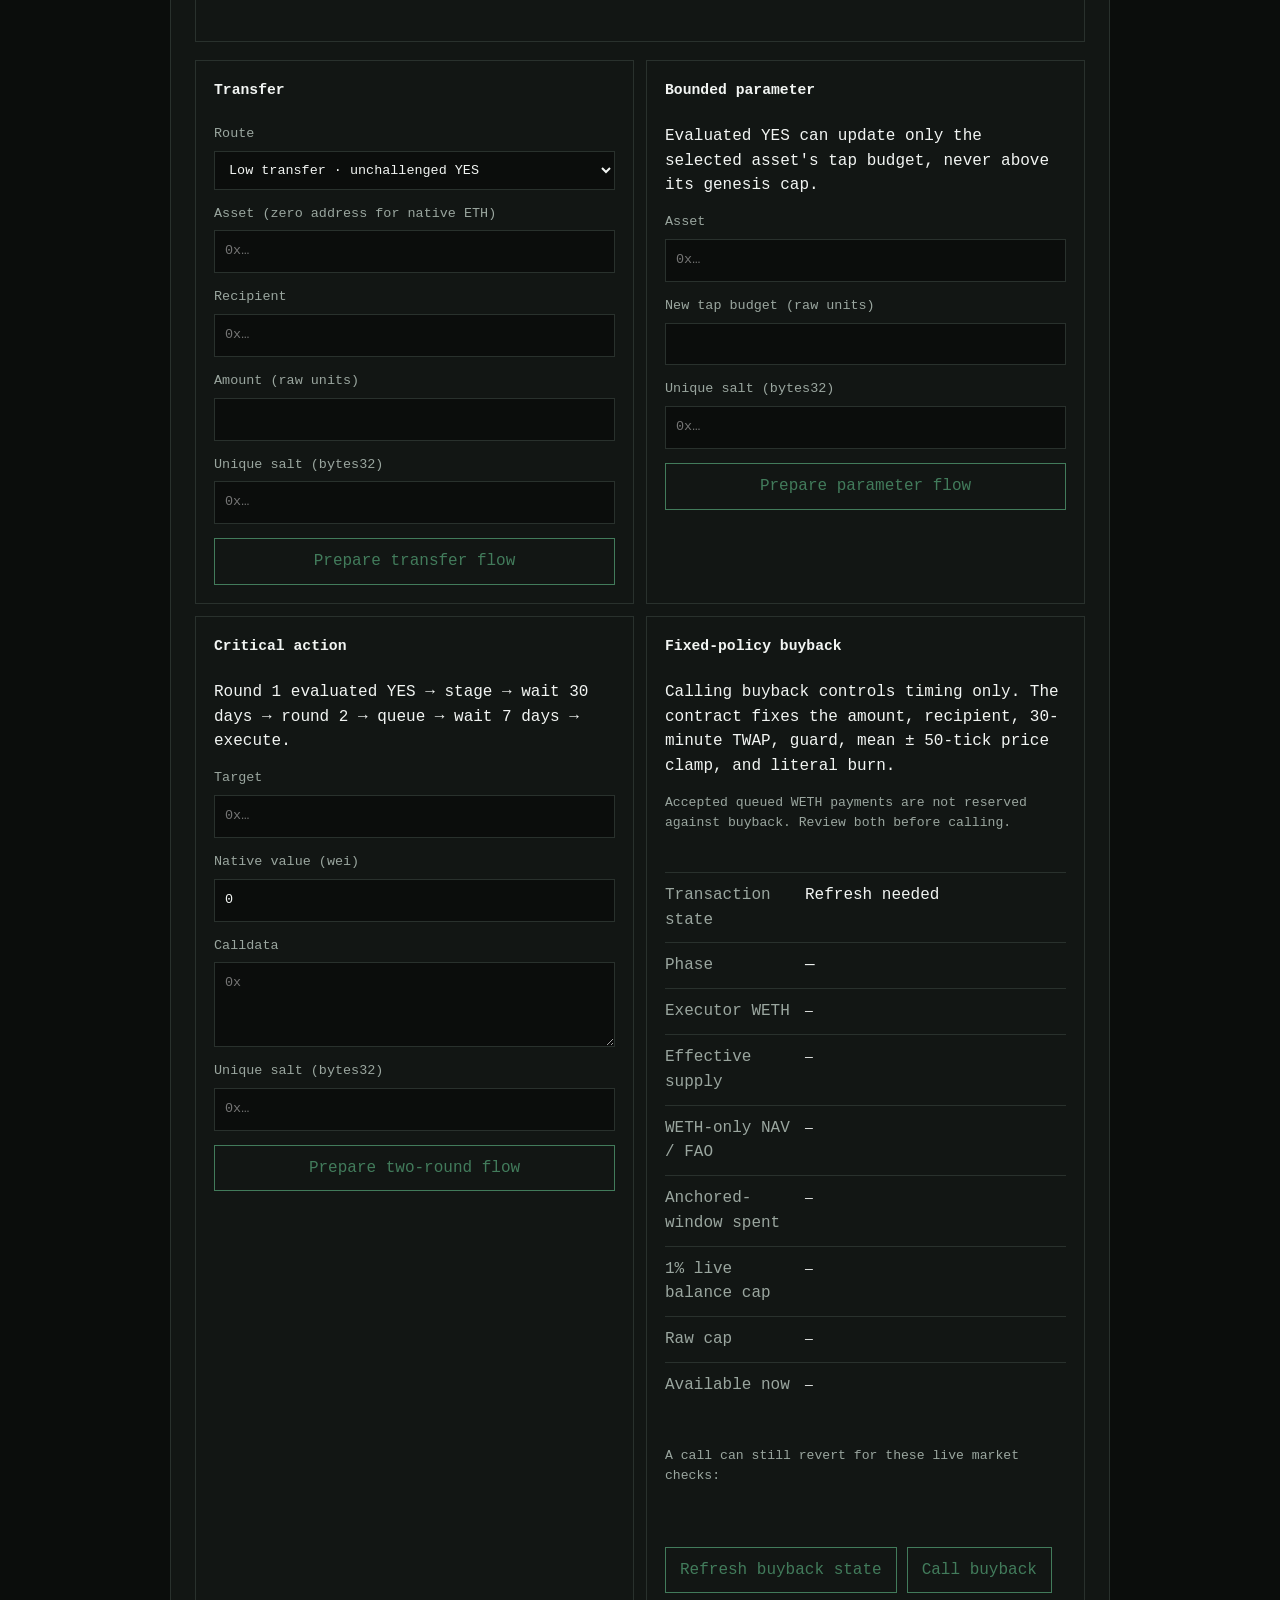
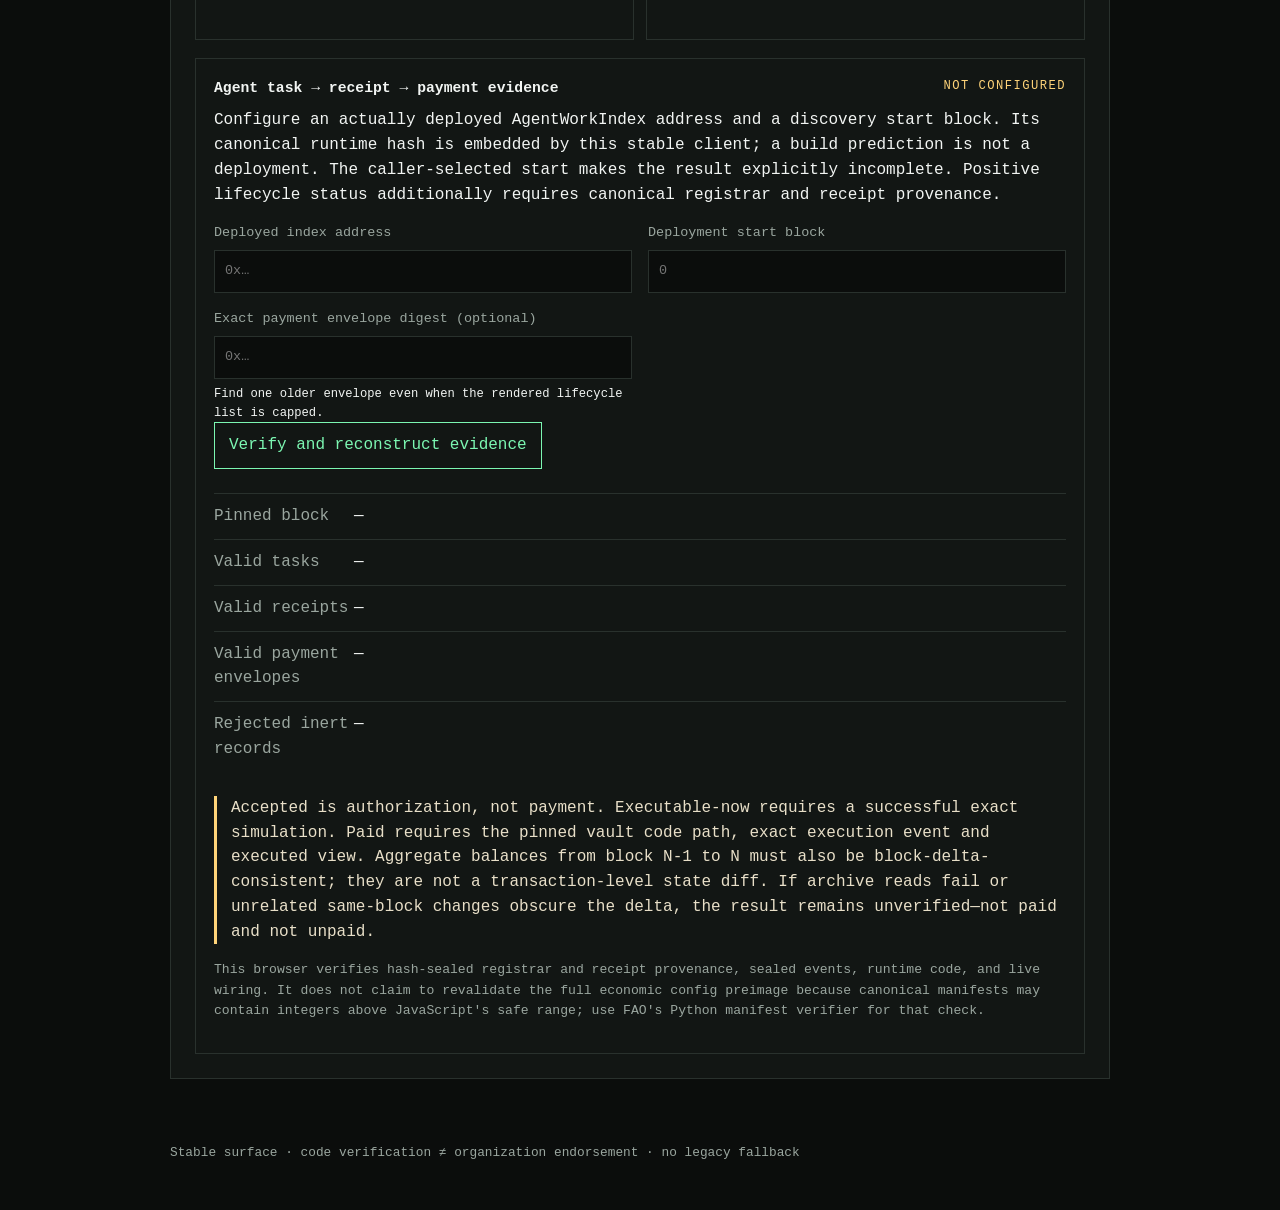
==== commit e661e81d: "Fail closed on stale agent evidence" ====
--- a/fao.html
+++ b/fao.html
@@ -351,7 +351,7 @@
             canonical registrar and receipt provenance below.
           </p>
           <label class="full">Economic deployment manifest JSON
-            <textarea name="manifest" rows="6" spellcheck="false" required placeholder="{&quot;schemaVersion&quot;:3,…}"></textarea>
+            <textarea name="manifest" rows="6" spellcheck="false" required placeholder="{&quot;schemaVersion&quot;:4,…}"></textarea>
           </label>
           <button type="submit">Verify treasury custody</button>
           <dl>
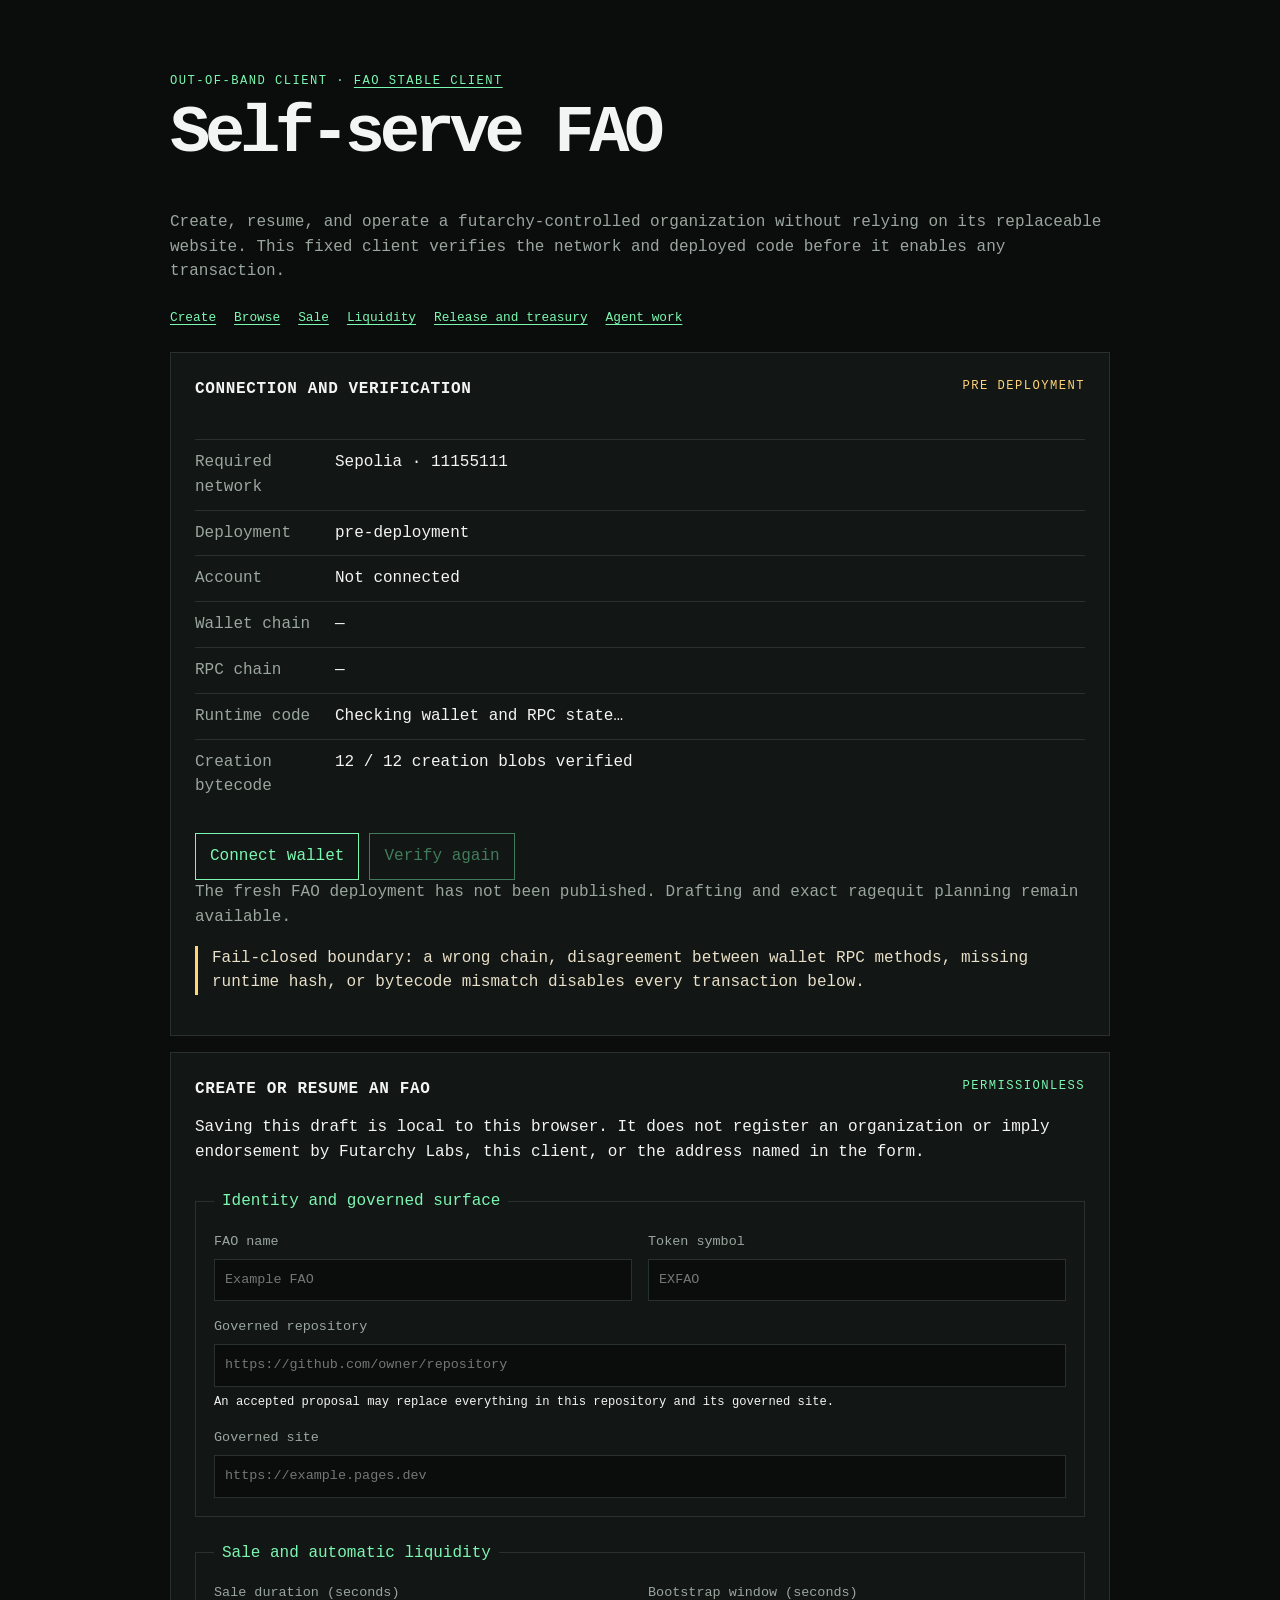
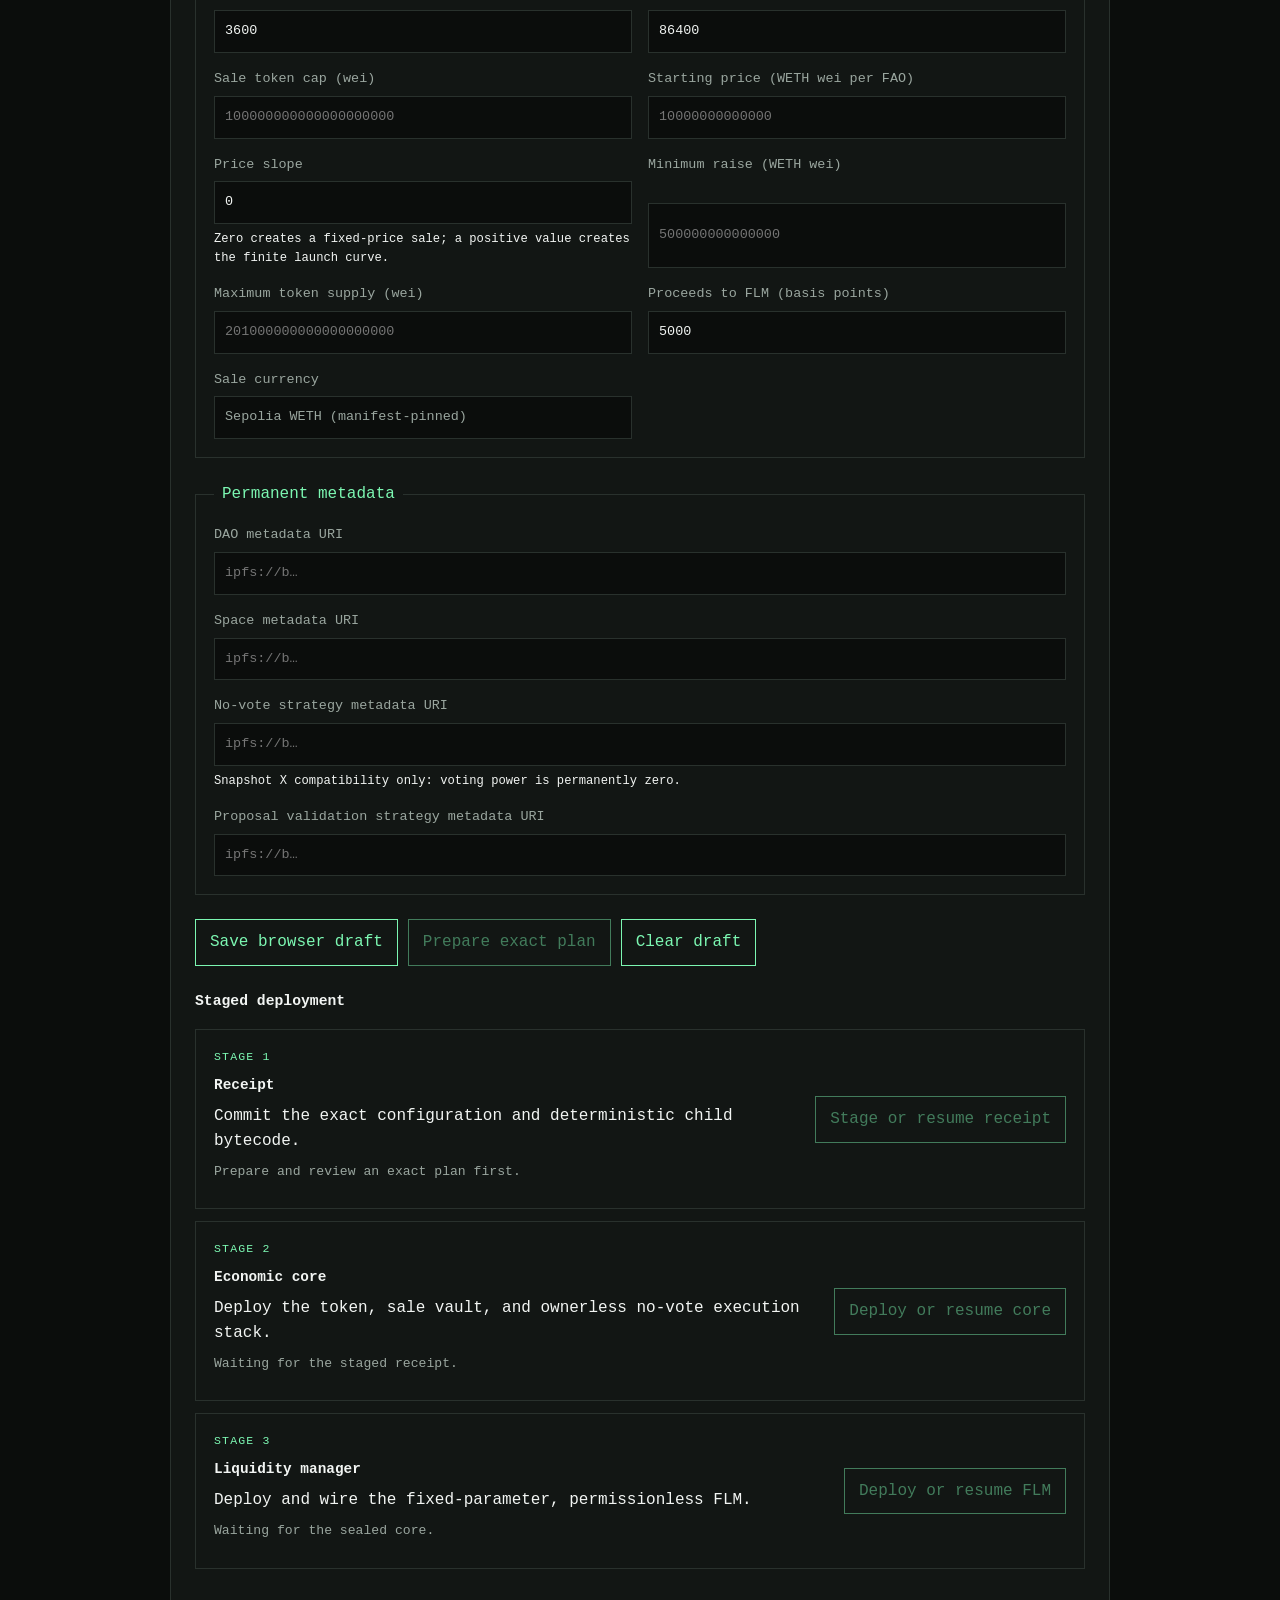
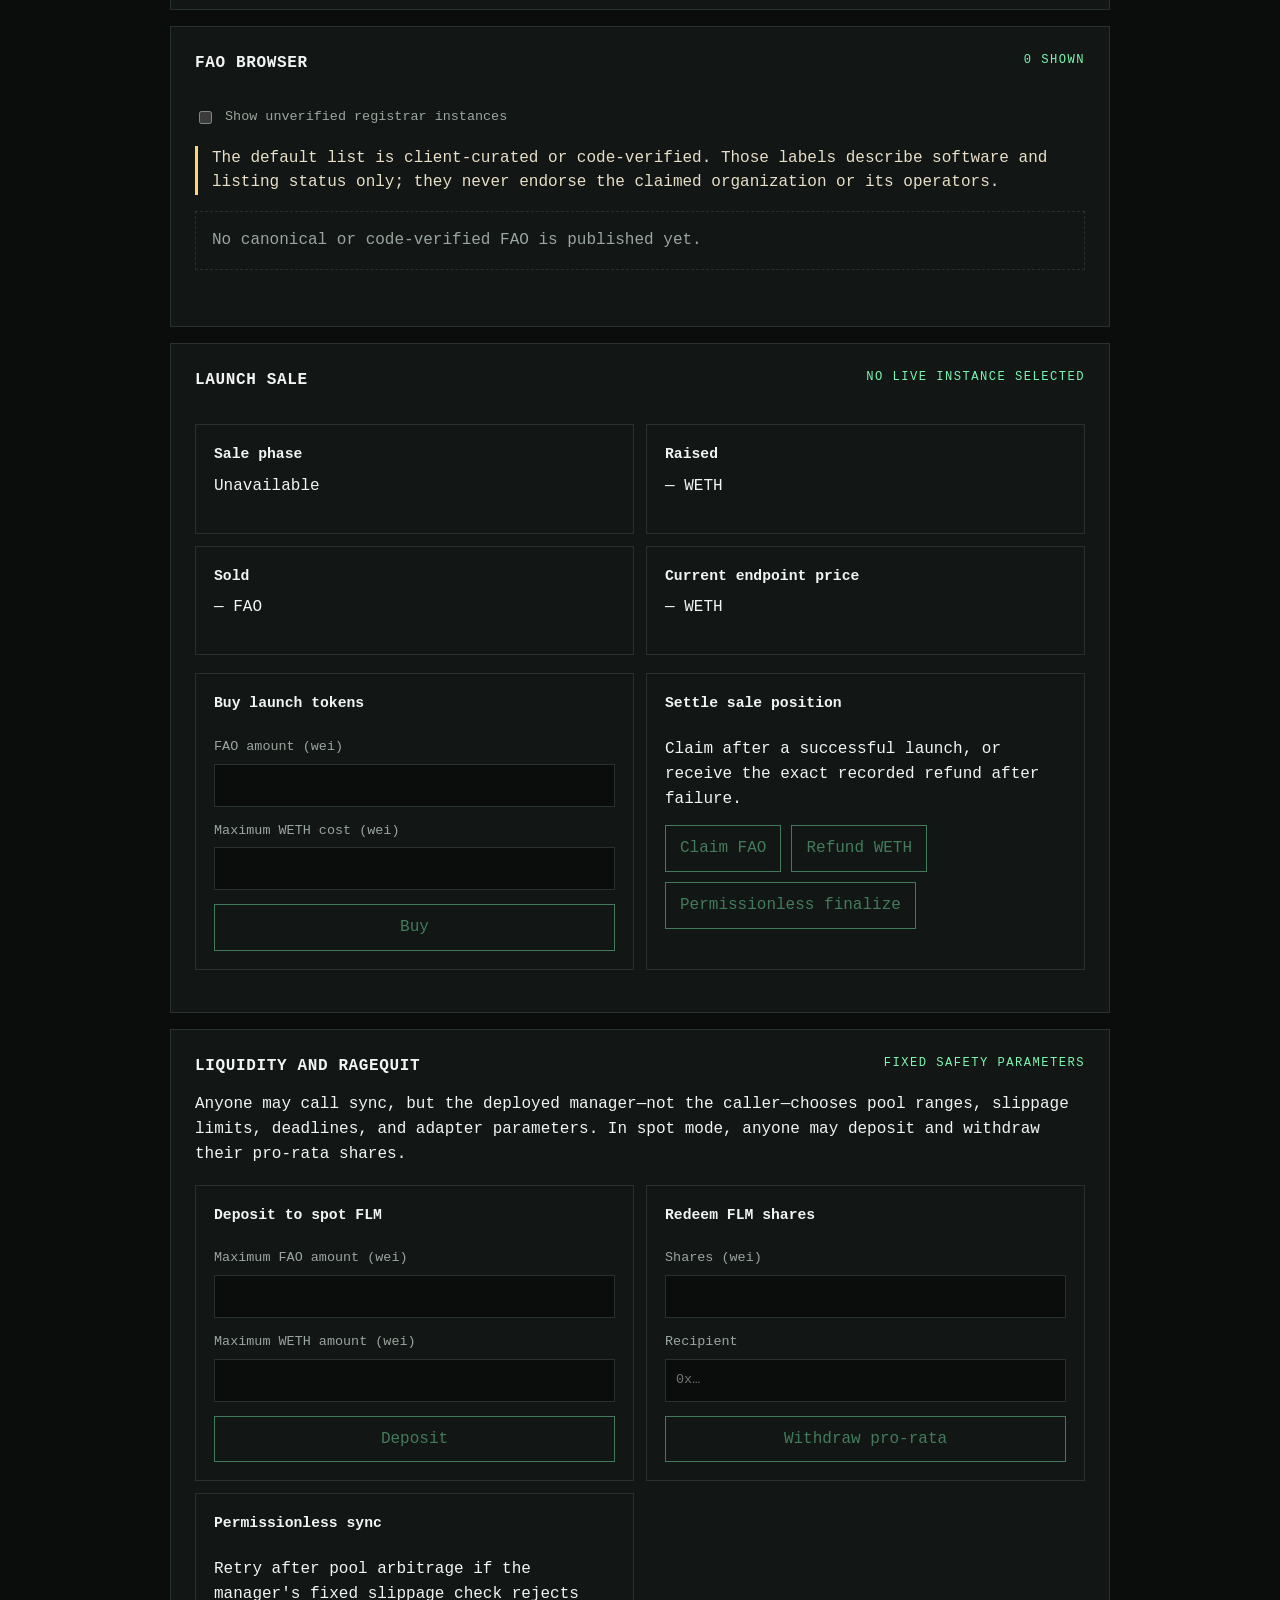
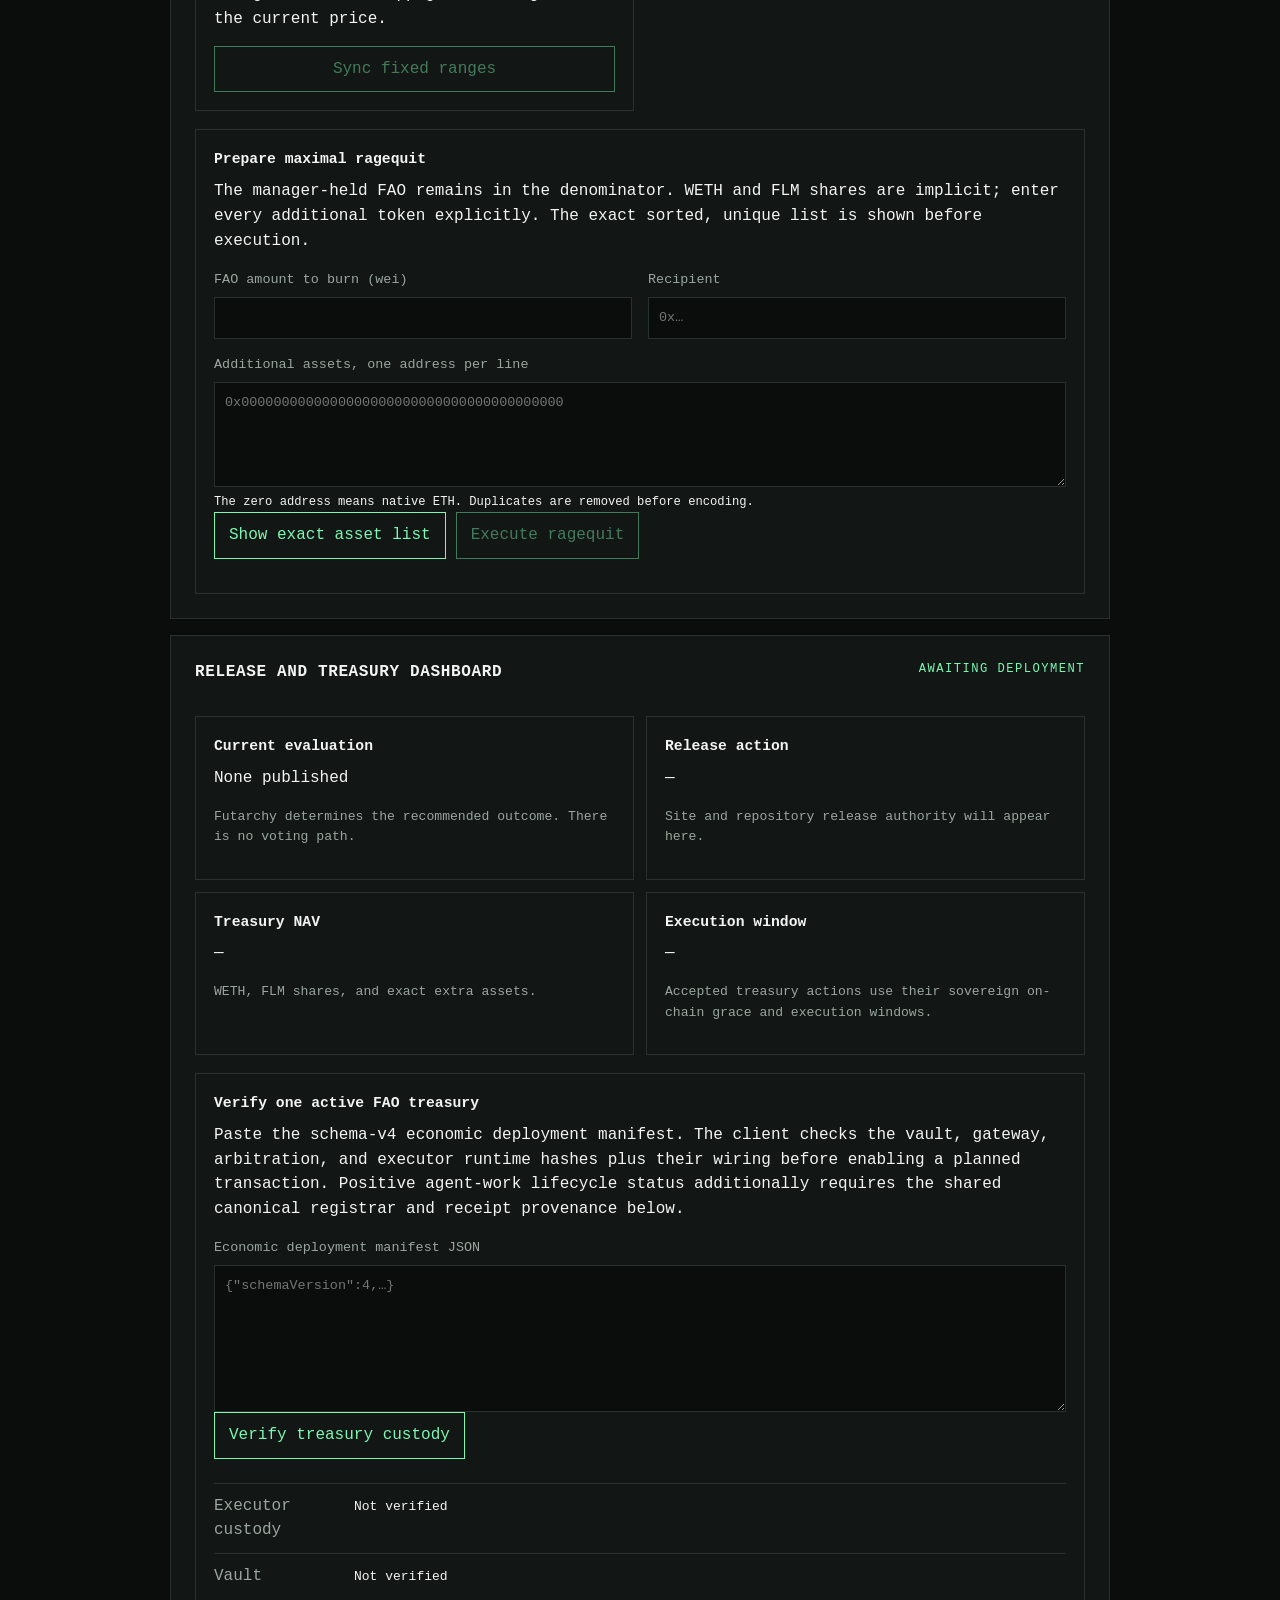
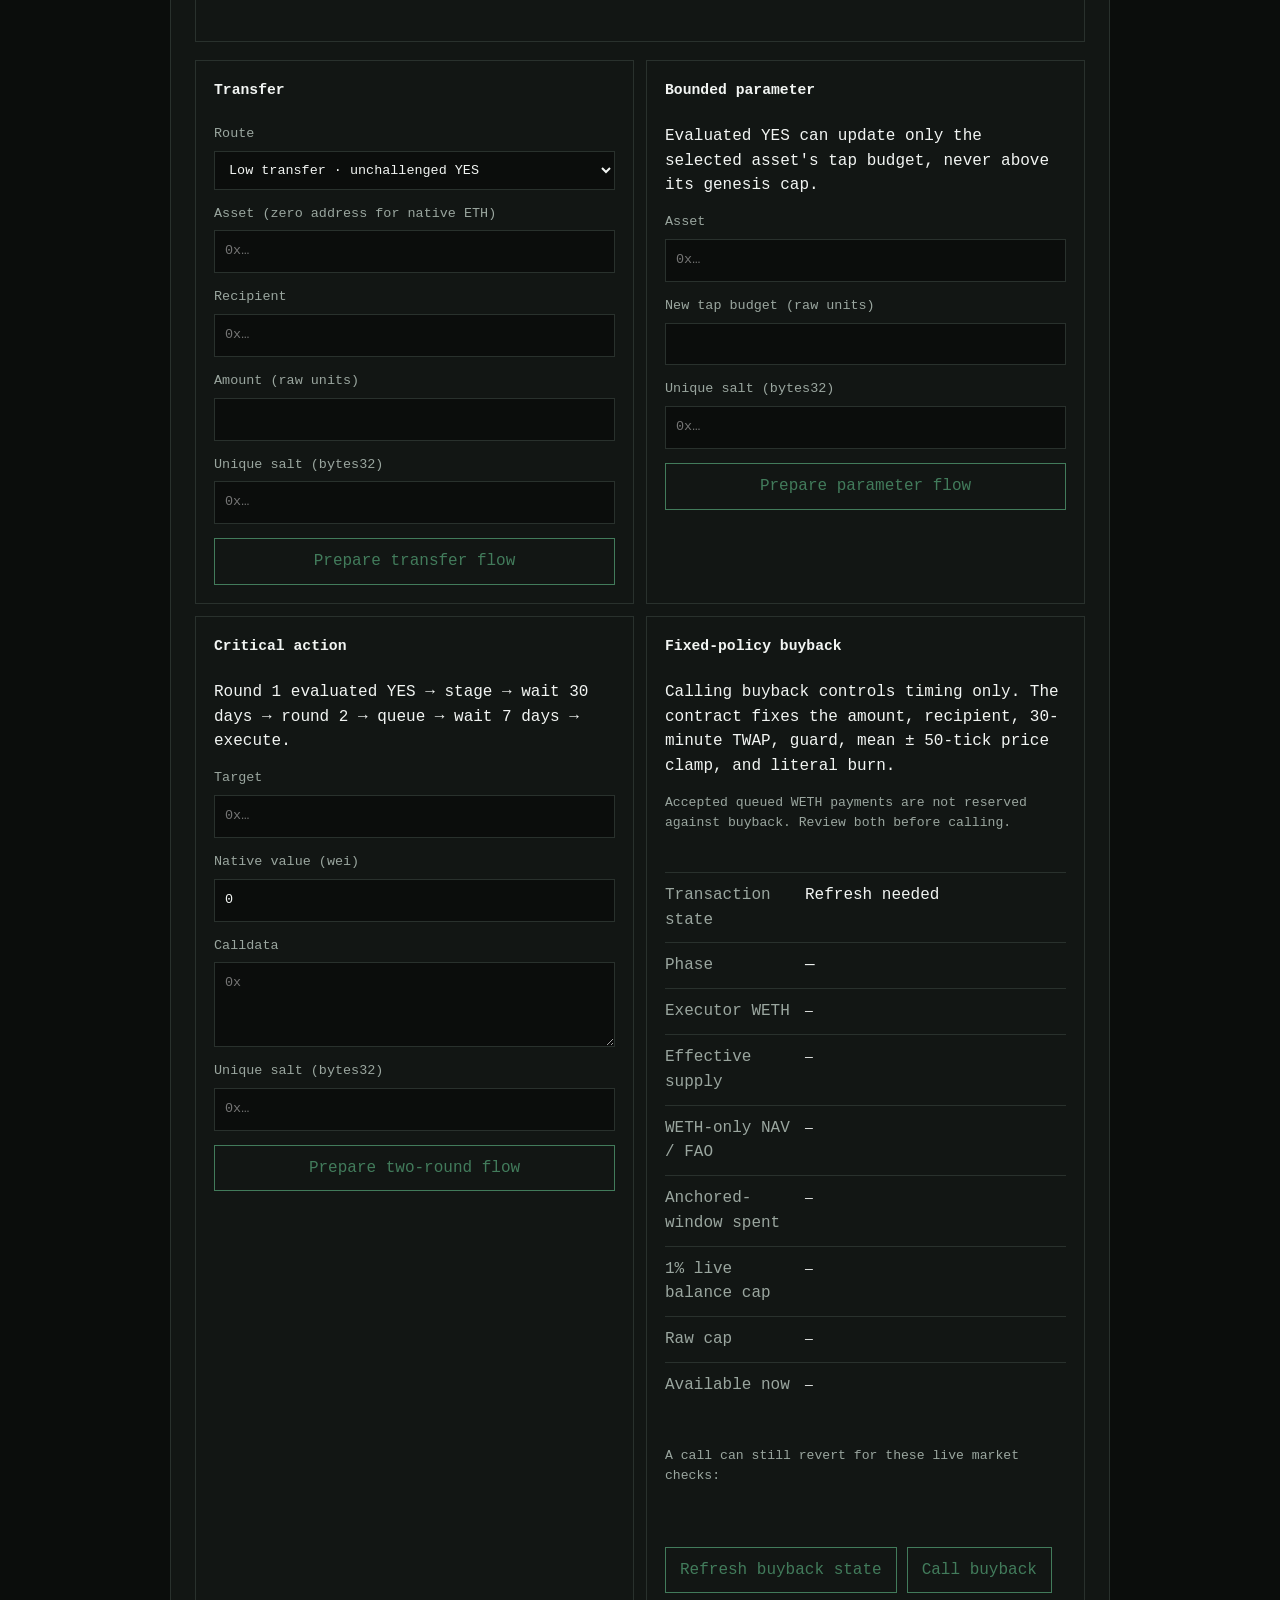
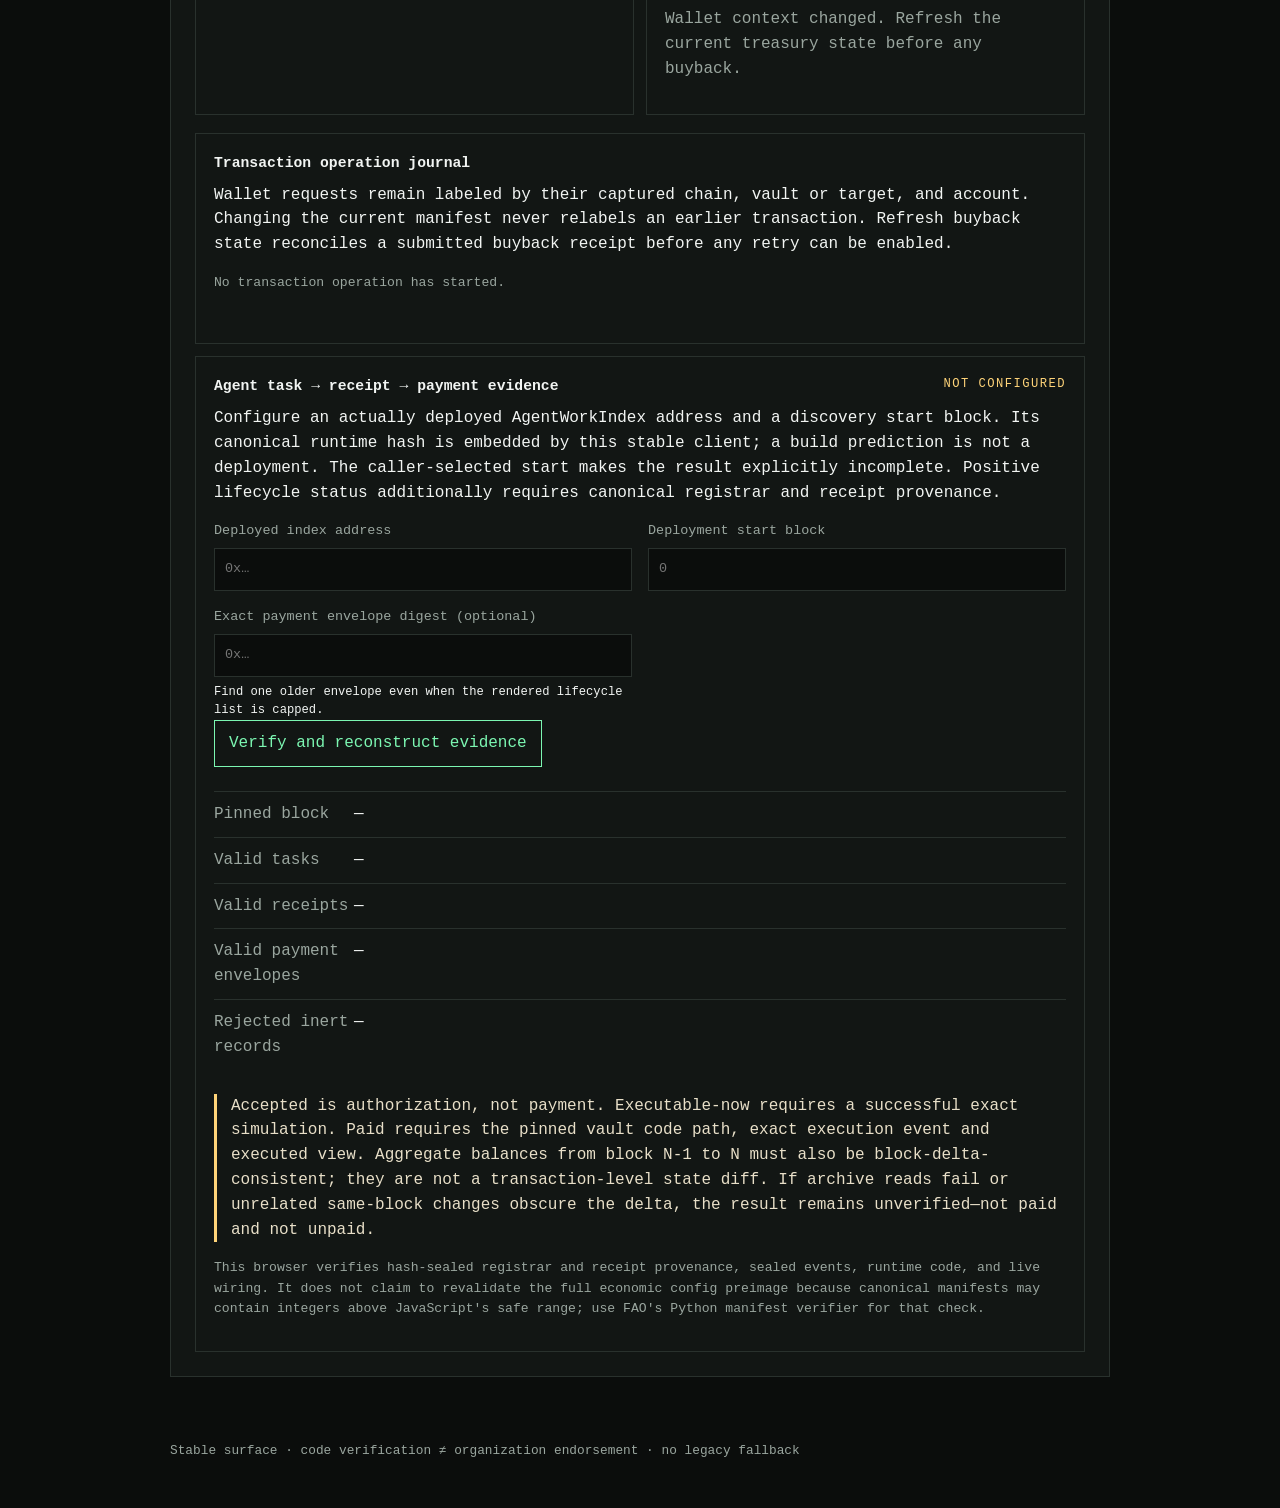
==== commit 45a60bf0: "Track submitted transaction truth" ====
--- a/fao.html
+++ b/fao.html
@@ -456,6 +456,17 @@
           <p>Assets stay in the verified executor; callers submit policy-bound actions to the gateway and vault.</p>
           <ol id="treasury-steps" class="stage-list"></ol>
         </div>
+
+        <article class="ragequit-card" aria-labelledby="operation-journal-heading">
+          <h3 id="operation-journal-heading">Transaction operation journal</h3>
+          <p>
+            Wallet requests remain labeled by their captured chain, vault or target, and account.
+            Changing the current manifest never relabels an earlier transaction. Refresh buyback
+            state reconciles a submitted buyback receipt before any retry can be enabled.
+          </p>
+          <p id="operation-journal-empty" class="details">No transaction operation has started.</p>
+          <ol id="operation-journal" class="stage-list" aria-live="polite"></ol>
+        </article>
 
         <article id="agent-work" class="ragequit-card" aria-labelledby="agent-work-heading">
           <div class="section-heading">
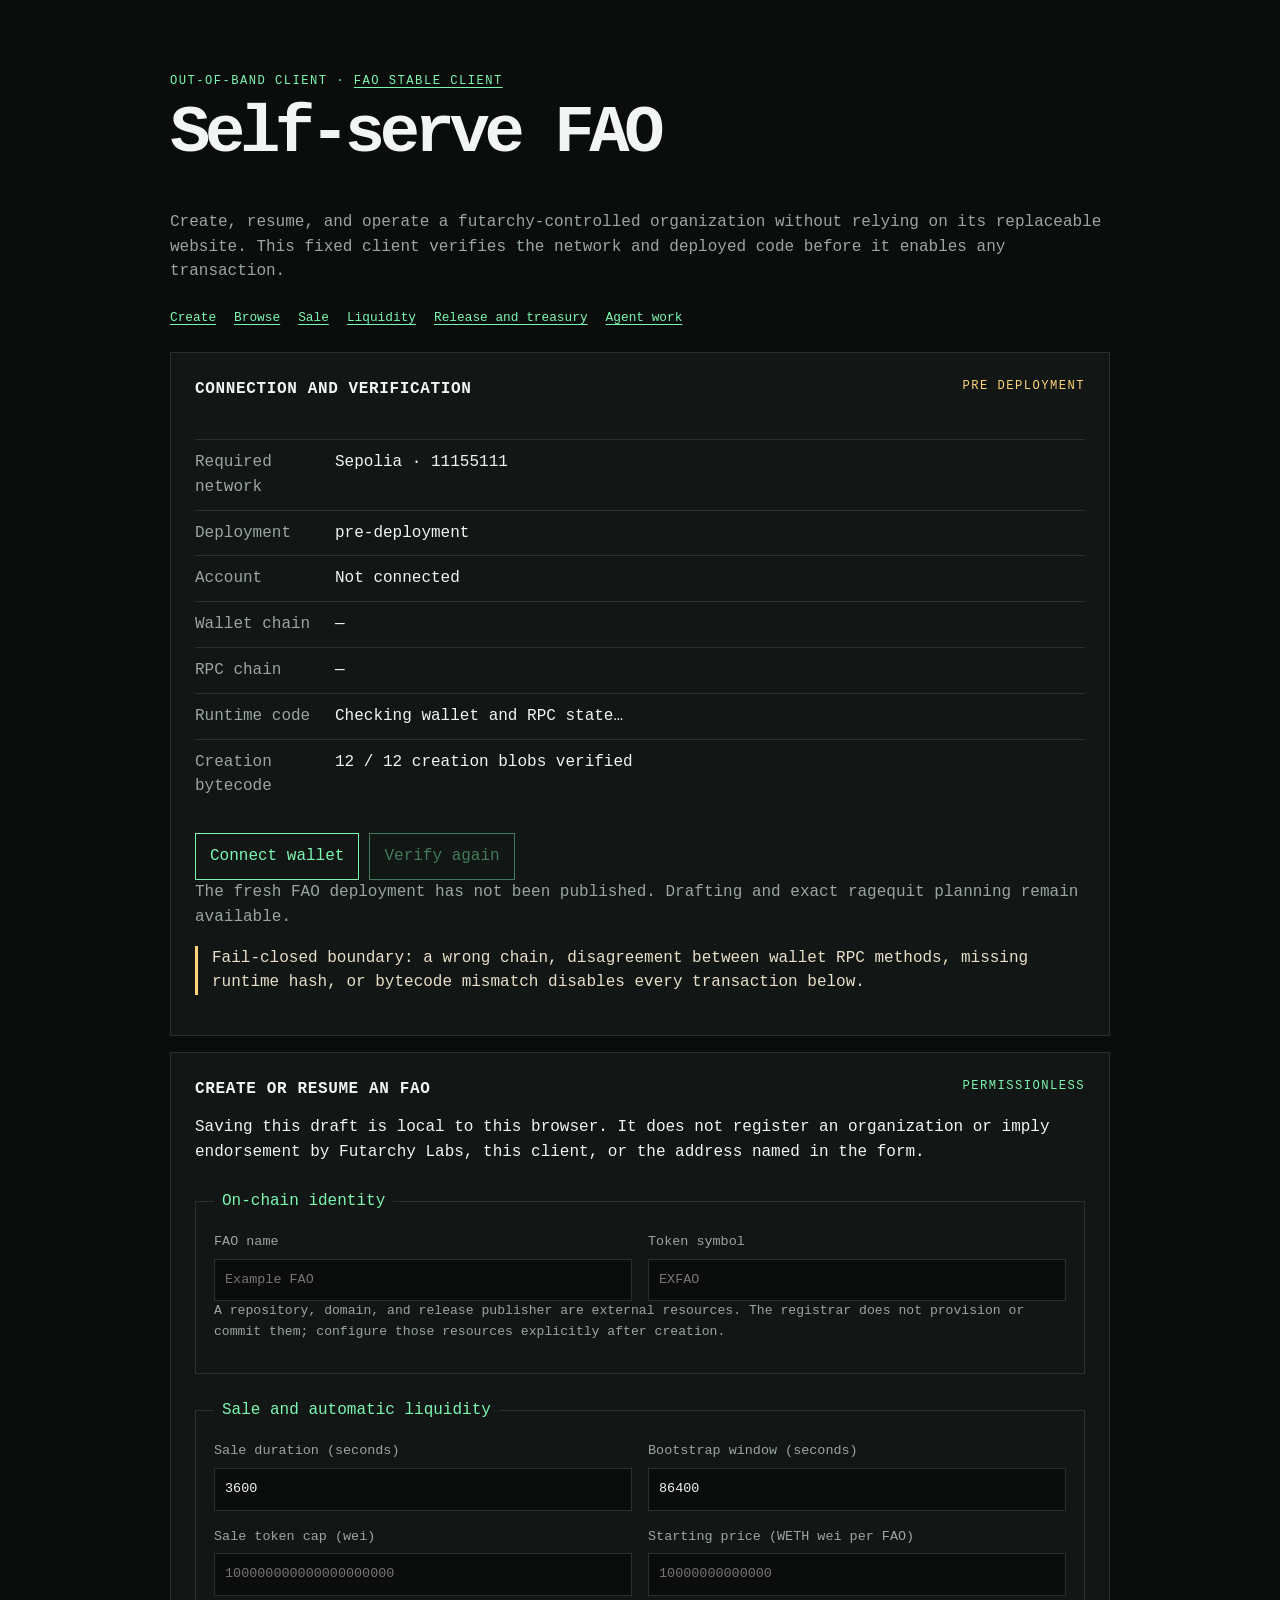
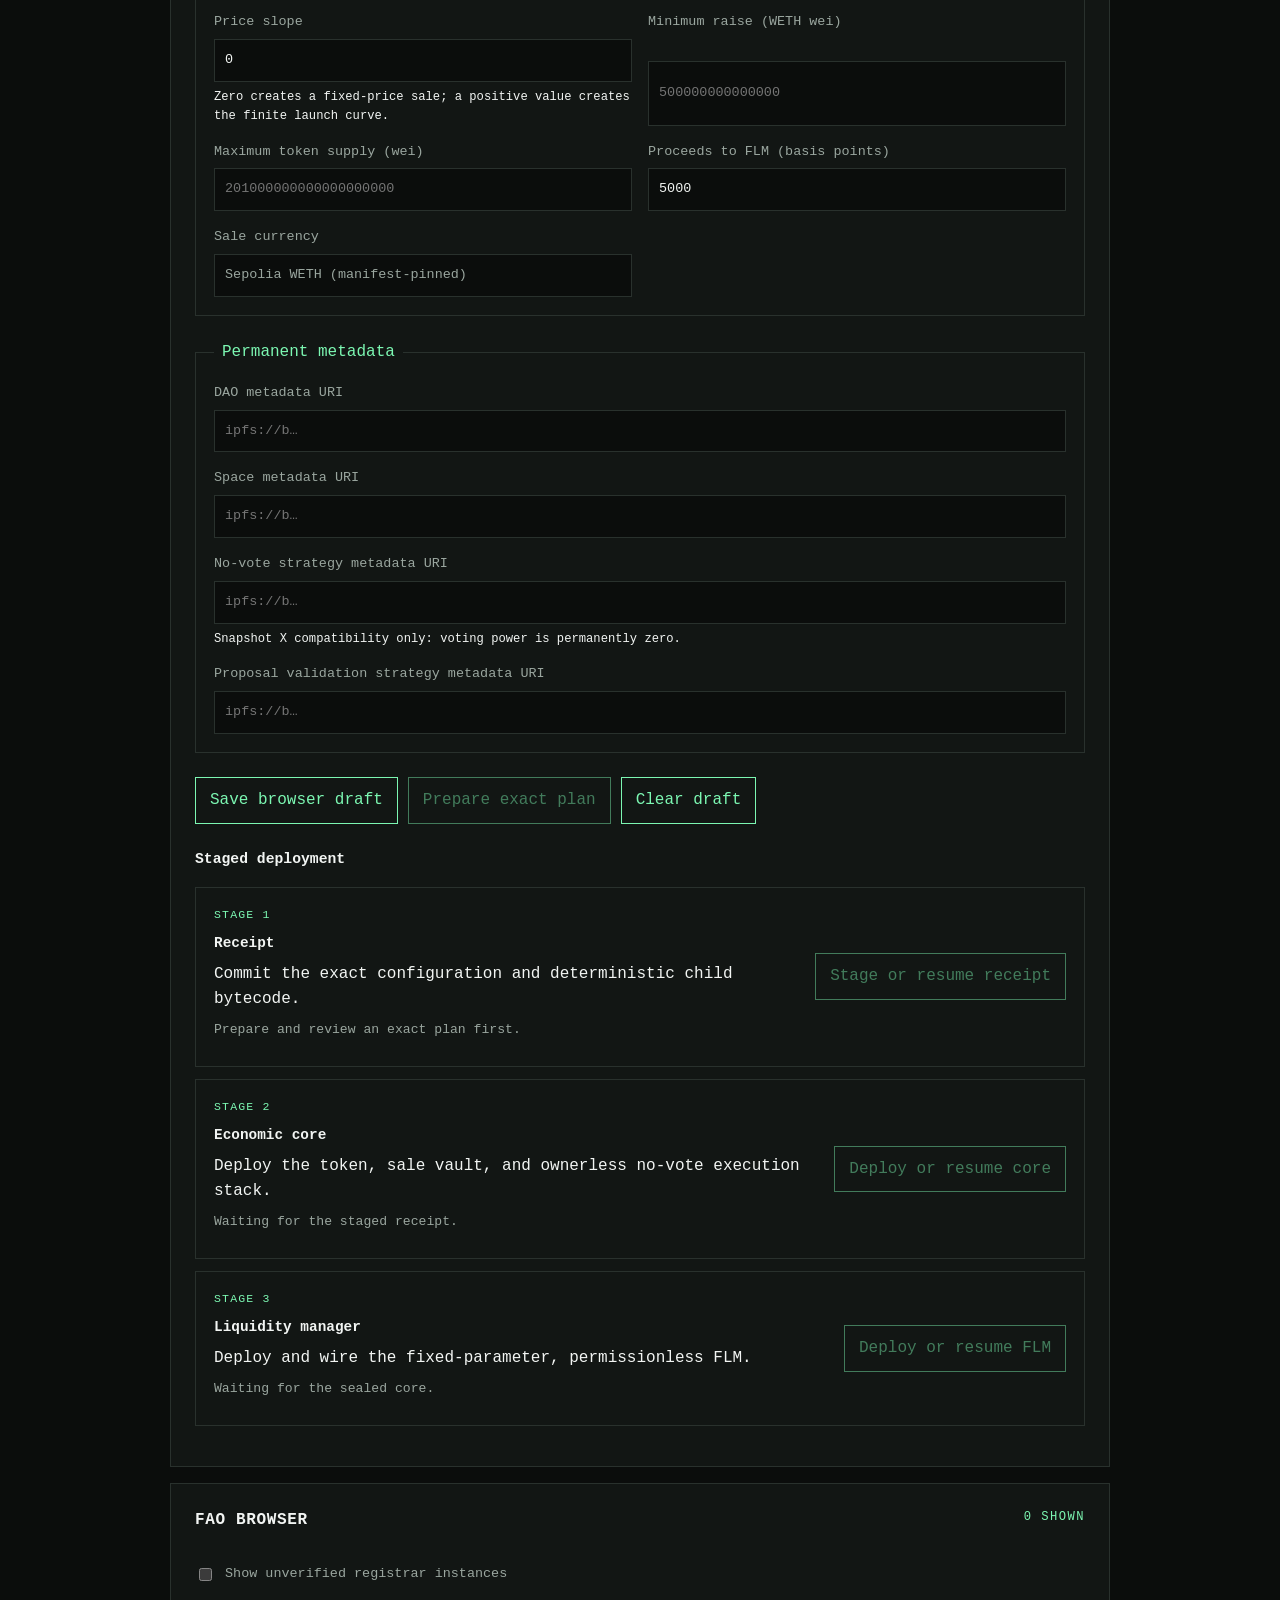
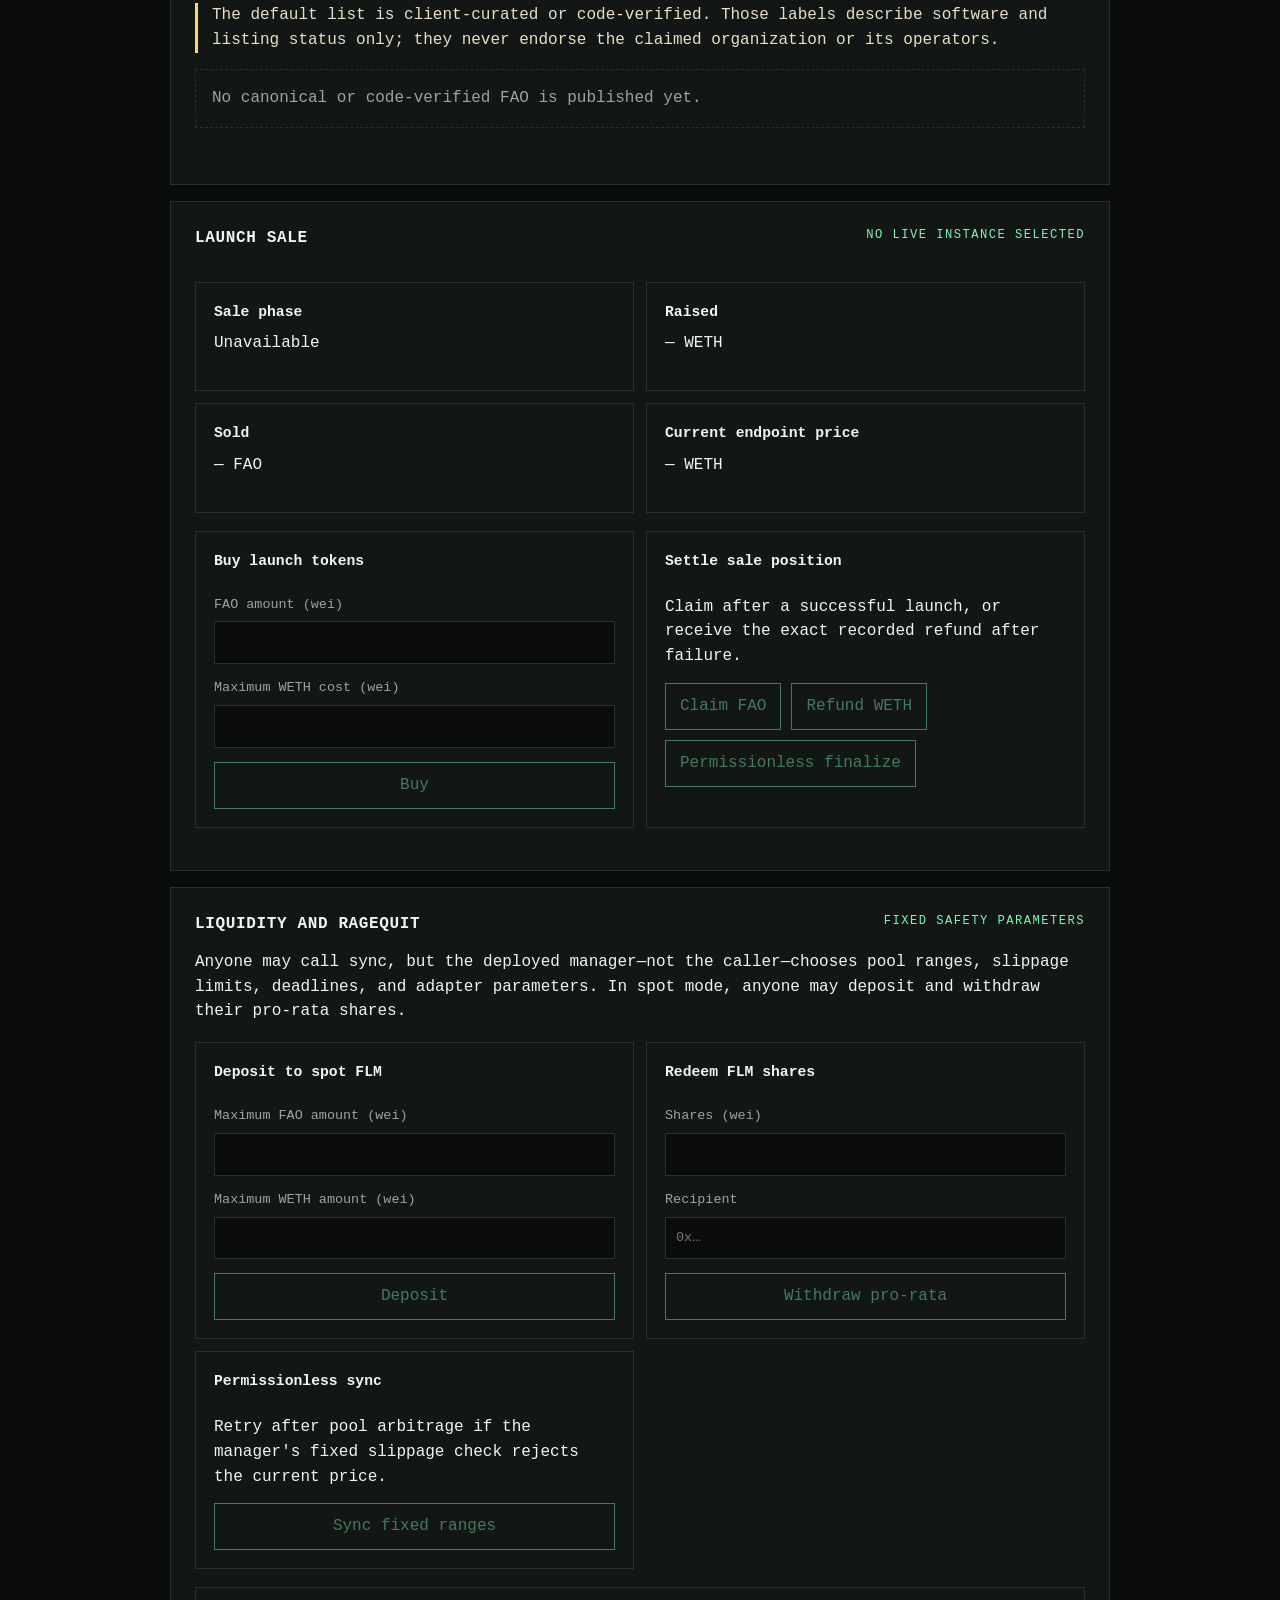
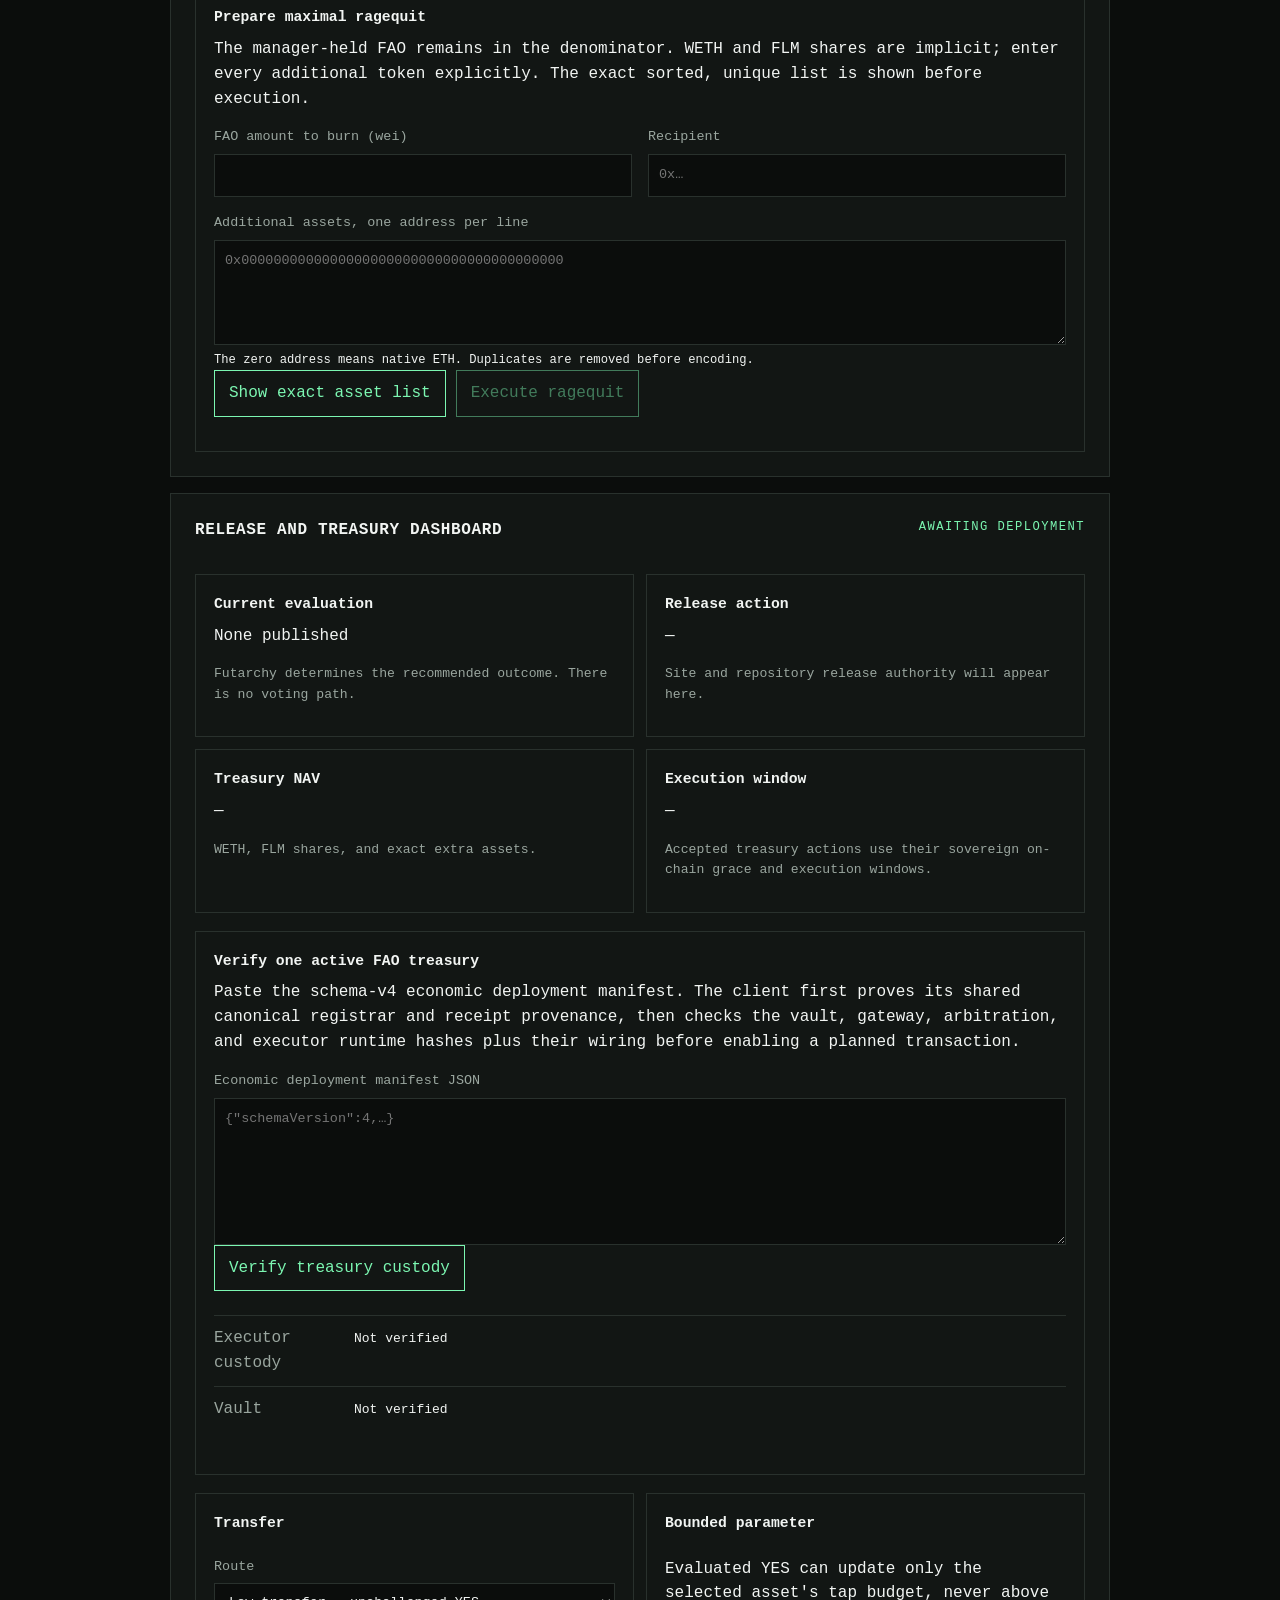
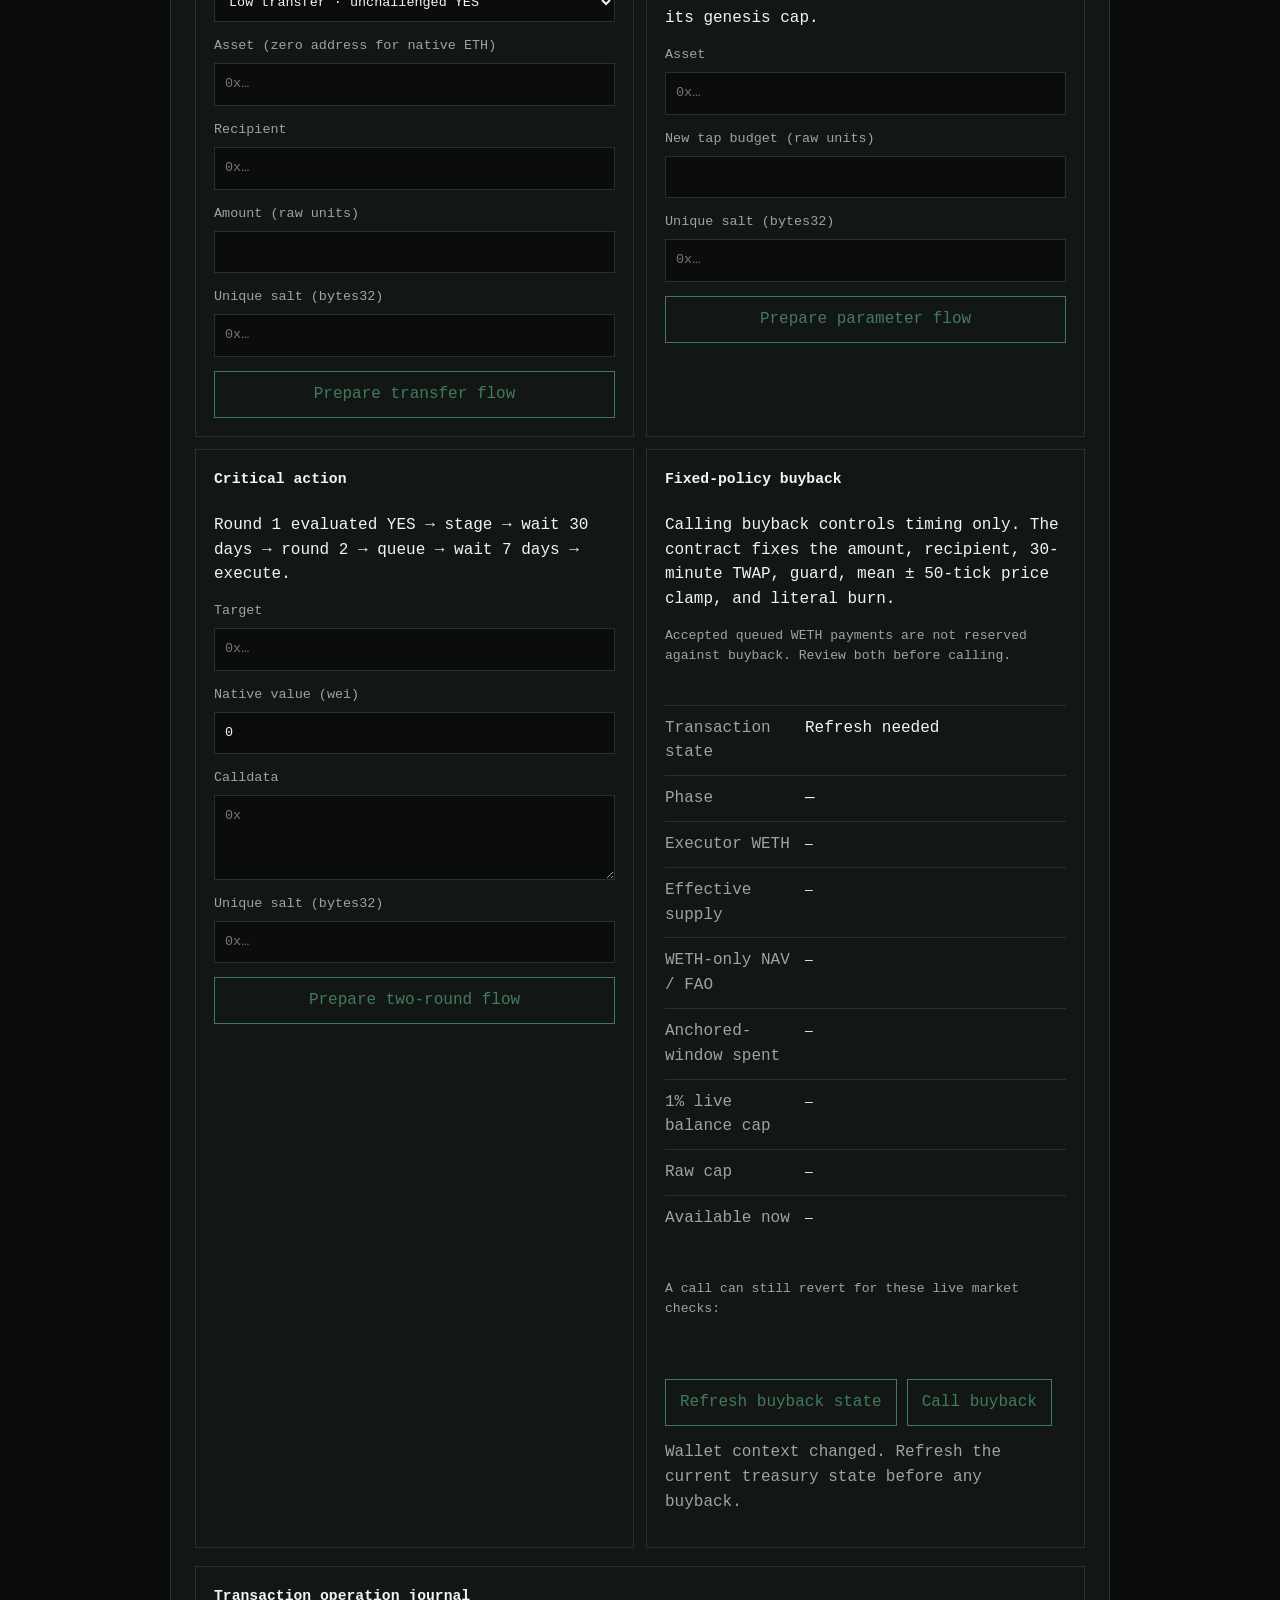
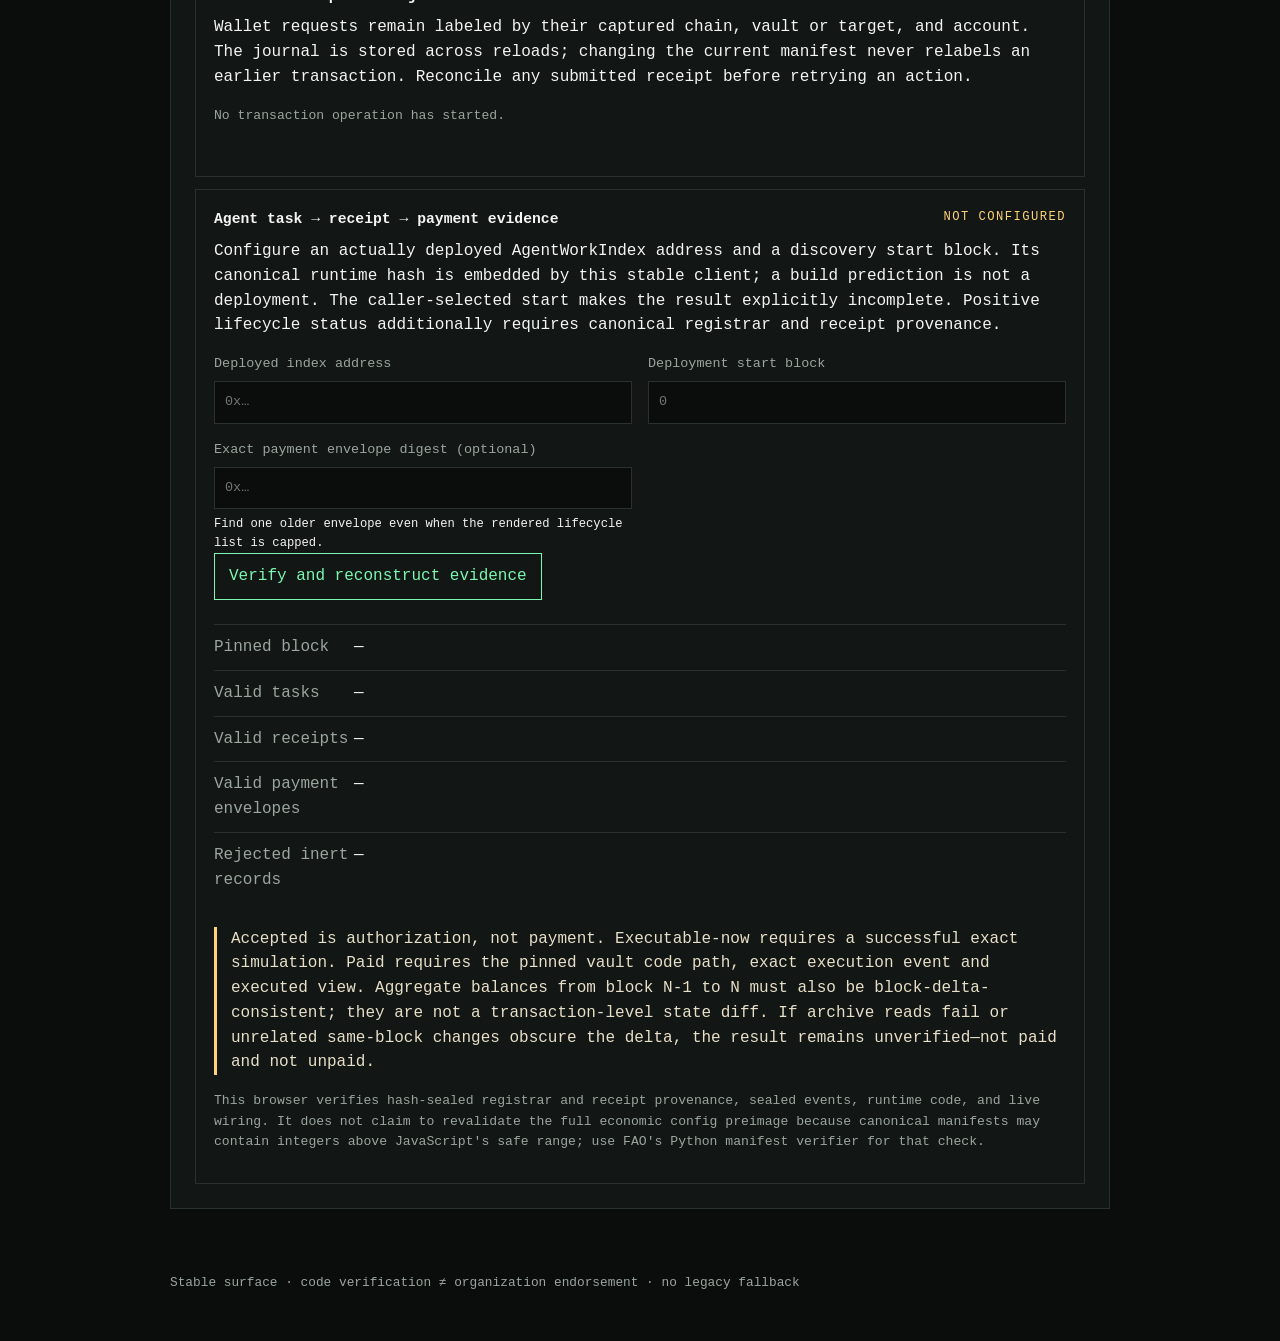
==== commit f26bd3d1: "Harden stable client trust and recovery" ====
--- a/fao.html
+++ b/fao.html
@@ -66,7 +66,7 @@
         </p>
         <form id="create-form">
           <fieldset>
-            <legend>Identity and governed surface</legend>
+            <legend>On-chain identity</legend>
             <div class="form-grid">
               <label>FAO name
                 <input name="tokenName" autocomplete="organization" required maxlength="80" placeholder="Example FAO">
@@ -74,14 +74,11 @@
               <label>Token symbol
                 <input name="tokenSymbol" autocomplete="off" required maxlength="16" placeholder="EXFAO">
               </label>
-              <label class="full">Governed repository
-                <input name="governedRepository" type="url" inputmode="url" required placeholder="https://github.com/owner/repository">
-                <span>An accepted proposal may replace everything in this repository and its governed site.</span>
-              </label>
-              <label class="full">Governed site
-                <input name="governedSite" type="url" inputmode="url" required placeholder="https://example.pages.dev">
-              </label>
-            </div>
+            </div>
+            <p class="details">
+              A repository, domain, and release publisher are external resources. The registrar
+              does not provision or commit them; configure those resources explicitly after creation.
+            </p>
           </fieldset>
 
           <fieldset>
@@ -345,10 +342,9 @@
         <form id="treasury-manifest-form" class="ragequit-card">
           <h3>Verify one active FAO treasury</h3>
           <p>
-            Paste the schema-v4 economic deployment manifest. The client checks the vault, gateway,
-            arbitration, and executor runtime hashes plus their wiring before enabling a planned
-            transaction. Positive agent-work lifecycle status additionally requires the shared
-            canonical registrar and receipt provenance below.
+            Paste the schema-v4 economic deployment manifest. The client first proves its shared
+            canonical registrar and receipt provenance, then checks the vault, gateway, arbitration,
+            and executor runtime hashes plus their wiring before enabling a planned transaction.
           </p>
           <label class="full">Economic deployment manifest JSON
             <textarea name="manifest" rows="6" spellcheck="false" required placeholder="{&quot;schemaVersion&quot;:4,…}"></textarea>
@@ -461,8 +457,8 @@
           <h3 id="operation-journal-heading">Transaction operation journal</h3>
           <p>
             Wallet requests remain labeled by their captured chain, vault or target, and account.
-            Changing the current manifest never relabels an earlier transaction. Refresh buyback
-            state reconciles a submitted buyback receipt before any retry can be enabled.
+            The journal is stored across reloads; changing the current manifest never relabels an
+            earlier transaction. Reconcile any submitted receipt before retrying an action.
           </p>
           <p id="operation-journal-empty" class="details">No transaction operation has started.</p>
           <ol id="operation-journal" class="stage-list" aria-live="polite"></ol>
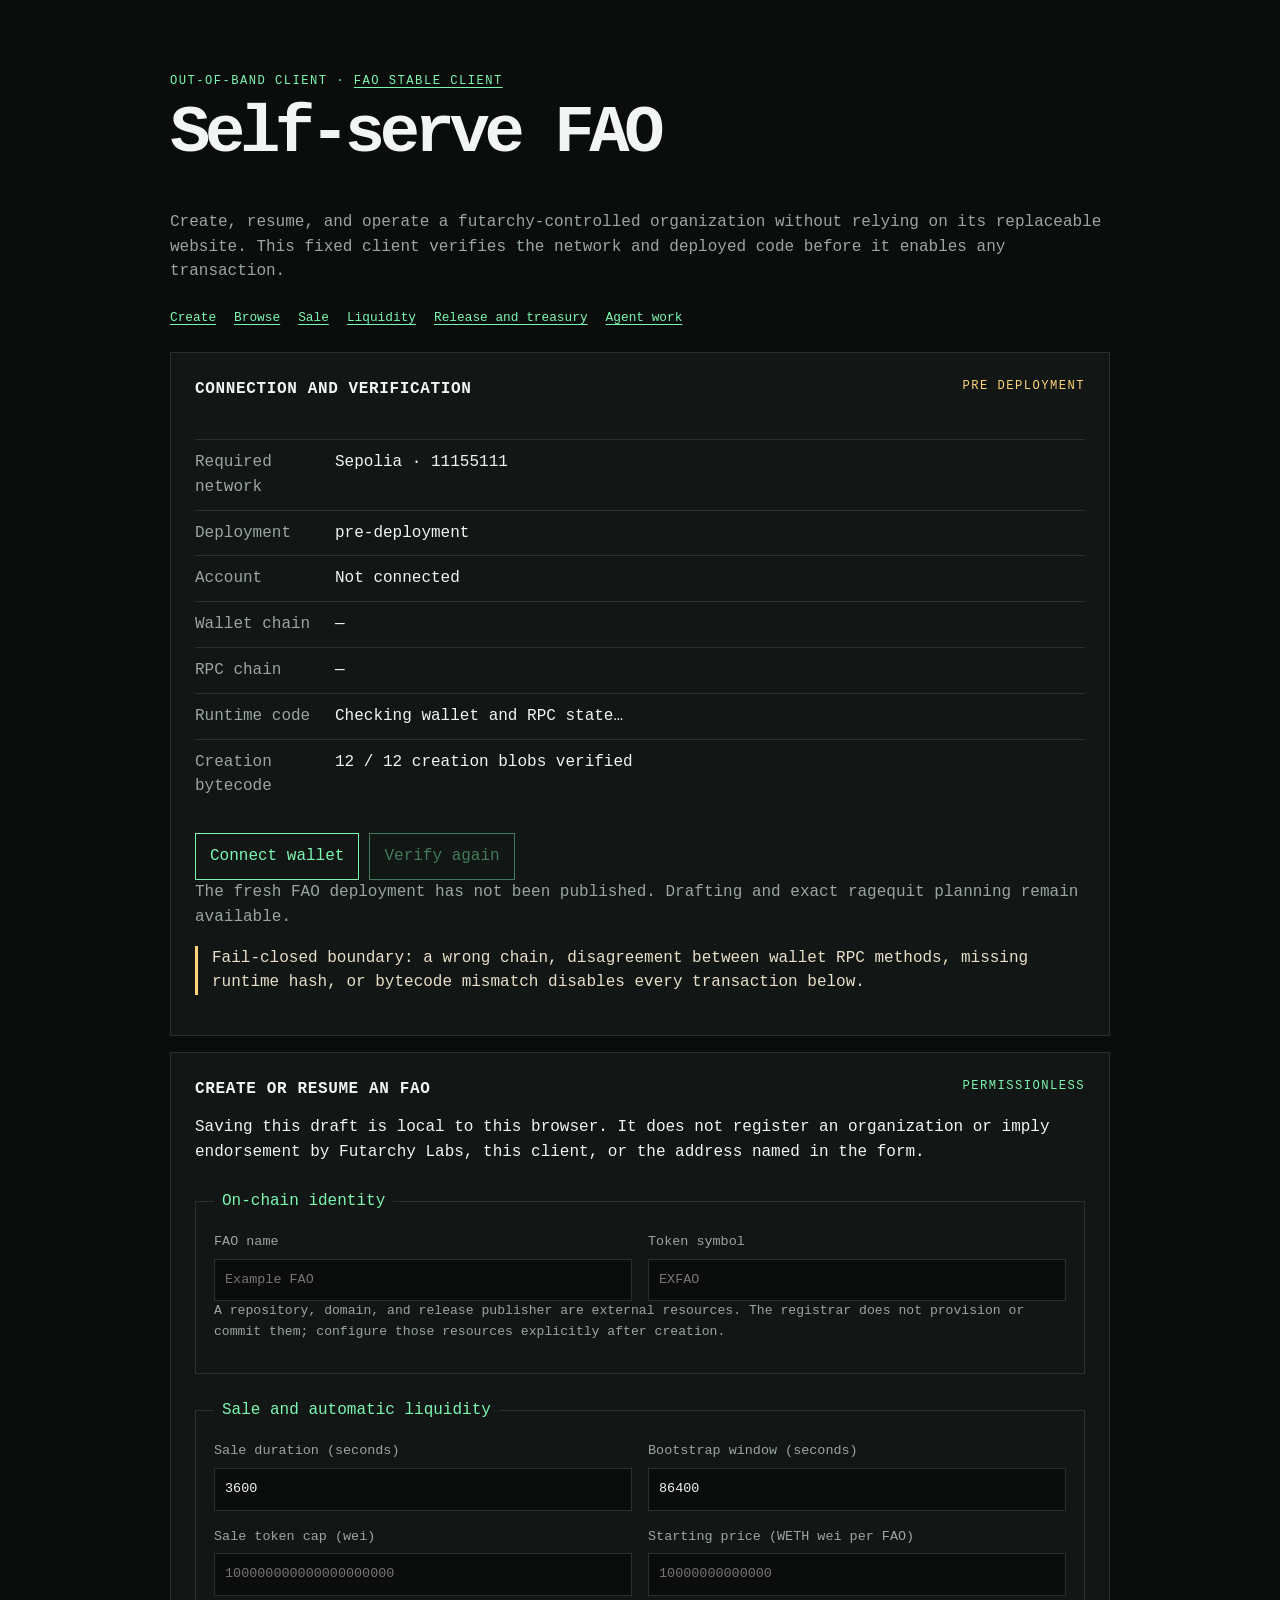
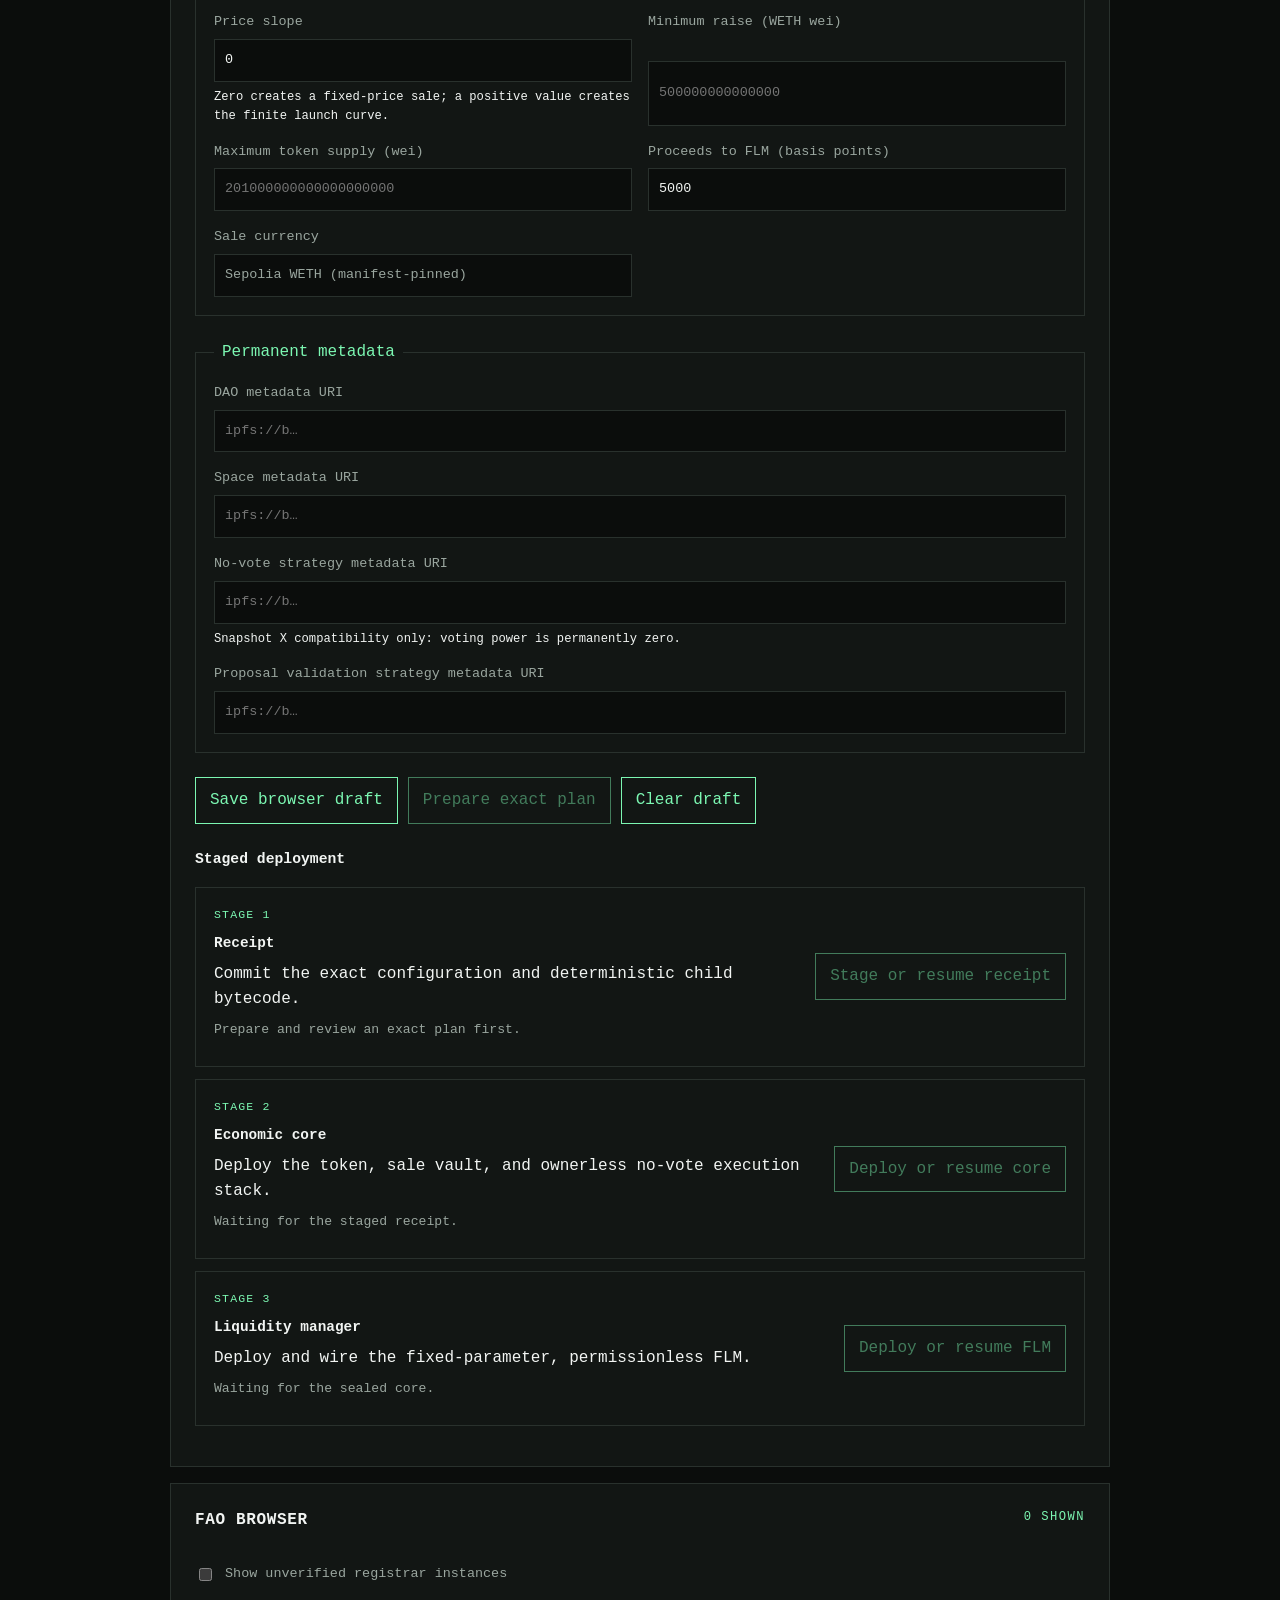
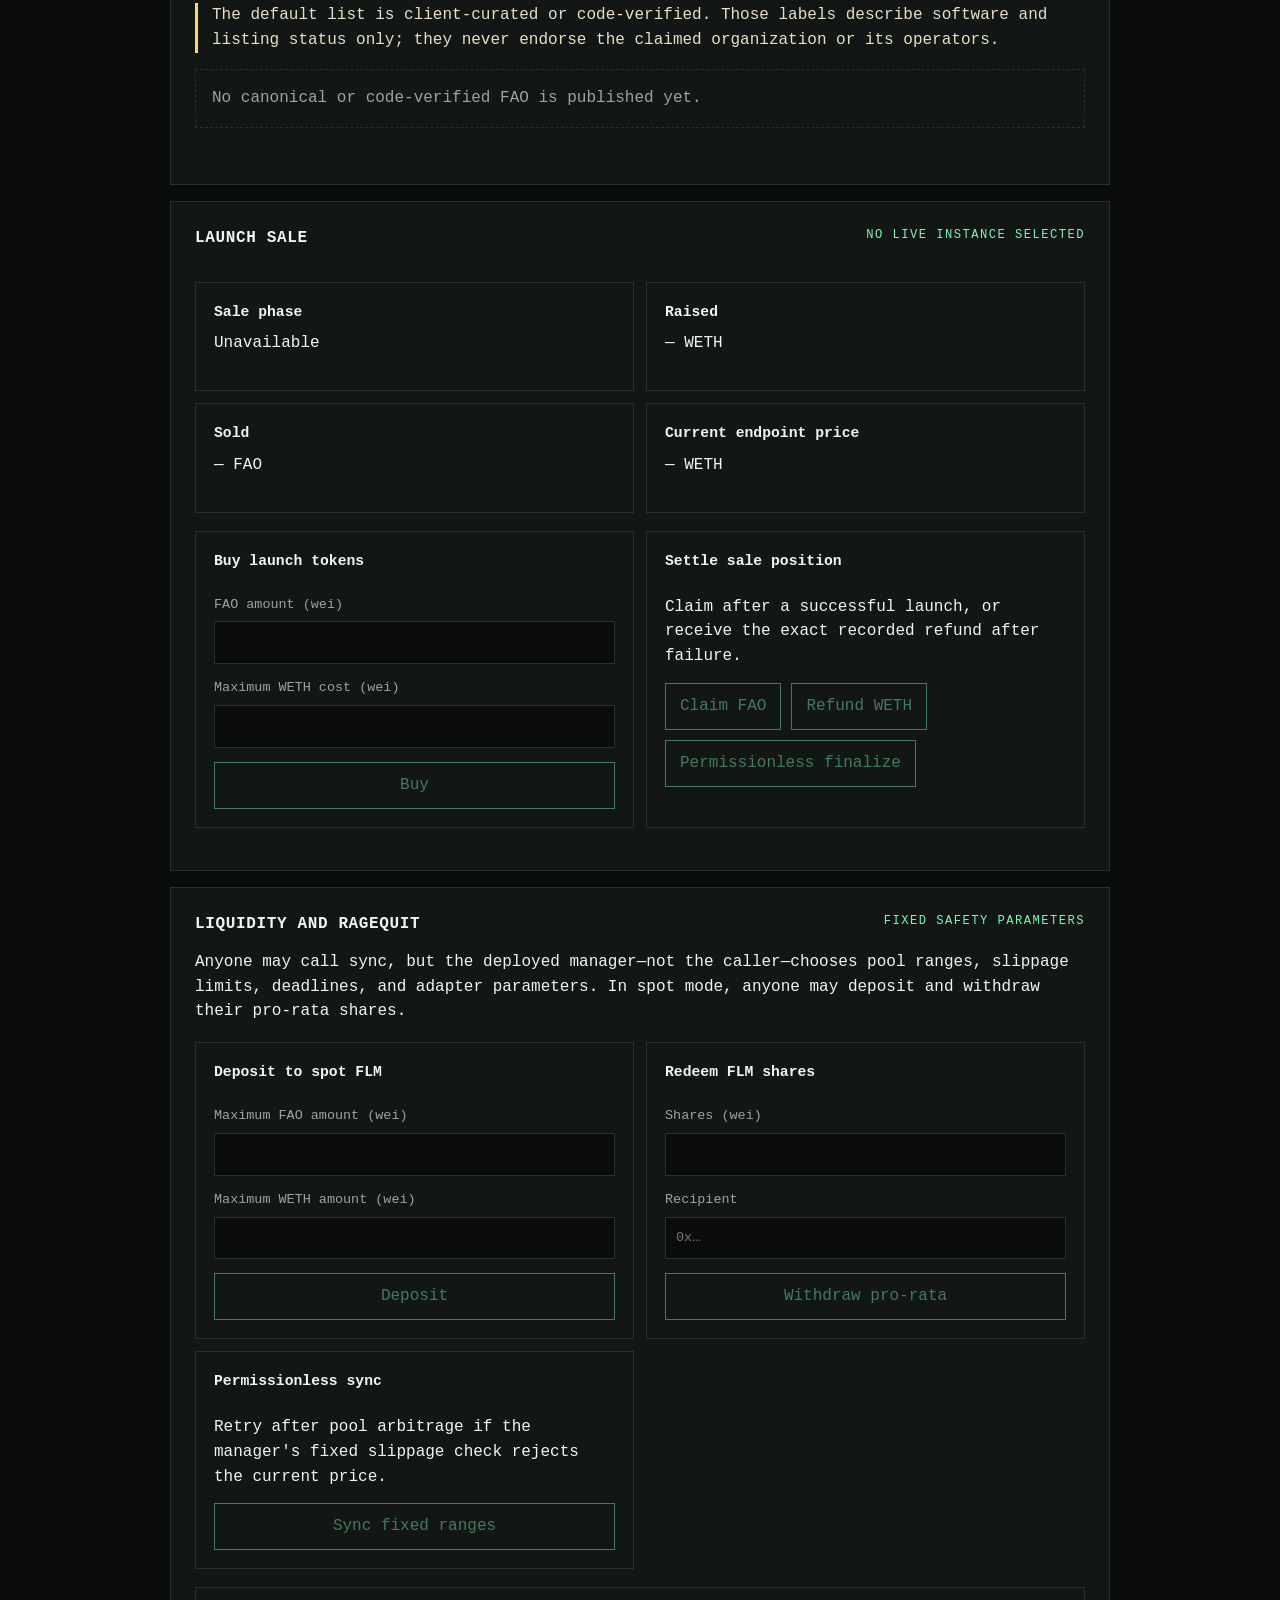
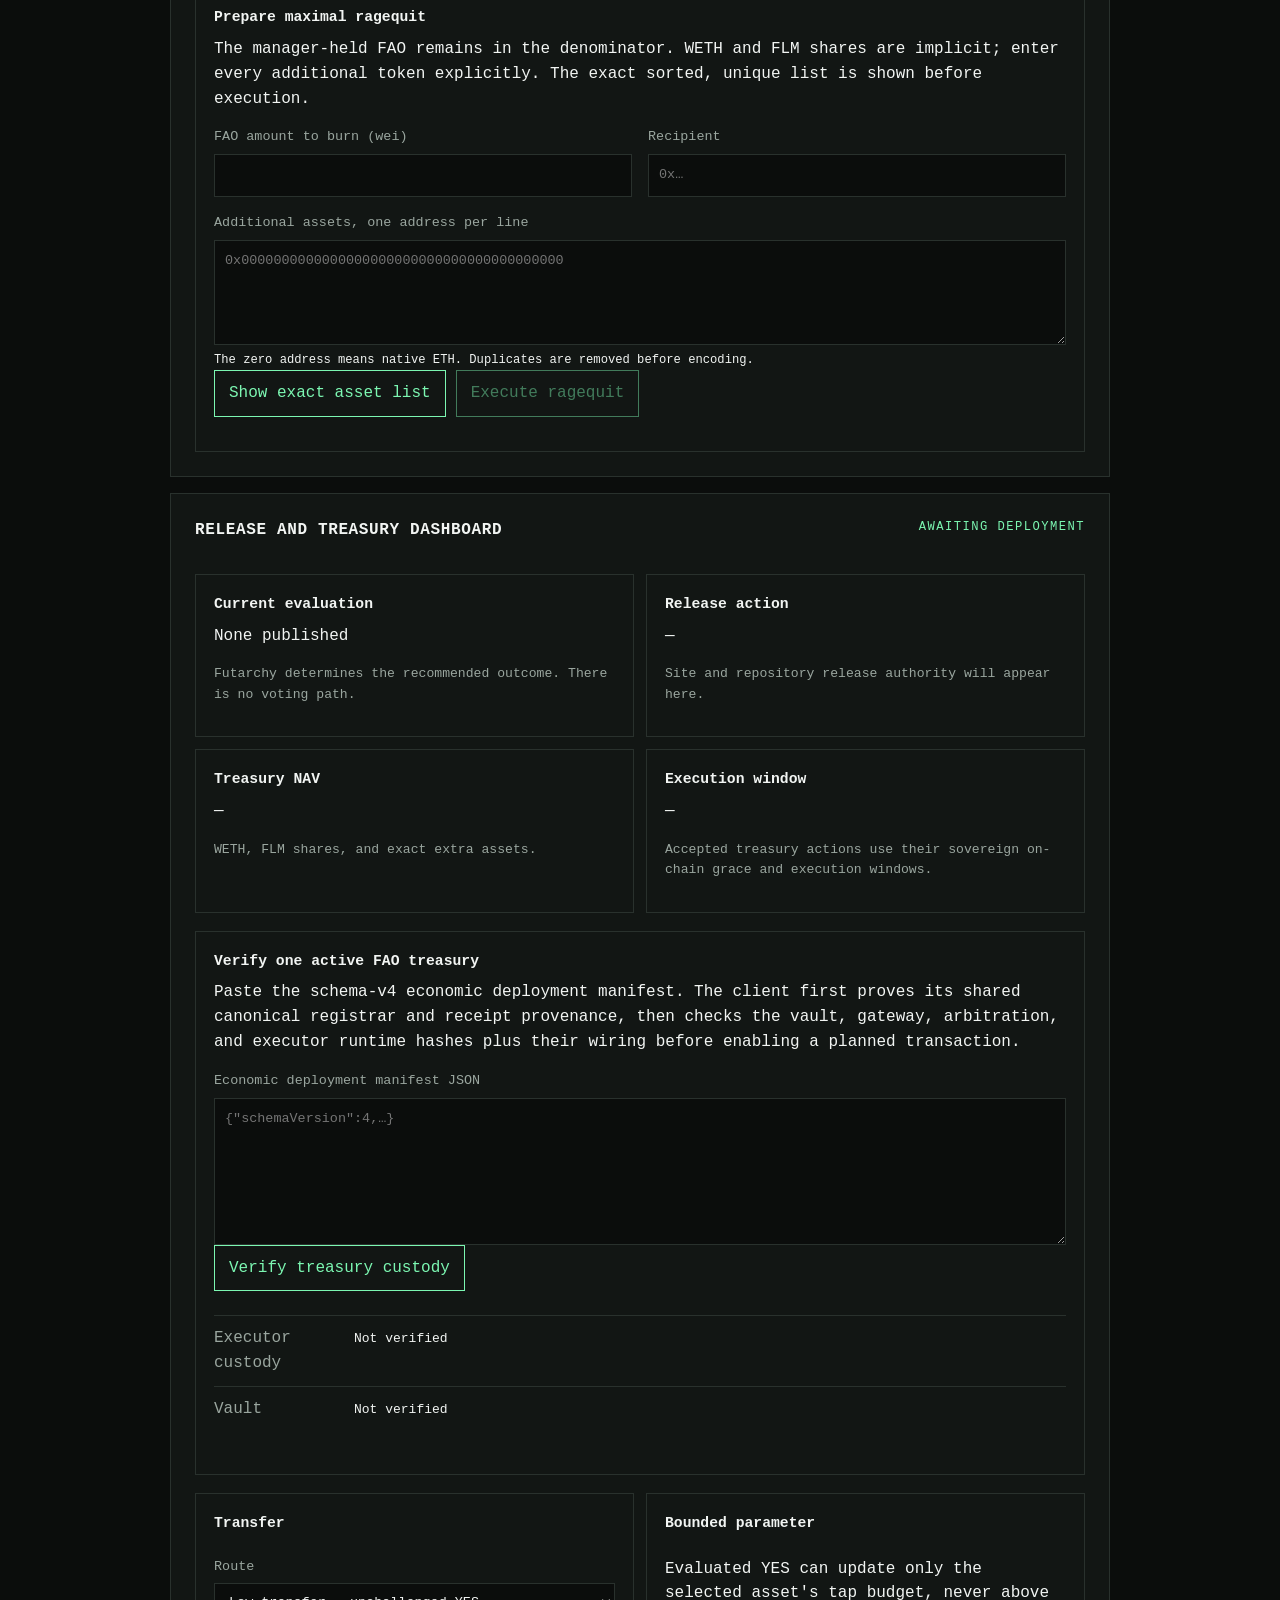
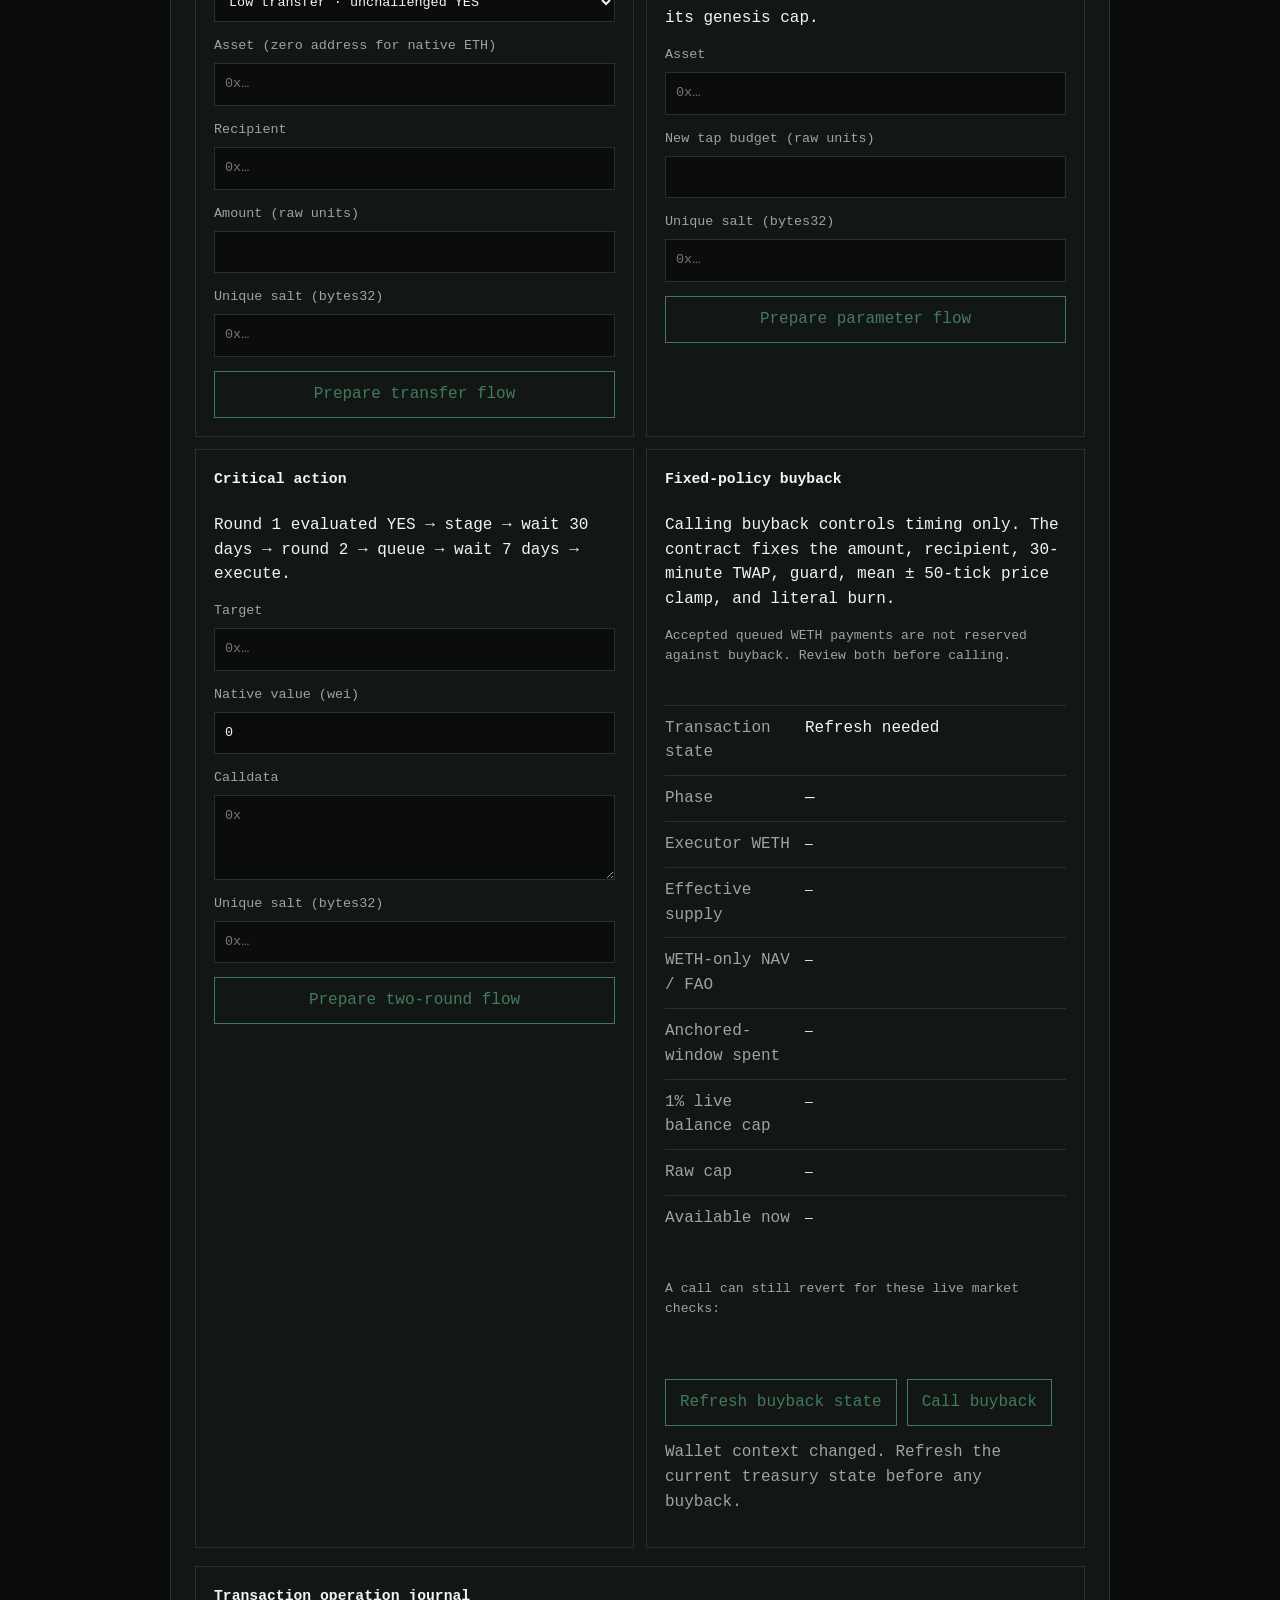
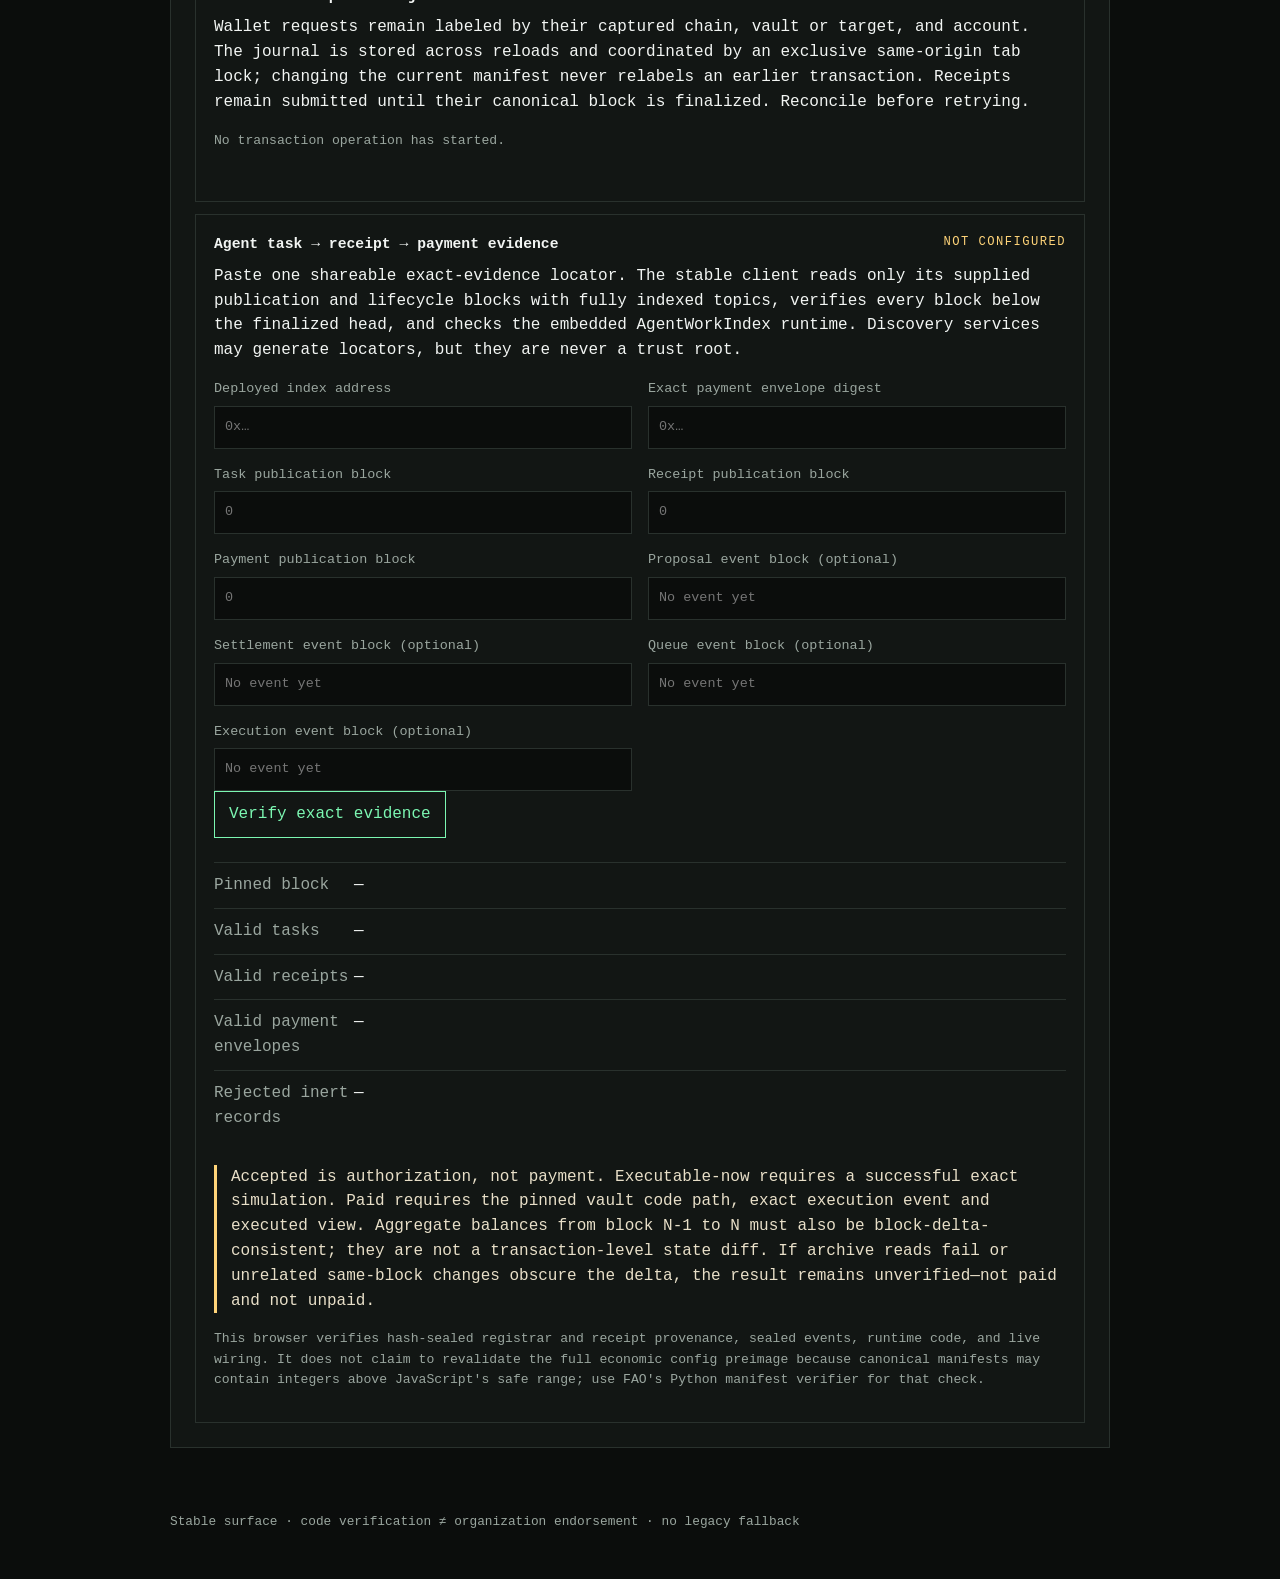
==== commit eab7b33c: "Close stable client audit findings" ====
--- a/fao.html
+++ b/fao.html
@@ -457,8 +457,9 @@
           <h3 id="operation-journal-heading">Transaction operation journal</h3>
           <p>
             Wallet requests remain labeled by their captured chain, vault or target, and account.
-            The journal is stored across reloads; changing the current manifest never relabels an
-            earlier transaction. Reconcile any submitted receipt before retrying an action.
+            The journal is stored across reloads and coordinated by an exclusive same-origin tab
+            lock; changing the current manifest never relabels an earlier transaction. Receipts
+            remain submitted until their canonical block is finalized. Reconcile before retrying.
           </p>
           <p id="operation-journal-empty" class="details">No transaction operation has started.</p>
           <ol id="operation-journal" class="stage-list" aria-live="polite"></ol>
@@ -470,25 +471,42 @@
             <span id="agent-work-verification" class="status unverified">Not configured</span>
           </div>
           <p>
-            Configure an actually deployed AgentWorkIndex address and a discovery start block. Its
-            canonical runtime hash is embedded by this stable client; a build prediction is not a
-            deployment. The caller-selected start makes the result explicitly incomplete. Positive
-            lifecycle status additionally requires canonical registrar and receipt provenance.
+            Paste one shareable exact-evidence locator. The stable client reads only its supplied
+            publication and lifecycle blocks with fully indexed topics, verifies every block below
+            the finalized head, and checks the embedded AgentWorkIndex runtime. Discovery services
+            may generate locators, but they are never a trust root.
           </p>
           <form id="agent-work-form">
             <div class="form-grid">
               <label>Deployed index address
                 <input name="address" autocomplete="off" required placeholder="0x…">
               </label>
-              <label>Deployment start block
-                <input name="startBlock" inputmode="numeric" pattern="[0-9]+" required placeholder="0">
-              </label>
-              <label>Exact payment envelope digest (optional)
-                <input name="lookupDigest" autocomplete="off" placeholder="0x…">
-                <span>Find one older envelope even when the rendered lifecycle list is capped.</span>
-              </label>
-            </div>
-            <button type="submit">Verify and reconstruct evidence</button>
+              <label>Exact payment envelope digest
+                <input name="paymentDigest" autocomplete="off" required placeholder="0x…">
+              </label>
+              <label>Task publication block
+                <input name="taskBlock" inputmode="numeric" pattern="[0-9]+" required placeholder="0">
+              </label>
+              <label>Receipt publication block
+                <input name="receiptBlock" inputmode="numeric" pattern="[0-9]+" required placeholder="0">
+              </label>
+              <label>Payment publication block
+                <input name="paymentBlock" inputmode="numeric" pattern="[0-9]+" required placeholder="0">
+              </label>
+              <label>Proposal event block (optional)
+                <input name="proposalBlock" inputmode="numeric" pattern="[0-9]+" placeholder="No event yet">
+              </label>
+              <label>Settlement event block (optional)
+                <input name="settlementBlock" inputmode="numeric" pattern="[0-9]+" placeholder="No event yet">
+              </label>
+              <label>Queue event block (optional)
+                <input name="queueBlock" inputmode="numeric" pattern="[0-9]+" placeholder="No event yet">
+              </label>
+              <label>Execution event block (optional)
+                <input name="executionBlock" inputmode="numeric" pattern="[0-9]+" placeholder="No event yet">
+              </label>
+            </div>
+            <button type="submit">Verify exact evidence</button>
           </form>
           <dl>
             <div><dt>Pinned block</dt><dd id="agent-work-block">—</dd></div>
